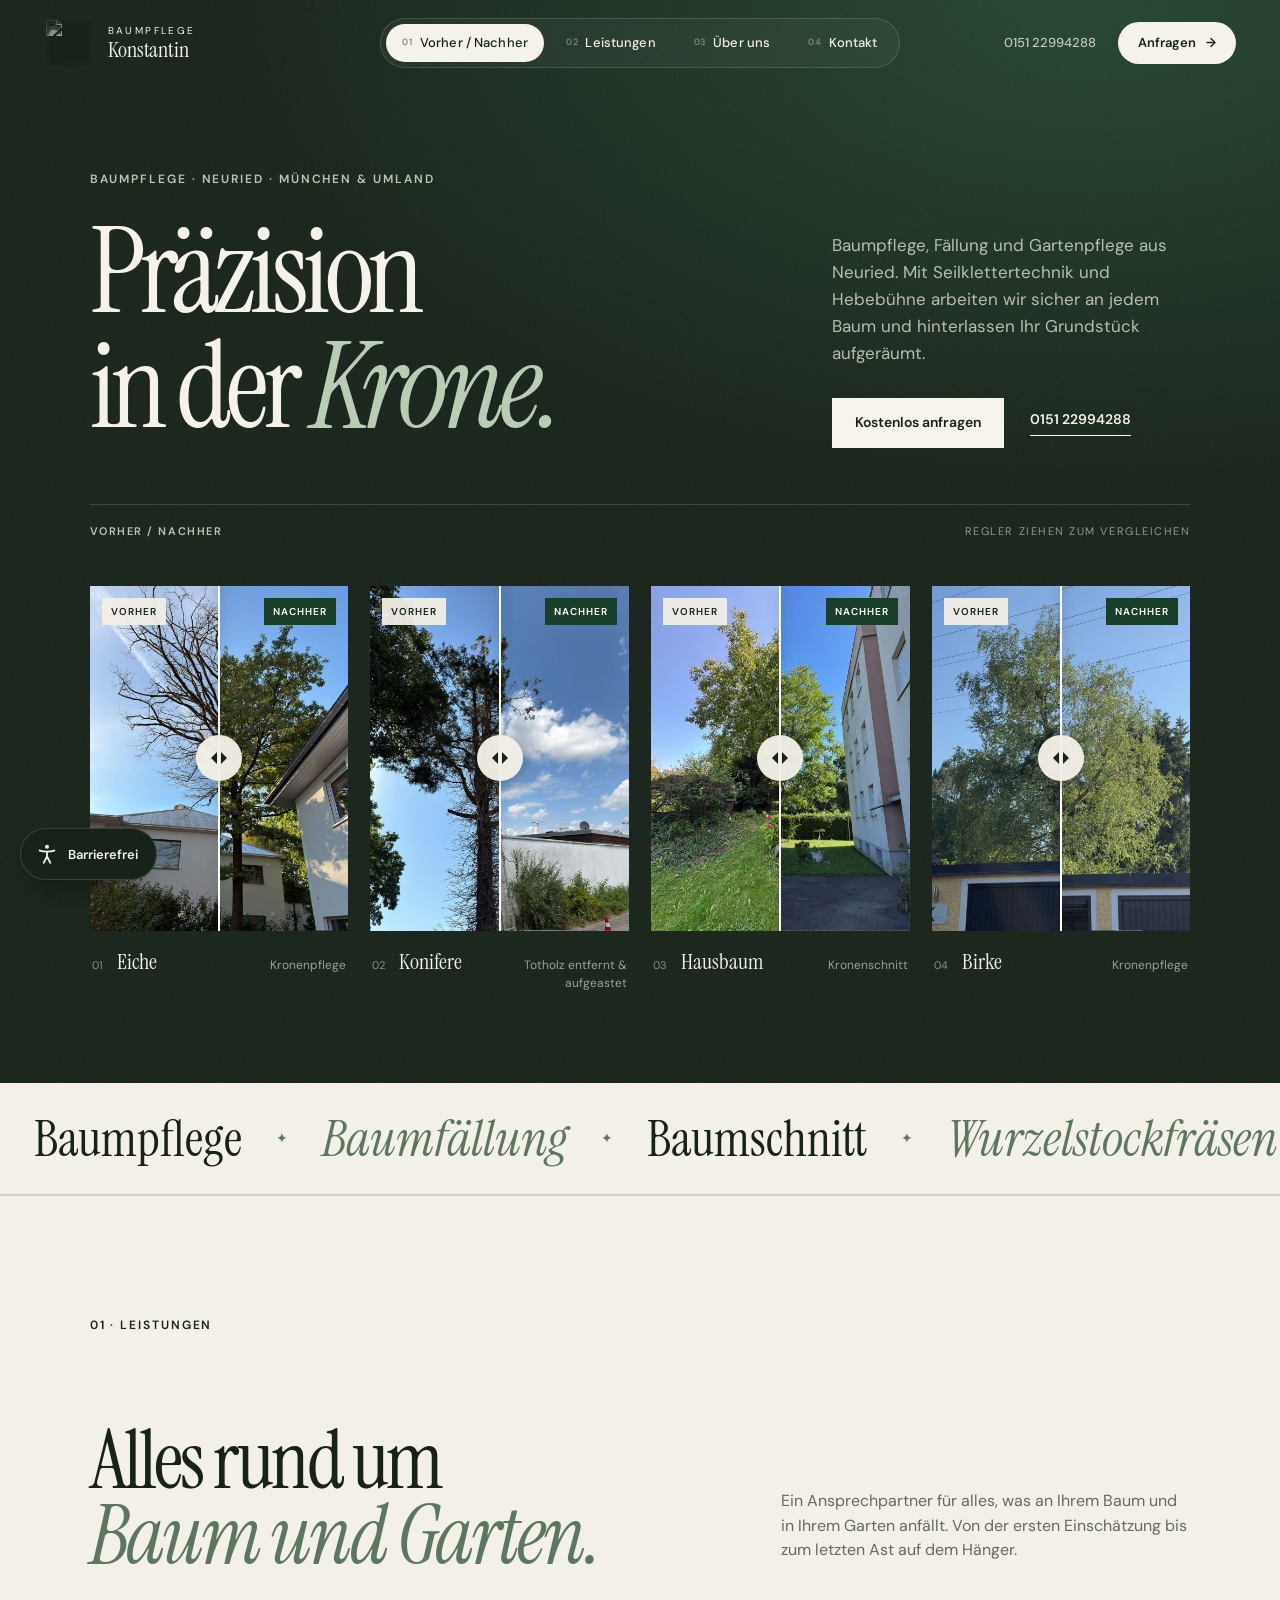
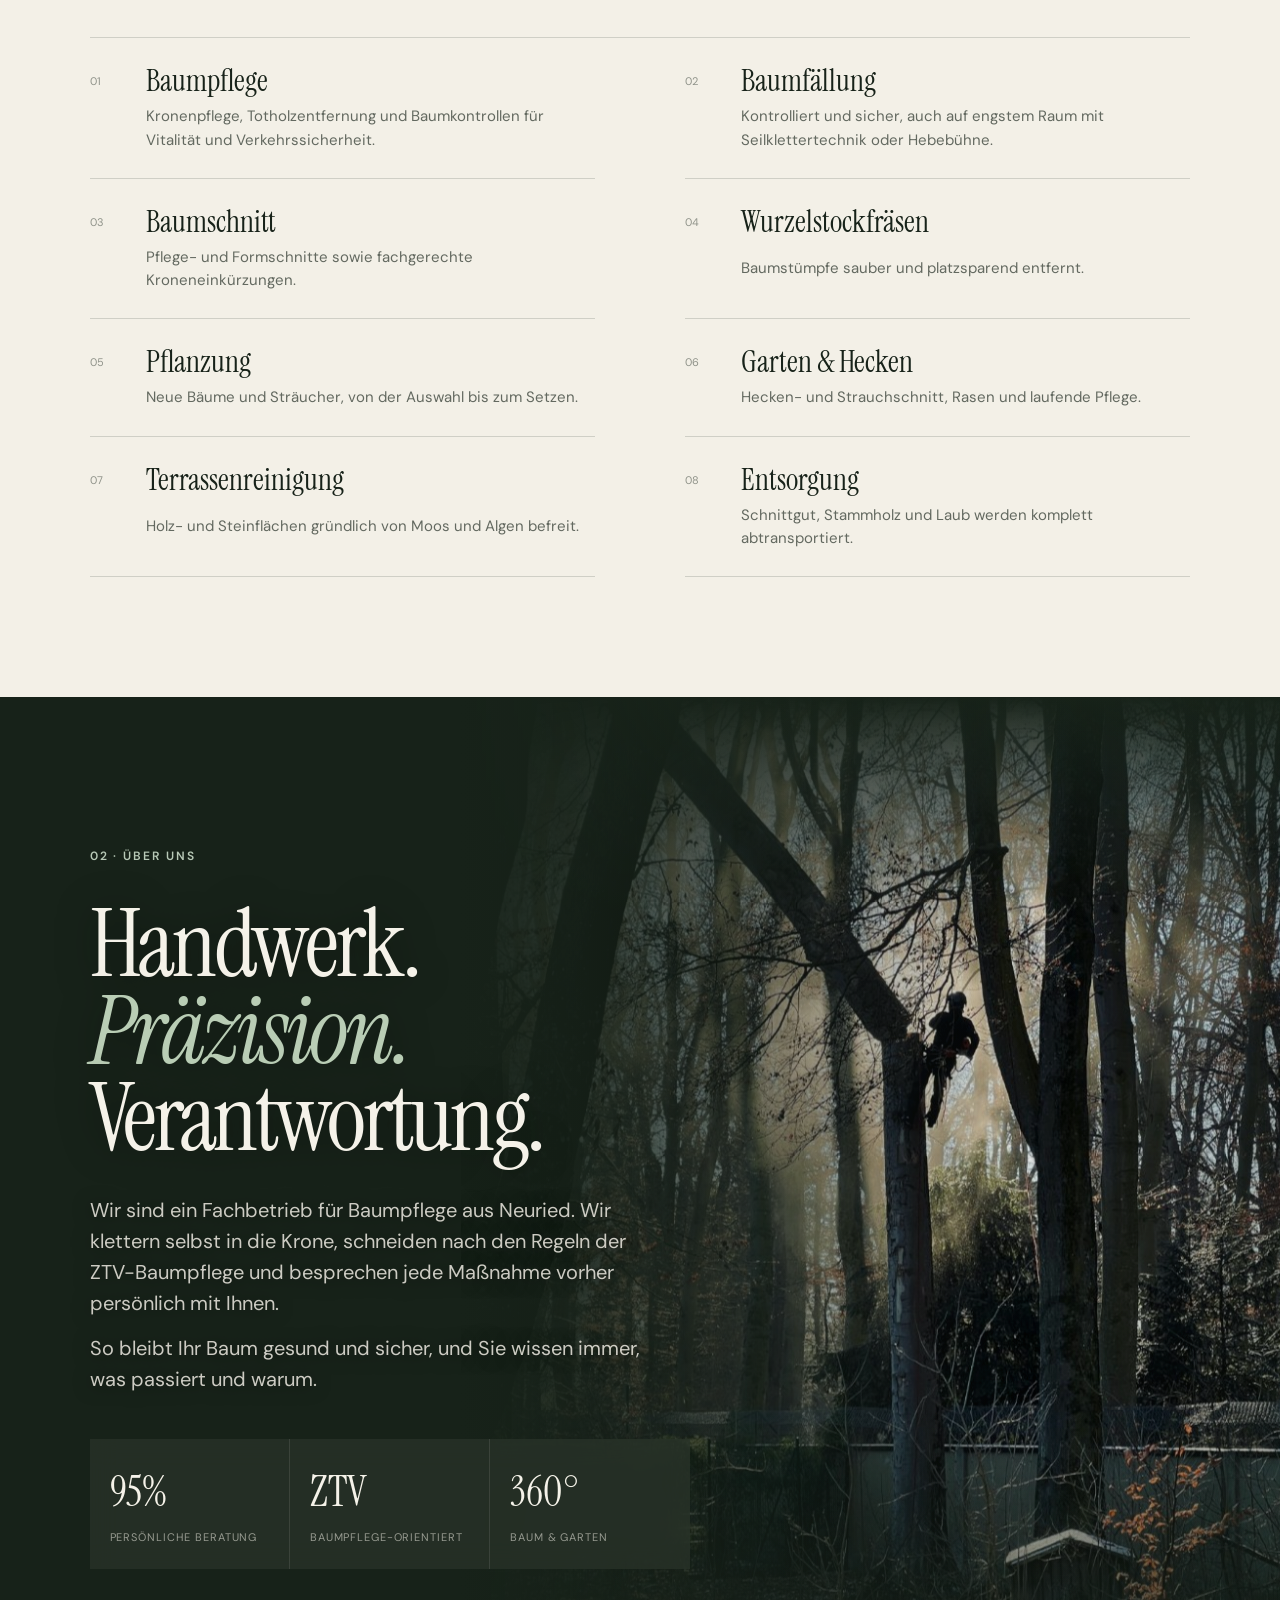
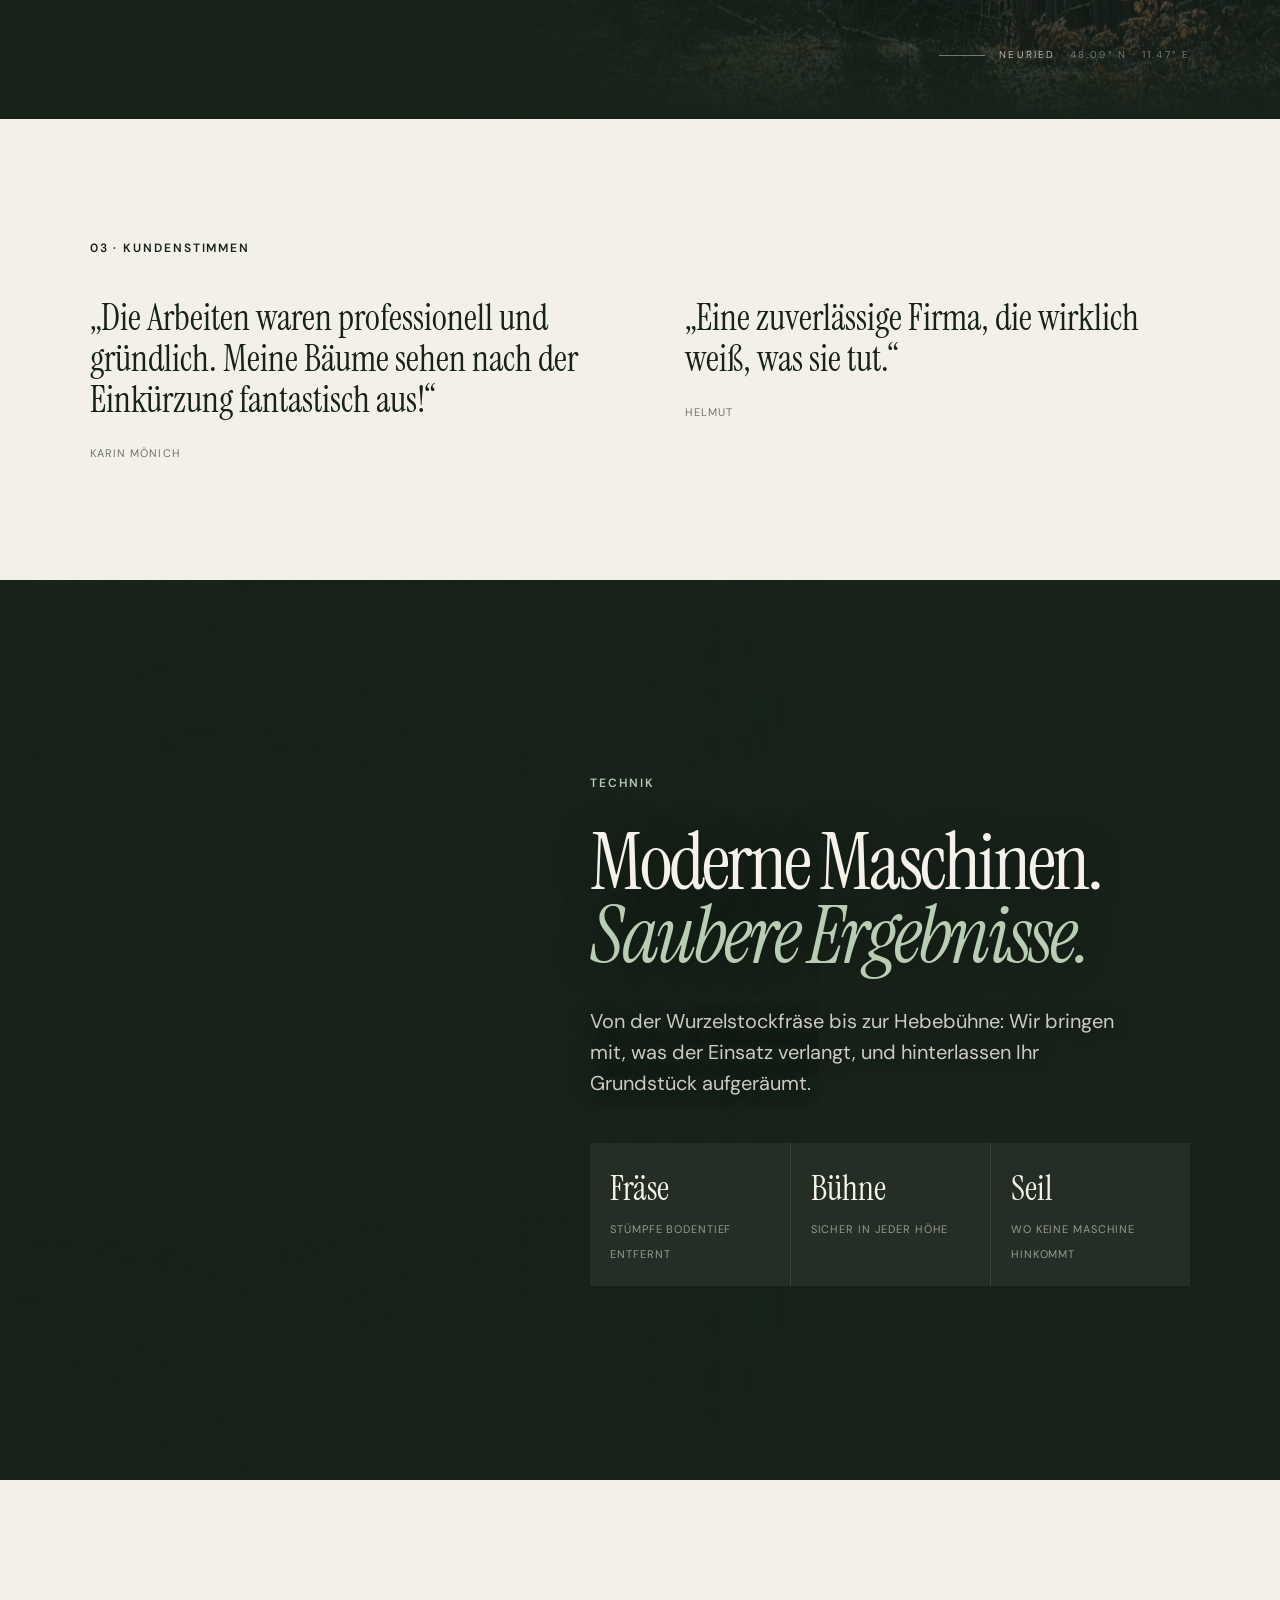
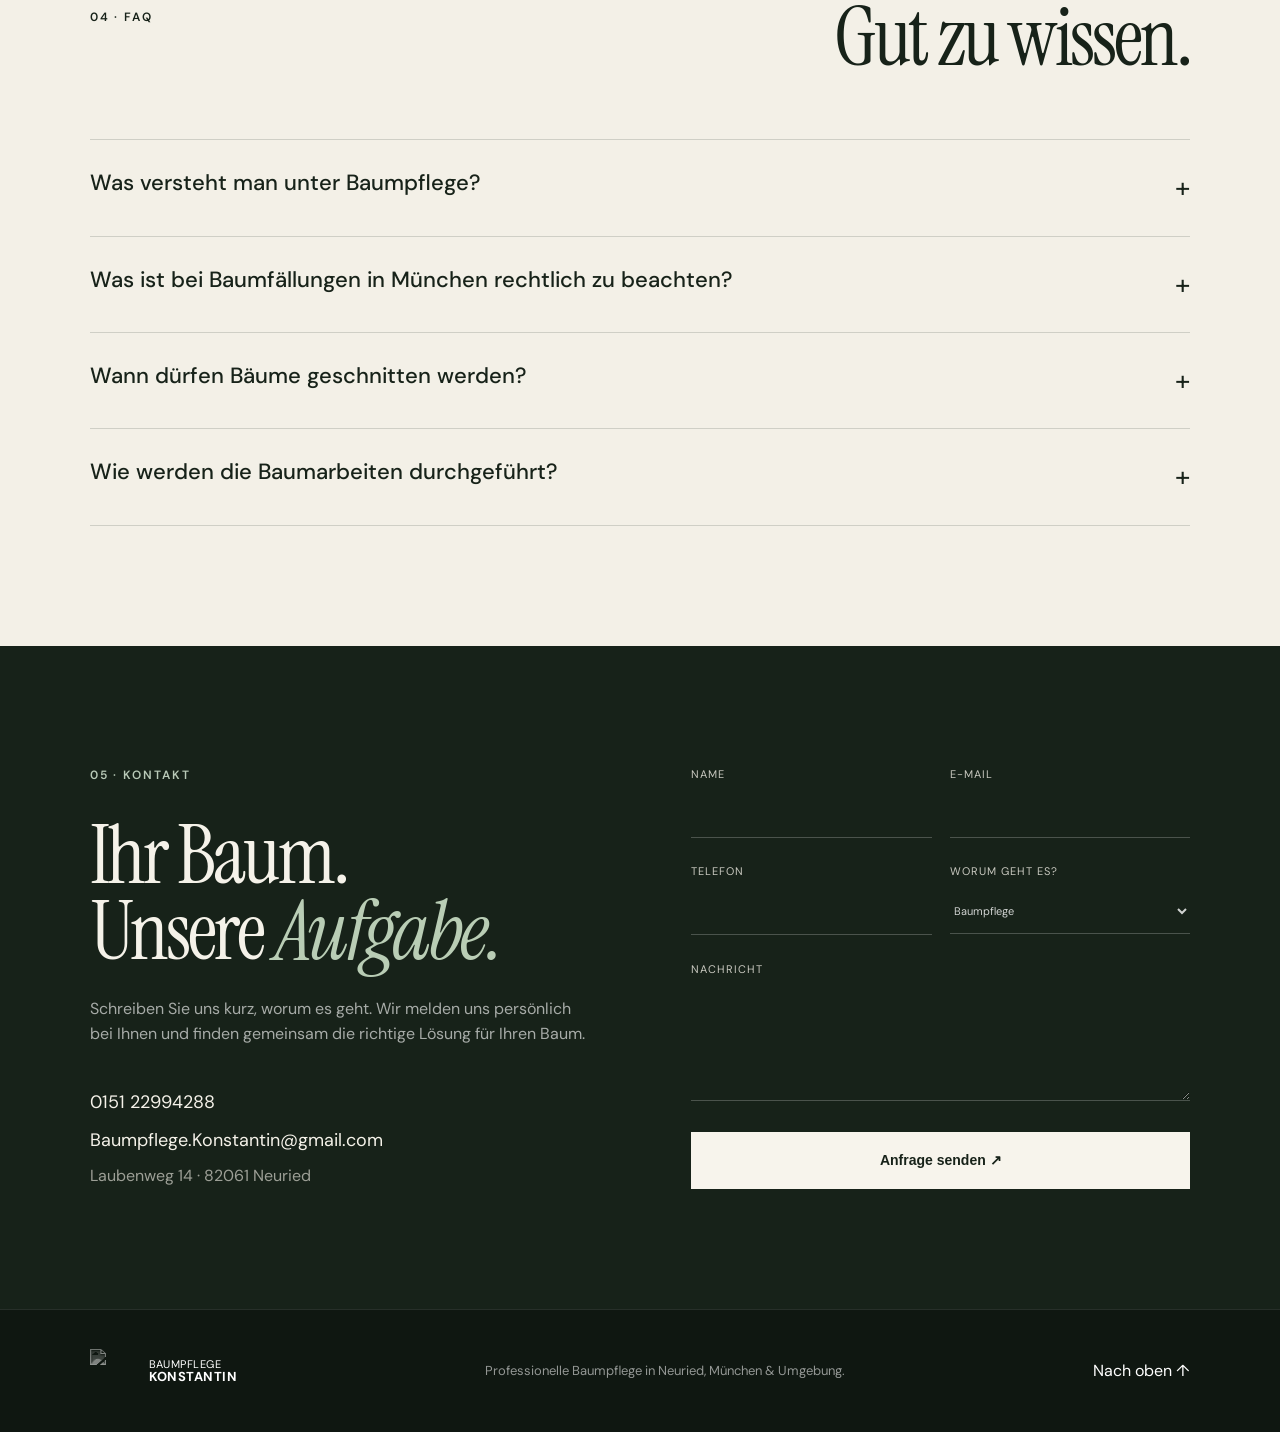
==== index.html @ c3c3f048 "Vorher/Nachher: alle vier Vergleiche nebeneinander statt Karussell Co-Authored-By: Claude Opus 5.5 (" ====
<!doctype html>
<html lang="de">
<head>
  <meta charset="utf-8" />
  <meta name="viewport" content="width=device-width, initial-scale=1" />
  <meta name="description" content="Baumpflege Konstantin – professionelle Baumpflege, Baumfällung, Baumschnitt, Wurzelstockfräsen und Gartenpflege in Neuried, München und Umgebung." />
  <title>Baumpflege Konstantin | München & Umgebung</title>
  <link rel="preconnect" href="https://fonts.googleapis.com">
  <link rel="preconnect" href="https://fonts.gstatic.com" crossorigin>
  <link href="https://fonts.googleapis.com/css2?family=DM+Sans:wght@400;500;600;700&family=Instrument+Serif:ital@0;1&display=swap" rel="stylesheet">
  <link rel="stylesheet" href="styles.css?v=20261007d" />
</head>
<body class="is-loading">
  <a class="skip-link" href="#vorher-nachher">Zum Inhalt springen</a>
  <script>try{var a=JSON.parse(localStorage.getItem('bk-a11y')||'{}');for(var k in a)if(a[k])document.documentElement.classList.add('a11y-'+k)}catch(e){}</script>
  <div class="preloader" aria-hidden="true">
    <div class="pl-inner">
      <span class="pl-mark"><img src="https://primary.jwwb.nl/public/u/a/l/temp-heqrodicphztsxyxnoli/logo-high.jpg?enable=upscale&enable-io=true&height=140" alt=""></span>
      <span class="pl-word"><span class="pl-line"><span>Baumpflege</span></span><span class="pl-line"><span><em>Konstantin</em></span></span></span>
    </div>
    <span class="pl-bar"></span>
  </div>

  <header class="nav-wrap">
    <a class="brand" href="#top" aria-label="Baumpflege Konstantin, zum Seitenanfang">
      <span class="brand-mark"><img data-noalt src="https://primary.jwwb.nl/public/u/a/l/temp-heqrodicphztsxyxnoli/logo-high.jpg?enable=upscale&enable-io=true&height=140" alt=""></span>
      <span class="brand-name">Baumpflege<strong>Konstantin</strong></span>
    </a>
    <nav class="main-nav" aria-label="Hauptmenü">
      <a href="#vorher-nachher"><i>01</i>Vorher / Nachher</a>
      <a href="#leistungen"><i>02</i>Leistungen</a>
      <a href="#ueber-uns"><i>03</i>Über uns</a>
      <a href="#kontakt"><i>04</i>Kontakt</a>
    </nav>
    <div class="nav-end">
      <a class="nav-call" href="tel:+4915122994288">0151 22994288</a>
      <a class="nav-cta" href="#kontakt">Anfragen<span aria-hidden="true">→</span></a>
    </div>
  </header>

  <main id="top" tabindex="-1">
    <section id="vorher-nachher" class="opening before-after section">
      <div class="opening-head">
        <div class="kicker light intro-fade">Baumpflege · Neuried · München &amp; Umland</div>
        <h1 class="split"><span class="line"><span>Präzision</span></span><span class="line"><span>in der <em>Krone.</em></span></span></h1>
        <div class="opening-side intro-fade">
          <p>Baumpflege, Fällung und Gartenpflege aus Neuried. Mit Seilklettertechnik und Hebebühne arbeiten wir sicher an jedem Baum und hinterlassen Ihr Grundstück aufgeräumt.</p>
          <div class="opening-actions"><a class="btn btn-light" href="#kontakt">Kostenlos anfragen</a><a class="text-link" href="tel:+4915122994288">0151 22994288</a></div>
        </div>
      </div>
      <div class="ba-label intro-fade"><span>Vorher / Nachher</span><span class="ba-hint">Regler ziehen zum Vergleichen</span></div>
      <div class="ba-carousel">
        <div class="ba-track">
        <article class="ba-slide">
          <div class="ba" style="--pos:50%">
            <img src="images/vn-eiche-vorher.jpg" alt="Vorher: kahle Eiche im Winter vor einem hellen Wohnhaus, die Krone dicht und ungeordnet verzweigt" draggable="false">
            <img class="ba-after" src="images/vn-eiche-nachher.jpg" alt="Nachher: dieselbe Eiche voll belaubt, mit gleichmäßiger und gesunder Krone im Abendlicht" draggable="false">
            <span class="ba-tag ba-tag-before">Vorher</span><span class="ba-tag ba-tag-after">Nachher</span>
            <div class="ba-handle" role="slider" tabindex="0" aria-label="Vorher/Nachher vergleichen" aria-valuemin="0" aria-valuemax="100" aria-valuenow="50"><span></span></div>
          </div>
          <div class="ba-caption"><span>01</span><h3>Eiche</h3><p>Kronenpflege</p></div>
        </article>
        <article class="ba-slide">
          <div class="ba" style="--pos:50%">
            <img src="images/vn-konifere-vorher.jpg" alt="Vorher: hohe Konifere, deren unterer Stamm von vielen abgestorbenen, kahlen Ästen umgeben ist" loading="lazy" draggable="false">
            <img class="ba-after" src="images/vn-konifere-nachher.jpg" alt="Nachher: dieselbe Konifere mit sauber freigelegtem Stamm, daneben Kletterseil und Leiter an der Gartenmauer" loading="lazy" draggable="false">
            <span class="ba-tag ba-tag-before">Vorher</span><span class="ba-tag ba-tag-after">Nachher</span>
            <div class="ba-handle" role="slider" tabindex="0" aria-label="Vorher/Nachher vergleichen" aria-valuemin="0" aria-valuemax="100" aria-valuenow="50"><span></span></div>
          </div>
          <div class="ba-caption"><span>02</span><h3>Konifere</h3><p>Totholz entfernt &amp; aufgeastet</p></div>
        </article>
        <article class="ba-slide">
          <div class="ba" style="--pos:50%">
            <img src="images/vn-hausbaum-vorher.jpg" alt="Vorher: großer Laubbaum im Garten eines Mehrfamilienhauses mit dichter, weit ausladender Krone" loading="lazy" draggable="false">
            <img class="ba-after" src="images/vn-hausbaum-nachher.jpg" alt="Nachher: derselbe Laubbaum mit kompakter, ausgelichteter Krone neben dem Haus" loading="lazy" draggable="false">
            <span class="ba-tag ba-tag-before">Vorher</span><span class="ba-tag ba-tag-after">Nachher</span>
            <div class="ba-handle" role="slider" tabindex="0" aria-label="Vorher/Nachher vergleichen" aria-valuemin="0" aria-valuemax="100" aria-valuenow="50"><span></span></div>
          </div>
          <div class="ba-caption"><span>03</span><h3>Hausbaum</h3><p>Kronenschnitt</p></div>
        </article>
        <article class="ba-slide">
          <div class="ba" style="--pos:50%">
            <img src="images/vn-birke-vorher.jpg" alt="Vorher: Birke hinter einer Doppelgarage, die Krone lückenhaft mit vielen sichtbaren Ästen" loading="lazy" draggable="false">
            <img class="ba-after" src="images/vn-birke-nachher.jpg" alt="Nachher: dieselbe Birke mit dichter, gleichmäßig grüner Krone hinter der Garage" loading="lazy" draggable="false">
            <span class="ba-tag ba-tag-before">Vorher</span><span class="ba-tag ba-tag-after">Nachher</span>
            <div class="ba-handle" role="slider" tabindex="0" aria-label="Vorher/Nachher vergleichen" aria-valuemin="0" aria-valuemax="100" aria-valuenow="50"><span></span></div>
          </div>
          <div class="ba-caption"><span>04</span><h3>Birke</h3><p>Kronenpflege</p></div>
        </article>
        </div>
      </div>
    </section>

    <div class="marquee" aria-hidden="true"><div class="marquee-track"><div><span>Baumpflege</span><i>✦</i><span>Baumfällung</span><i>✦</i><span>Baumschnitt</span><i>✦</i><span>Wurzelstockfräsen</span><i>✦</i><span>Pflanzung</span><i>✦</i><span>Gartenpflege</span><i>✦</i><span>Terrassenreinigung</span><i>✦</i><span>Entsorgung</span><i>✦</i></div><div><span>Baumpflege</span><i>✦</i><span>Baumfällung</span><i>✦</i><span>Baumschnitt</span><i>✦</i><span>Wurzelstockfräsen</span><i>✦</i><span>Pflanzung</span><i>✦</i><span>Gartenpflege</span><i>✦</i><span>Terrassenreinigung</span><i>✦</i><span>Entsorgung</span><i>✦</i></div></div></div>

    <section id="leistungen" class="services section">
      <div class="section-head reveal"><div class="kicker">01 · Leistungen</div><h2>Alles rund um<br><em>Baum und Garten.</em></h2><p class="section-lead">Ein Ansprechpartner für alles, was an Ihrem Baum und in Ihrem Garten anfällt. Von der ersten Einschätzung bis zum letzten Ast auf dem Hänger.</p></div>
      <ol class="service-list">
        <li class="reveal"><span>01</span><h3>Baumpflege</h3><p>Kronenpflege, Totholzentfernung und Baumkontrollen für Vitalität und Verkehrssicherheit.</p></li>
        <li class="reveal"><span>02</span><h3>Baumfällung</h3><p>Kontrolliert und sicher, auch auf engstem Raum mit Seilklettertechnik oder Hebebühne.</p></li>
        <li class="reveal"><span>03</span><h3>Baumschnitt</h3><p>Pflege- und Formschnitte sowie fachgerechte Kroneneinkürzungen.</p></li>
        <li class="reveal"><span>04</span><h3>Wurzelstockfräsen</h3><p>Baumstümpfe sauber und platzsparend entfernt.</p></li>
        <li class="reveal"><span>05</span><h3>Pflanzung</h3><p>Neue Bäume und Sträucher, von der Auswahl bis zum Setzen.</p></li>
        <li class="reveal"><span>06</span><h3>Garten & Hecken</h3><p>Hecken- und Strauchschnitt, Rasen und laufende Pflege.</p></li>
        <li class="reveal"><span>07</span><h3>Terrassenreinigung</h3><p>Holz- und Steinflächen gründlich von Moos und Algen befreit.</p></li>
        <li class="reveal"><span>08</span><h3>Entsorgung</h3><p>Schnittgut, Stammholz und Laub werden komplett abtransportiert.</p></li>
      </ol>
    </section>


    <section id="ueber-uns" class="about about-hero section dark-section">
      <div class="about-bg"><div class="about-bg-inner"><img src="images/ueber-uns-klettern.jpg" alt="Baumpfleger mit Helm und Motorsäge am Seil hoch oben an einem Baumstamm im Wald, Sonnenstrahlen fallen durch die kahlen Bäume" width="910" height="1214" loading="lazy"></div></div>
      <div class="about-inner">
        <div class="about-copy reveal"><div class="kicker light">02 · Über uns</div><h2>Handwerk.<br><em>Präzision.</em><br>Verantwortung.</h2><p>Wir sind ein Fachbetrieb für Baumpflege aus Neuried. Wir klettern selbst in die Krone, schneiden nach den Regeln der ZTV-Baumpflege und besprechen jede Maßnahme vorher persönlich mit Ihnen.</p><p>So bleibt Ihr Baum gesund und sicher, und Sie wissen immer, was passiert und warum.</p><div class="stats"><div><strong data-count="100" data-suffix="%">100%</strong><span>persönliche Beratung</span></div><div><strong>ZTV</strong><span>Baumpflege-orientiert</span></div><div><strong>360°</strong><span>Baum & Garten</span></div></div></div>
      </div>
      <div class="about-coord" aria-hidden="true">Neuried <span>48.09° N · 11.47° E</span></div>
    </section>

    <section class="testimonials section">
      <div class="kicker reveal">03 · Kundenstimmen</div>
      <div class="quotes">
        <blockquote class="reveal">„Die Arbeiten waren professionell und gründlich. Meine Bäume sehen nach der Einkürzung fantastisch aus!“<cite>Karin Mönich</cite></blockquote>
        <blockquote class="reveal">„Eine zuverlässige Firma, die wirklich weiß, was sie tut.“<cite>Helmut</cite></blockquote>
      </div>
    </section>

    <section id="technik" class="about-hero tech-hero section dark-section" aria-label="Unsere Technik">
      <div class="about-bg"><div class="about-bg-inner"><img src="https://primary.jwwb.nl/public/u/a/l/temp-heqrodicphztsxyxnoli/image-high-jrldla.png?enable=upscale&enable-io=true&width=2000" alt="Wurzelstockfräse im Einsatz" loading="lazy"></div></div>
      <div class="about-inner">
        <div class="about-copy reveal"><div class="kicker light">Technik</div><h2>Moderne Maschinen.<br><em>Saubere Ergebnisse.</em></h2><p>Von der Wurzelstockfräse bis zur Hebebühne: Wir bringen mit, was der Einsatz verlangt, und hinterlassen Ihr Grundstück aufgeräumt.</p><div class="stats tech-list"><div><strong>Fräse</strong><span>Stümpfe bodentief entfernt</span></div><div><strong>Bühne</strong><span>Sicher in jeder Höhe</span></div><div><strong>Seil</strong><span>Wo keine Maschine hinkommt</span></div></div></div>
      </div>
    </section>

    <section id="faq" class="faq section">
      <div class="section-head reveal"><div class="kicker">04 · FAQ</div><h2>Gut zu wissen.</h2></div>
      <div class="faq-list">
        <details><summary>Was versteht man unter Baumpflege?</summary><p>Baumpflege umfasst Maßnahmen zur Erhaltung, Wiederherstellung oder Verbesserung der Vitalität eines Baumes sowie zur Sicherung seines Umfelds.</p></details>
        <details><summary>Was ist bei Baumfällungen in München rechtlich zu beachten?</summary><p>Zu beachten sind unter anderem die jeweils geltende Baumschutzverordnung bzw. -satzung sowie die Vorgaben des Bundesnaturschutzgesetzes. Im Einzelfall können Genehmigungen erforderlich sein.</p></details>
        <details><summary>Wann dürfen Bäume geschnitten werden?</summary><p>Schonende Form- und Pflegeschnitte sind grundsätzlich ganzjährig möglich. Für stärkere Eingriffe und Fällungen gelten insbesondere zwischen 1. März und 30. September naturschutzrechtliche Einschränkungen.</p></details>
        <details><summary>Wie werden die Baumarbeiten durchgeführt?</summary><p>Je nach Situation arbeiten wir mit Seilklettertechnik, Hebebühnen und weiteren modernen Verfahren, um sicher und effizient zu arbeiten.</p></details>
      </div>
    </section>

    <section id="kontakt" class="contact section dark-section">
      <div class="contact-grid">
        <div class="reveal"><div class="kicker light">05 · Kontakt</div><h2>Ihr Baum.<br>Unsere <em>Aufgabe.</em></h2><p>Schreiben Sie uns kurz, worum es geht. Wir melden uns persönlich bei Ihnen und finden gemeinsam die richtige Lösung für Ihren Baum.</p><div class="contact-info"><a href="tel:+4915122994288">0151 22994288</a><a href="mailto:Baumpflege.Konstantin@gmail.com">Baumpflege.Konstantin@gmail.com</a><span>Laubenweg 14 · 82061 Neuried</span></div></div>
        <form class="contact-form reveal" action="mailto:Baumpflege.Konstantin@gmail.com" method="post" enctype="text/plain">
          <label>Name<input name="Name" required></label>
          <label>E-Mail<input type="email" name="E-Mail" required></label>
          <label>Telefon<input type="tel" name="Telefon"></label>
          <label>Worum geht es?<select name="Leistung"><option>Baumpflege</option><option>Baumfällung</option><option>Baumschnitt</option><option>Wurzelstockfräsen</option><option>Pflanzung</option><option>Landschaftspflege</option><option>Terrassenreinigung</option><option>Sonstiges</option></select></label>
          <label class="full">Nachricht<textarea name="Nachricht" rows="5" required></textarea></label>
          <button class="btn btn-light full" type="submit">Anfrage senden ↗</button>
        </form>
      </div>
    </section>
  </main>

  <footer>
    <div class="brand footer-brand"><img src="https://primary.jwwb.nl/public/u/a/l/temp-heqrodicphztsxyxnoli/logo-high.jpg?enable=upscale&enable-io=true&height=70" alt="Baumpflege Konstantin Logo"><span>Baumpflege<br><strong>Konstantin</strong></span></div>
    <p>Professionelle Baumpflege in Neuried, München & Umgebung.</p>
    <div><a href="#top">Nach oben ↑</a></div>
  </footer>

  <div class="a11y" data-open="false">
    <button class="a11y-toggle" aria-expanded="false" aria-controls="a11y-panel">
      <svg viewBox="0 0 24 24" aria-hidden="true" width="22" height="22"><circle cx="12" cy="4.2" r="2.2" fill="currentColor"/><path d="M4 8.2c2.6.8 5.3 1.2 8 1.2s5.4-.4 8-1.2M12 9.4v5.2m0 0-3.6 7m3.6-7 3.6 7" fill="none" stroke="currentColor" stroke-width="2" stroke-linecap="round" stroke-linejoin="round"/></svg>
      <span>Barrierefrei</span>
    </button>
    <div class="a11y-panel" id="a11y-panel" role="dialog" aria-label="Einstellungen für Barrierefreiheit" hidden>
      <div class="a11y-head"><strong>Barrierefreiheit</strong><button class="a11y-close" aria-label="Einstellungen schließen">✕</button></div>
      <p class="a11y-intro">Passen Sie die Seite an Ihre Bedürfnisse an. Ihre Auswahl bleibt gespeichert.</p>
      <ul>
        <li><button role="switch" aria-checked="false" data-a11y="large"><span class="a11y-label">Größere Schrift<small>Texte deutlich vergrößern</small></span><span class="a11y-switch"></span></button></li>
        <li><button role="switch" aria-checked="false" data-a11y="contrast"><span class="a11y-label">Hoher Kontrast<small>Schwarz-Weiß mit klaren Farben</small></span><span class="a11y-switch"></span></button></li>
        <li><button role="switch" aria-checked="false" data-a11y="font"><span class="a11y-label">Gut lesbare Schrift<small>Einfache Schrift, mehr Zeilenabstand</small></span><span class="a11y-switch"></span></button></li>
        <li><button role="switch" aria-checked="false" data-a11y="still"><span class="a11y-label">Animationen stoppen<small>Keine Bewegung auf der Seite</small></span><span class="a11y-switch"></span></button></li>
        <li><button role="switch" aria-checked="false" data-a11y="links"><span class="a11y-label">Links hervorheben<small>Unterstrichen und deutlich markiert</small></span><span class="a11y-switch"></span></button></li>
        <li><button role="switch" aria-checked="false" data-a11y="alt"><span class="a11y-label">Bildbeschreibungen zeigen<small>Was auf jedem Bild zu sehen ist</small></span><span class="a11y-switch"></span></button></li>
      </ul>
      <button class="a11y-reset">Alles zurücksetzen</button>
    </div>
  </div>
<script src="script.js?v=20261007d"></script>
</body>
</html>
---- styles.css ----
:root{--ink:#172219;--forest:#193e2a;--moss:#5c765f;--paper:#f3f0e7;--cream:#e9e3d6;--white:#fff;--line:rgba(23,34,25,.16);--serif:'Instrument Serif',serif;--sans:'DM Sans',sans-serif}*{box-sizing:border-box}html{scroll-behavior:smooth}body{margin:0;background:var(--paper);color:var(--ink);font-family:var(--sans);font-size:16px;line-height:1.55}a{color:inherit;text-decoration:none}img{display:block;width:100%}.btn{display:inline-flex;align-items:center;justify-content:center;min-height:50px;padding:0 22px;border:1px solid transparent;font-weight:600;font-size:14px;transition:.25s ease}.btn-dark{background:var(--ink);color:white}.btn-light{background:#f7f4ec;color:var(--ink)}.btn:hover{transform:translateY(-2px)}.hero{min-height:100svh;position:relative;color:white;display:flex;align-items:flex-end;overflow:hidden}.hero-image{position:absolute;inset:0;background-image:url('https://primary.jwwb.nl/public/u/a/l/temp-heqrodicphztsxyxnoli/tempimageudezud-high.jpg?crop=0.8334%3A1&enable=upscale&enable-io=true&width=1600');background-size:cover;background-position:center 45%;transform:scale(1.04)}.hero-shade{position:absolute;inset:0;background:linear-gradient(180deg,rgba(8,17,11,.05) 5%,rgba(8,17,11,.12) 30%,rgba(8,17,11,.72) 100%),linear-gradient(90deg,rgba(8,17,11,.45),transparent 70%)}.hero-content{position:relative;z-index:2;padding:0 7vw 11vh;max-width:1050px}.eyebrow,.kicker{font-size:12px;letter-spacing:.16em;text-transform:uppercase;font-weight:600;margin-bottom:34px}.hero h1,.section h2{font-family:var(--serif);font-weight:400;line-height:.92;margin:0}.hero h1{font-size:clamp(62px,9vw,140px);letter-spacing:-.045em}.hero h1 em,.section h2 em{font-weight:400;color:#b9cdb5}.hero p{max-width:620px;font-size:18px;margin:32px 0;color:rgba(255,255,255,.86)}.hero-actions{display:flex;align-items:center;gap:28px}.text-link{font-weight:600;font-size:14px;border-bottom:1px solid currentColor;padding-bottom:4px}.hero-meta{position:absolute;z-index:2;right:6vw;bottom:4vh;display:flex;gap:20px;font-size:11px;text-transform:uppercase;letter-spacing:.1em;opacity:.75}.section{padding:120px 7vw}.intro{padding-top:150px}.intro-grid{display:grid;grid-template-columns:1.25fr .75fr;gap:10vw;align-items:end}.section h2{font-size:clamp(52px,6.4vw,94px);letter-spacing:-.035em}.intro-grid p,.about-copy p{font-size:18px;max-width:560px;color:rgba(23,34,25,.76)}.dark{color:var(--ink)}.services{border-top:1px solid var(--line)}.section-head{display:flex;justify-content:space-between;align-items:flex-start;gap:60px;margin-bottom:64px}.section-head .kicker{margin:8px 0 0}.section-head h2{max-width:900px}.service-grid{display:grid;grid-template-columns:repeat(4,1fr);border-top:1px solid var(--line);border-left:1px solid var(--line)}.service-card{min-height:270px;padding:28px;border-right:1px solid var(--line);border-bottom:1px solid var(--line);display:flex;flex-direction:column}.service-card>span{font-size:11px;opacity:.45}.service-card h3{margin:auto 0 12px;font-size:22px}.service-card p{font-size:14px;opacity:.68;margin:0}.projects{background:#ded8ca}.masonry{display:grid;grid-template-columns:repeat(12,1fr);grid-auto-rows:180px;gap:14px}.tile{position:relative;margin:0;overflow:hidden;grid-column:span 4;grid-row:span 2}.tile.tall{grid-row:span 4;grid-column:span 5}.tile.wide{grid-column:span 7}.tile img{height:100%;object-fit:cover;transition:transform .7s ease}.tile:hover img{transform:scale(1.035)}.tile figcaption{position:absolute;left:18px;bottom:16px;background:rgba(243,240,231,.94);padding:8px 11px;font-size:11px;text-transform:uppercase;letter-spacing:.08em}.dark-section{background:var(--ink);color:#f5f2e9}.about-grid,.contact-grid{display:grid;grid-template-columns:1fr 1fr;gap:8vw}.kicker.light{color:#b8c9b7}.about-copy{align-self:end}.about-copy p{color:rgba(255,255,255,.68);font-size:20px}.stats{display:grid;grid-template-columns:repeat(3,1fr);gap:1px;margin-top:60px;background:rgba(255,255,255,.12)}.stats div{padding:20px;background:var(--ink)}.stats strong{display:block;font-family:var(--serif);font-size:42px;font-weight:400}.stats span{font-size:11px;text-transform:uppercase;letter-spacing:.08em;opacity:.55}.process-grid{display:grid;grid-template-columns:repeat(4,1fr);gap:18px}.step{padding:30px 0;border-top:1px solid var(--line)}.step>span{font-size:12px;opacity:.5}.step h3{font-size:22px;margin:58px 0 12px}.step p{opacity:.65;margin:0}.soft-section{background:#ebe6da}.quotes{display:grid;grid-template-columns:1fr 1fr;gap:1px;background:var(--line)}blockquote{margin:0;padding:46px;background:#ebe6da;font-family:var(--serif);font-size:30px;line-height:1.15}blockquote cite{display:block;margin-top:26px;font-family:var(--sans);font-size:11px;font-style:normal;text-transform:uppercase;letter-spacing:.1em;opacity:.6}.faq-list{border-top:1px solid var(--line)}details{border-bottom:1px solid var(--line);padding:26px 0}summary{cursor:pointer;list-style:none;font-size:22px;font-weight:500;display:flex;justify-content:space-between;gap:20px}summary:after{content:'+';font-size:28px;font-weight:400}details[open] summary:after{content:'–'}details p{max-width:760px;opacity:.68}.contact h2{margin-bottom:28px}.contact p{color:rgba(255,255,255,.62)}.contact-info{display:flex;flex-direction:column;gap:10px;margin-top:42px}.contact-info a{font-size:18px}.contact-info span{opacity:.6}.contact-form{display:grid;grid-template-columns:1fr 1fr;gap:18px}.contact-form label{font-size:11px;text-transform:uppercase;letter-spacing:.09em;opacity:.8}.contact-form input,.contact-form textarea,.contact-form select{width:100%;margin-top:9px;border:0;border-bottom:1px solid rgba(255,255,255,.28);background:transparent;color:#fff;padding:14px 0;font:inherit;outline:none}.contact-form select option{color:#111}.contact-form textarea{resize:vertical}.full{grid-column:1/-1}footer{padding:38px 7vw;background:#0f1711;color:#fff;display:flex;align-items:center;justify-content:space-between;gap:30px;border-top:1px solid rgba(255,255,255,.1)}footer p{font-size:13px;opacity:.55}.footer-brand{display:flex;align-items:center;gap:12px;font-size:11px;line-height:1.05;letter-spacing:.04em;text-transform:uppercase}.footer-brand img{width:45px;height:45px;object-fit:contain;filter:grayscale(1) invert(1) brightness(1.1);mix-blend-mode:screen}.footer-brand strong{font-size:13px}.reveal{opacity:0;transform:translateY(26px);transition:opacity .8s ease,transform .8s ease}.reveal.in{opacity:1;transform:none}@media(max-width:980px){.hero-meta{display:none}.intro-grid,.about-grid,.contact-grid{grid-template-columns:1fr}.service-grid{grid-template-columns:1fr 1fr}.process-grid{grid-template-columns:1fr 1fr}.masonry{grid-template-columns:1fr 1fr;grid-auto-rows:300px}.tile,.tile.tall,.tile.wide{grid-column:span 1;grid-row:span 1}.section-head{display:block}.section-head .kicker{margin-bottom:28px}.quotes{grid-template-columns:1fr}}@media(max-width:640px){.hero-content{padding:0 24px 72px}.hero h1{font-size:64px}.section{padding:84px 24px}.service-grid,.process-grid,.contact-form{grid-template-columns:1fr}.masonry{grid-template-columns:1fr;grid-auto-rows:360px}.service-card{min-height:230px}.section h2{font-size:54px}.hero-actions{align-items:flex-start;flex-direction:column}.stats{grid-template-columns:1fr}.quotes blockquote{font-size:25px}footer{align-items:flex-start;flex-direction:column}}
/* Vorher / Nachher: wischbare Slides mit Vergleichsregler */
.before-after{overflow:hidden}
.ba-hint{margin:-36px 0 40px;max-width:560px;font-size:15px;opacity:.65}
.ba-track{display:flex;gap:24px;overflow-x:auto;scroll-snap-type:x mandatory;scroll-behavior:smooth;scrollbar-width:none;margin:0 -7vw;padding:0 7vw 6px;scroll-padding:0 7vw;outline:none}
.ba-track::-webkit-scrollbar{display:none}
.ba-slide{flex:0 0 min(340px,64vw);scroll-snap-align:start;opacity:.45;transform:scale(.96);transform-origin:left center;transition:opacity .5s ease,transform .5s ease}
.ba-slide.is-active{opacity:1;transform:none}
.ba{position:relative;aspect-ratio:3/4;overflow:hidden;background:linear-gradient(160deg,var(--moss),var(--forest));cursor:grab;user-select:none;-webkit-user-select:none}
.ba img{position:absolute;inset:0;height:100%;object-fit:cover;pointer-events:none}
.ba-after{clip-path:inset(0 0 0 var(--pos))}
.ba-tag{position:absolute;top:12px;z-index:2;background:rgba(243,240,231,.94);padding:6px 9px;font-size:10px;font-weight:600;text-transform:uppercase;letter-spacing:.1em;transition:opacity .3s}
.ba-tag-before{left:12px;color:var(--ink)}.ba-tag-after{right:12px;background:var(--forest);color:#fff}
.ba-handle{position:absolute;z-index:3;top:0;bottom:0;left:var(--pos);width:2px;margin-left:-1px;background:#fff;box-shadow:0 0 12px rgba(0,0,0,.35);outline:none;cursor:ew-resize;touch-action:none}.ba-handle:before{content:'';position:absolute;top:0;bottom:0;left:-22px;right:-22px}
.ba-handle span{position:absolute;top:50%;left:50%;width:46px;height:46px;margin:-23px 0 0 -23px;border-radius:50%;background:rgba(243,240,231,.96);box-shadow:0 6px 20px rgba(0,0,0,.25);transition:transform .25s}
.ba-handle span:before,.ba-handle span:after{content:'';position:absolute;top:50%;width:0;height:0;margin-top:-6px;border:6px solid transparent}
.ba-handle span:before{left:9px;border-right-color:var(--ink)}.ba-handle span:after{right:9px;border-left-color:var(--ink)}
.ba.is-dragging .ba-handle span,.ba-handle:focus-visible span{transform:scale(1.12)}
.ba-handle:focus-visible span{box-shadow:0 0 0 3px var(--forest)}
.ba-caption{display:flex;align-items:baseline;gap:14px;padding:18px 2px 0;cursor:grab}
.ba-caption span{font-size:11px;opacity:.45}.ba-caption h3{margin:0;font-family:var(--serif);font-weight:400;font-size:26px}.ba-caption p{margin:0 0 0 auto;font-size:13px;opacity:.6;text-align:right}
.ba-controls{display:flex;align-items:center;gap:18px;margin-top:36px}
.ba-controls button{width:50px;height:50px;border:1px solid var(--line);background:transparent;color:var(--ink);font-size:18px;cursor:pointer;transition:.25s}
.ba-controls button:hover:not(:disabled){background:var(--ink);color:#fff}.ba-controls button:disabled{opacity:.3;cursor:default}
.ba-dots{display:flex;gap:8px;flex:1}
.ba-dots button{width:28px;height:3px;padding:0;border:0;background:var(--line);transition:.3s}.ba-dots button[aria-selected=true]{width:56px;background:var(--forest)}
.ba-count{white-space:nowrap;font-size:12px;letter-spacing:.1em;opacity:.6}
@media(max-width:640px){.ba-track{margin:0 -24px;padding:0 24px 6px;scroll-padding:0 24px;gap:14px}.ba-slide{flex-basis:66vw}.ba-caption h3{font-size:22px}.ba-hint{margin-top:-20px}.ba-caption{flex-wrap:wrap}.ba-caption p{margin:0;flex-basis:100%;text-align:left}.ba-controls{gap:12px}}
@media(prefers-reduced-motion:reduce){.ba-track{scroll-behavior:auto}.ba-slide{transition:none}}

/* Leistungen als ruhige, zweispaltige Liste */
.service-list{list-style:none;margin:0;padding:0;display:grid;grid-template-columns:1fr 1fr;column-gap:7vw;border-top:1px solid var(--line)}
.service-list li{display:grid;grid-template-columns:44px 1fr;column-gap:12px;padding:26px 0;border-bottom:1px solid var(--line)}
.service-list span{font-size:11px;opacity:.45;padding-top:9px}
.service-list h3{margin:0;font-family:var(--serif);font-weight:400;font-size:30px;line-height:1.1}
.service-list p{grid-column:2;margin:8px 0 0;font-size:15px;opacity:.65;max-width:440px}

/* Vollbreites Bild mit Aussage */
.image-band{position:relative;height:78vh;min-height:460px;overflow:hidden;background:var(--forest);color:#fff;display:flex;align-items:flex-end}
.image-band img{position:absolute;inset:0;height:100%;object-fit:cover}
.image-band:after{content:'';position:absolute;inset:0;background:linear-gradient(180deg,rgba(8,17,11,0) 35%,rgba(8,17,11,.7))}
.image-band-text{position:relative;z-index:1;padding:0 7vw 9vh}
.image-band-text .kicker{margin-bottom:18px}
.image-band-text p{margin:0;font-family:var(--serif);font-size:clamp(44px,5.6vw,84px);line-height:.95;letter-spacing:-.03em}
.image-band-text em{color:#b9cdb5}

/* Über uns mit Foto */
.about-grid{align-items:center}
.about-copy h2{margin-bottom:34px}.about-copy .stats{margin-top:44px}

/* Kundenstimmen kompakt */
.testimonials .kicker{margin-bottom:40px}
.testimonials .quotes{background:none;gap:7vw}
.testimonials blockquote{background:none;padding:0;font-size:clamp(28px,2.8vw,40px)}

@media(max-width:980px){.service-list{grid-template-columns:1fr}.image-band{height:62vh}}
@media(max-width:640px){.service-list h3{font-size:25px}.service-list li{padding:20px 0;grid-template-columns:34px 1fr}.testimonials .quotes{gap:40px}.image-band-text{padding:0 24px 56px}}

/* ---------- Startbereich: dunkel, Headline + Slides ---------- */
.opening{position:relative;background:radial-gradient(120% 80% at 85% 0%,#24452f 0%,var(--ink) 55%),var(--ink);color:#f5f2e9;padding-top:140px;padding-bottom:90px}
.opening:before{content:'';position:absolute;inset:0;pointer-events:none;opacity:.07;background-image:url("data:image/svg+xml,%3Csvg xmlns='http://www.w3.org/2000/svg' width='160' height='160'%3E%3Cfilter id='n'%3E%3CfeTurbulence type='fractalNoise' baseFrequency='.9' numOctaves='2'/%3E%3C/filter%3E%3Crect width='100%25' height='100%25' filter='url(%23n)'/%3E%3C/svg%3E")}
.opening-head{position:relative;display:grid;grid-template-columns:1.3fr .7fr;column-gap:6vw;align-items:end;margin-bottom:56px}
.opening-head .kicker{grid-column:1/-1;margin-bottom:28px;color:#b8c9b7}
.opening h1{font-family:var(--serif);font-weight:400;margin:0;font-size:clamp(64px,9.4vw,150px);line-height:.9;letter-spacing:-.045em}
.opening h1 em{color:#b9cdb5}
.split .line{display:block;overflow:hidden;padding-bottom:.06em}
.split .line>span{display:inline-block;transform:translateY(0);transition:transform 1.25s cubic-bezier(.19,1,.22,1)}
.split .line:nth-child(2)>span{transition-delay:.12s}
.opening-side p{margin:0 0 30px;font-size:17px;line-height:1.6;color:rgba(245,242,233,.72);max-width:420px}
.opening-actions{display:flex;align-items:center;gap:26px}
.ba-label{position:relative;display:flex;justify-content:space-between;align-items:center;gap:20px;padding:18px 0;margin-bottom:28px;border-top:1px solid rgba(255,255,255,.14);font-size:11px;letter-spacing:.14em;text-transform:uppercase}
.ba-label span:first-child{font-weight:600;color:#b8c9b7}
.opening .ba-hint{margin:0;opacity:.55;font-size:11px;max-width:none}
.opening .ba-caption span{opacity:.5}.opening .ba-caption p{color:rgba(245,242,233,.6);opacity:1}
.opening .ba-controls button{border-color:rgba(255,255,255,.2);color:#f5f2e9}
.opening .ba-controls button:hover:not(:disabled){background:#f5f2e9;color:var(--ink)}
.opening .ba-dots button{background:rgba(255,255,255,.18)}.opening .ba-dots button[aria-selected=true]{background:#b9cdb5}
.opening .ba-slide{opacity:.35}.opening .ba-slide.is-active{opacity:1}
.intro-fade{transition:opacity 1s ease,transform 1.2s cubic-bezier(.19,1,.22,1)}
.opening .ba-slide .ba{transition:clip-path 1.4s cubic-bezier(.77,0,.18,1),transform 1.4s cubic-bezier(.19,1,.22,1);clip-path:inset(0 0 0 0)}
/* Ladezustand: alles bereit zum Auftritt */
.is-loading .split .line>span{transform:translateY(110%)}
.is-loading .intro-fade{opacity:0;transform:translateY(24px)}
.is-loading .opening .ba-slide .ba{clip-path:inset(100% 0 0 0);transform:translateY(40px)}
.opening .ba-slide:nth-child(1) .ba{transition-delay:.35s}.opening .ba-slide:nth-child(2) .ba{transition-delay:.47s}.opening .ba-slide:nth-child(3) .ba{transition-delay:.59s}.opening .ba-slide:nth-child(4) .ba{transition-delay:.71s}
.opening .opening-side{transition-delay:.3s}.opening .ba-label{transition-delay:.45s}

/* Header: transparent auf dem dunklen Start, beim Runterscrollen ausblenden */


/* Laufband */
.marquee{overflow:hidden;background:var(--paper);border-bottom:1px solid var(--line);padding:30px 0}
.marquee-track{display:flex;width:max-content;animation:marquee 48s linear infinite}
.marquee-track>div{display:flex;align-items:center;flex-shrink:0}
.marquee span{font-family:var(--serif);font-size:clamp(34px,4vw,56px);line-height:1;padding:0 34px;white-space:nowrap}
.marquee span:nth-child(4n+3){font-style:italic;color:var(--moss)}
.marquee i{font-style:normal;font-size:14px;color:var(--moss)}
@keyframes marquee{to{transform:translateX(-50%)}}

/* Feinere Scroll-Auftritte */
.reveal{transform:translateY(40px);transition:opacity 1.1s cubic-bezier(.19,1,.22,1),transform 1.1s cubic-bezier(.19,1,.22,1)}
.section-lead{max-width:420px;margin:24px 0 0;font-size:16px;opacity:.65}
.section-head h2+.section-lead{margin-left:auto}
.reveal-img{clip-path:inset(100% 0 0 0);transition:clip-path 1.5s cubic-bezier(.77,0,.18,1)}
.reveal-img img{transform:scale(1.18);transition:transform 2s cubic-bezier(.19,1,.22,1)}
.reveal-img.in{clip-path:inset(0)}.reveal-img.in img{transform:none}

/* Leistungen: Hover */
.service-list li{position:relative;transition:padding .5s cubic-bezier(.19,1,.22,1)}
.service-list li:before{content:'';position:absolute;left:0;right:0;bottom:-1px;height:1px;background:var(--forest);transform:scaleX(0);transform-origin:left;transition:transform .7s cubic-bezier(.19,1,.22,1)}
.service-list li:hover:before{transform:scaleX(1)}
.service-list h3{transition:transform .5s cubic-bezier(.19,1,.22,1),color .3s}
.service-list li:hover h3{transform:translateX(10px);color:var(--forest)}

/* Bildband: Parallaxe */
.image-band img{height:124%;top:-12%;will-change:transform}
.band-sub{display:block;margin-top:22px;max-width:440px;font-size:15px;line-height:1.55;color:rgba(255,255,255,.75)}

/* Buttons: ruhiger Hover */
.btn{position:relative;overflow:hidden;z-index:0}
.btn:before{content:'';position:absolute;inset:0;z-index:-1;background:var(--forest);transform:translateY(101%);transition:transform .5s cubic-bezier(.19,1,.22,1)}
.btn:hover:before{transform:none}.btn:hover{color:#fff;transform:none}
.btn-light:before{background:#b9cdb5}.btn-light:hover{color:var(--ink)}

.about-copy p+p{margin-top:-6px}

@media(max-width:980px){.opening-head{grid-template-columns:1fr}.opening-side{margin-top:34px}.section-head h2+.section-lead{margin-left:0}}
@media(max-width:640px){.opening{padding-top:118px;padding-bottom:64px}.opening h1{font-size:62px}.opening-head{margin-bottom:44px}.opening-actions{flex-direction:column;align-items:flex-start;gap:18px}.ba-label{flex-direction:column;align-items:flex-start;gap:6px}.marquee{padding:20px 0}.marquee span{padding:0 20px}}
@media(prefers-reduced-motion:reduce){.marquee-track{animation:none}.is-loading .split .line>span,.is-loading .intro-fade,.is-loading .opening .ba-slide .ba{transform:none;opacity:1;clip-path:none}.reveal-img{clip-path:none}.reveal-img img{transform:none}}
.services .section-head{display:grid;grid-template-columns:1.2fr .8fr;column-gap:6vw;align-items:end}
.services .section-head .kicker{grid-column:1/-1;margin:0 0 28px}
.services .section-head .section-lead{margin:0 0 10px}
.section:not(.dark-section):not(.opening) h2 em{color:var(--moss)}
@media(max-width:980px){.services .section-head{display:block}.services .section-head .section-lead{margin-top:24px}}

/* ---------- Menüleiste ---------- */
.nav-wrap{position:fixed;z-index:100;top:0;left:0;right:0;display:grid;grid-template-columns:1fr auto 1fr;align-items:center;gap:24px;padding:18px 3.4vw;color:var(--ink);transition:transform .6s cubic-bezier(.19,1,.22,1),padding .5s cubic-bezier(.19,1,.22,1),color .4s}
.nav-wrap:before{content:'';position:absolute;inset:0;z-index:-1;background:rgba(243,240,231,.78);-webkit-backdrop-filter:blur(18px) saturate(1.4);backdrop-filter:blur(18px) saturate(1.4);border-bottom:1px solid rgba(23,34,25,.08);opacity:0;transition:opacity .5s,background .4s,border-color .4s}
.nav-wrap.is-scrolled{padding-top:12px;padding-bottom:12px}
.nav-wrap.is-scrolled:before{opacity:1}
.nav-wrap.on-dark{color:#f5f2e9}
.nav-wrap.on-dark:before{background:rgba(18,28,21,.62);border-color:rgba(255,255,255,.07)}
.nav-wrap.is-hidden{transform:translateY(-110%)}
.brand{display:flex;align-items:center;gap:14px;justify-self:start}
.brand-mark{display:block;width:44px;height:44px;flex-shrink:0;isolation:isolate;background:var(--paper);border-radius:6px;transition:background .4s}.on-dark .brand-mark{background:#172219}
.brand-mark img{width:100%;height:100%;object-fit:contain;filter:grayscale(1) contrast(1.25);mix-blend-mode:multiply;transition:filter .4s}
.on-dark .brand-mark img{filter:grayscale(1) invert(1) brightness(1.15) contrast(1.15);mix-blend-mode:screen}
.brand-name{display:flex;flex-direction:column;font-size:10px;line-height:1.2;letter-spacing:.24em;text-transform:uppercase;opacity:.75}
.brand-name strong{font-family:var(--serif);font-weight:400;font-size:22px;letter-spacing:-.01em;text-transform:none;line-height:1;opacity:1;margin-top:2px}
.brand-name{opacity:1}.brand-name>:not(strong){opacity:.7}
.main-nav{display:flex;align-items:center;gap:6px;padding:5px;border:1px solid rgba(23,34,25,.12);border-radius:999px;background:rgba(255,255,255,.28);transition:border-color .4s,background .4s}
.on-dark .main-nav{border-color:rgba(255,255,255,.14);background:rgba(255,255,255,.04)}
.main-nav a{position:relative;display:flex;align-items:center;gap:7px;padding:9px 16px;border-radius:999px;font-size:13px;font-weight:500;letter-spacing:.01em;white-space:nowrap;transition:background .35s,color .35s}
.main-nav a i{font-style:normal;font-size:9px;letter-spacing:.08em;opacity:.45}
.main-nav a:hover{background:rgba(23,34,25,.06)}
.on-dark .main-nav a:hover{background:rgba(255,255,255,.08)}
.main-nav a.is-active{background:var(--ink);color:#f5f2e9}
.on-dark .main-nav a.is-active{background:#f5f2e9;color:var(--ink)}
.main-nav a.is-active i{opacity:.6}
.nav-end{display:flex;align-items:center;gap:22px;justify-self:end}
.nav-call{font-size:13px;font-weight:500;opacity:.75;transition:opacity .3s}.nav-call:hover{opacity:1}
.nav-cta{display:inline-flex;align-items:center;gap:10px;height:42px;padding:0 20px;border-radius:999px;background:var(--ink);color:#f5f2e9;font-size:13px;font-weight:600;transition:background .35s,color .35s}
.nav-cta span{transition:transform .4s cubic-bezier(.19,1,.22,1)}.nav-cta:hover span{transform:translateX(4px)}
.on-dark .nav-cta{background:#f5f2e9;color:var(--ink)}
.nav-cta:hover{background:var(--forest);color:#fff}
.on-dark .nav-cta:hover{background:#b9cdb5;color:var(--ink)}
@media(max-width:1180px){.nav-call{display:none}}
@media(max-width:980px){
 .nav-wrap{grid-template-columns:1fr auto;row-gap:12px;padding:14px 16px 12px}
 .nav-wrap.is-scrolled{padding-top:10px;padding-bottom:10px}
 .main-nav{grid-column:1/-1;grid-row:2;justify-content:space-between;gap:2px;padding:4px}
 .main-nav a{flex:1;justify-content:center;padding:8px 6px;font-size:12px}
 .main-nav a i{display:none}
 .nav-cta{height:38px;padding:0 16px}
 .brand-mark{width:38px;height:38px}.brand-name strong{font-size:19px}
}
@media(max-width:400px){.main-nav a{font-size:11px;padding:8px 4px}}
.opening{padding-top:170px}
@media(max-width:980px){.opening{padding-top:150px}}

/* ---------- Begrüßung beim ersten Besuch ---------- */
.preloader{position:fixed;inset:0;z-index:200;display:grid;place-items:center;background:var(--ink);color:#f5f2e9;clip-path:inset(0 0 0 0);transition:clip-path 1.1s cubic-bezier(.77,0,.18,1)}
.preloader.is-done{clip-path:inset(0 0 100% 0)}
.preloader.is-gone{display:none}
.pl-inner{display:flex;flex-direction:column;align-items:center;gap:22px;transition:transform 1.1s cubic-bezier(.77,0,.18,1),opacity .6s}
.preloader.is-done .pl-inner{transform:translateY(-60px);opacity:0}
.pl-mark{width:76px;height:76px;isolation:isolate;background:var(--ink);opacity:0;transform:scale(.85);animation:plMark 1s cubic-bezier(.19,1,.22,1) .15s forwards}
.pl-mark img{width:100%;height:100%;object-fit:contain;filter:grayscale(1) invert(1) brightness(1.15) contrast(1.15);mix-blend-mode:screen}
.pl-word{display:flex;flex-direction:column;align-items:center;font-family:var(--serif);font-size:clamp(40px,6vw,72px);line-height:.95;letter-spacing:-.03em}
.pl-word em{color:#b9cdb5}
.pl-line{display:block;overflow:hidden;padding-bottom:.06em}
.pl-line>span{display:inline-block;transform:translateY(110%);animation:plUp 1.1s cubic-bezier(.19,1,.22,1) forwards}
.pl-line:nth-child(1)>span{animation-delay:.35s}.pl-line:nth-child(2)>span{animation-delay:.5s}
.pl-bar{position:absolute;left:50%;bottom:12vh;width:160px;height:1px;margin-left:-80px;background:rgba(255,255,255,.15);overflow:hidden}
.pl-bar:after{content:'';position:absolute;inset:0;background:#b9cdb5;transform:scaleX(0);transform-origin:left;animation:plBar 1.4s cubic-bezier(.65,0,.35,1) .3s forwards}
@keyframes plUp{to{transform:none}}
@keyframes plMark{to{opacity:1;transform:none}}
@keyframes plBar{to{transform:none}}
.no-preloader .preloader{display:none}
@media(prefers-reduced-motion:reduce){.preloader{display:none}}
/* Weiche Ränder, damit das Logo in den Hintergrund übergeht */
.brand-mark,.pl-mark{-webkit-mask-image:linear-gradient(90deg,transparent,#000 14%,#000 86%,transparent),linear-gradient(180deg,transparent,#000 14%,#000 86%,transparent);-webkit-mask-composite:source-in;mask-image:linear-gradient(90deg,transparent,#000 14%,#000 86%,transparent),linear-gradient(180deg,transparent,#000 14%,#000 86%,transparent);mask-composite:intersect}
.brand-mark{width:50px;height:50px;border-radius:0}
@media(max-width:980px){.brand-mark{width:42px;height:42px}}



/* ---------- Barrierefreiheit ---------- */
.skip-link{position:fixed;left:16px;top:-80px;z-index:400;background:var(--ink);color:#fff;padding:12px 18px;font-weight:600;transition:top .2s}
.skip-link:focus{top:16px}
:focus-visible{outline:3px solid #6aa36f;outline-offset:3px}
.a11y{position:fixed;left:20px;bottom:20px;z-index:300;font-family:var(--sans)}
.a11y-toggle{display:flex;align-items:center;gap:10px;height:52px;padding:0 18px 0 15px;border:1px solid rgba(255,255,255,.14);border-radius:999px;background:var(--ink);color:#f5f2e9;font:600 13px var(--sans);cursor:pointer;box-shadow:0 14px 34px -12px rgba(0,0,0,.5);transition:transform .35s cubic-bezier(.19,1,.22,1),background .3s}
.a11y-toggle:hover{transform:translateY(-2px);background:var(--forest)}
.a11y-panel{position:absolute;left:0;bottom:64px;width:min(360px,calc(100vw - 40px));max-height:calc(100vh - 110px);overflow:auto;padding:22px;background:#f7f4ec;color:var(--ink);border:1px solid var(--line);border-radius:18px;box-shadow:0 30px 70px -20px rgba(0,0,0,.45)}
.a11y-head{display:flex;justify-content:space-between;align-items:center}
.a11y-head strong{font-family:var(--serif);font-weight:400;font-size:28px}
.a11y-close{width:40px;height:40px;border:1px solid var(--line);border-radius:50%;background:none;color:inherit;font-size:15px;cursor:pointer}
.a11y-intro{margin:8px 0 14px;font-size:14px;line-height:1.5;color:#3d4a40}
.a11y-panel ul{list-style:none;margin:0;padding:0}
.a11y-panel li+li{border-top:1px solid var(--line)}
.a11y-panel [role=switch]{width:100%;display:flex;align-items:center;justify-content:space-between;gap:16px;padding:13px 0;border:0;background:none;color:inherit;text-align:left;cursor:pointer;font:500 15px var(--sans)}
.a11y-label small{display:block;margin-top:2px;font-size:12.5px;font-weight:400;color:#4d5a50}
.a11y-switch{position:relative;flex-shrink:0;width:46px;height:26px;border-radius:999px;background:#cfc9bb;transition:background .3s}
.a11y-switch:after{content:'';position:absolute;top:3px;left:3px;width:20px;height:20px;border-radius:50%;background:#fff;box-shadow:0 1px 3px rgba(0,0,0,.25);transition:transform .3s cubic-bezier(.19,1,.22,1)}
[aria-checked=true] .a11y-switch{background:var(--forest)}
[aria-checked=true] .a11y-switch:after{transform:translateX(20px)}
.a11y-reset{width:100%;margin-top:14px;height:46px;border:1px solid var(--ink);border-radius:999px;background:none;color:var(--ink);font:600 14px var(--sans);cursor:pointer}
.a11y-reset:hover{background:var(--ink);color:#fff}
@media(max-width:640px){.a11y{left:12px;bottom:12px}.a11y-toggle{height:48px;padding:0 14px 0 12px}}

/* Größere Schrift */
.a11y-large body{font-size:19px}
.a11y-large :is(p,li p,summary,label,input,textarea,select,cite,.contact-info a,.contact-info span,.ba-caption p,.band-sub,.stats span,.main-nav a,.kicker,.ba-label,.ba-tag,.service-list p){font-size:clamp(18px,1.2em,24px)!important;line-height:1.55!important}
.a11y-large :is(.kicker,.ba-label,.ba-tag,.stats span){font-size:15px!important}
.a11y-large .main-nav a{font-size:15px!important}
.a11y-large .a11y-panel [role=switch]{font-size:17px}

/* Hoher Kontrast */
.a11y-contrast body,.a11y-contrast .section:not(.dark-section):not(.opening),.a11y-contrast .marquee{background:#fff!important;color:#000!important}
.a11y-contrast :is(.opening,.dark-section,footer,.image-band){background:#000!important;color:#fff!important}
.a11y-contrast .opening:before{display:none}
.a11y-contrast :is(p,span,small,cite,i,li,label,summary,figcaption,.kicker){opacity:1!important}
.a11y-contrast .section:not(.dark-section):not(.opening) :is(p,span,cite,summary,label){color:#000!important}
.a11y-contrast :is(.opening,.dark-section,footer,.image-band) :is(p,span,cite,label,a,small){color:#fff!important}
.a11y-contrast .section:not(.dark-section):not(.opening) :is(h1,h2) em,.a11y-contrast .marquee :is(span,i){color:#14532d!important}
.a11y-contrast :is(.opening,.dark-section,.image-band) :is(h1,h2,p) em{color:#c6f6b4!important}
.a11y-contrast .ba-slide{opacity:1!important}
.a11y-contrast .ba-tag-before{background:#fff!important;color:#000!important}
.a11y-contrast .ba-tag-after{background:#000!important;color:#fff!important;outline:1px solid #fff}
.a11y-contrast .image-band:after,.a11y-contrast .about-bg:after{background:linear-gradient(180deg,transparent 30%,rgba(0,0,0,.9))!important}
.a11y-contrast .nav-wrap:before{opacity:1;background:#fff!important;border-color:#000}
.a11y-contrast .nav-wrap.on-dark:before{background:#000!important;border-color:#fff}
.a11y-contrast .nav-wrap{color:#000}.a11y-contrast .nav-wrap.on-dark{color:#fff}
.a11y-contrast .contact-form :is(input,textarea,select){border-bottom-color:#fff!important}
.a11y-contrast .service-list li,.a11y-contrast details{border-color:#000!important}

/* Gut lesbare Schrift */
.a11y-font :is(h1,h2,h3,blockquote,.marquee span,.stats strong,.brand-name strong,.pl-word,.ba-caption h3,.image-band-text p,.a11y-head strong){font-family:var(--sans)!important;font-style:normal!important;letter-spacing:-.01em!important;font-weight:600!important}
.a11y-font :is(h1,h2){line-height:1.05!important}
.a11y-font body{letter-spacing:.012em;word-spacing:.06em}
.a11y-font :is(p,li,summary){line-height:1.75!important}

/* Animationen stoppen */
.a11y-still *,.a11y-still *:before,.a11y-still *:after{animation:none!important;transition:none!important;scroll-behavior:auto!important}
.a11y-still :is(.reveal,.intro-fade){opacity:1!important;transform:none!important}
.a11y-still .split .line>span{transform:none!important}
.a11y-still :is(.reveal-img,.opening .ba-slide .ba){clip-path:none!important;transform:none!important}
.a11y-still :is(.reveal-img img,.image-band img){transform:none!important}
.a11y-still .preloader{display:none!important}
.a11y-still .marquee-track{transform:none!important}
.a11y-still .nav-wrap.is-hidden{transform:none!important}

/* Links hervorheben */
.a11y-links main a,.a11y-links footer a,.a11y-links .main-nav a,.a11y-links .nav-call{text-decoration:underline!important;text-decoration-thickness:2px!important;text-underline-offset:4px}
.a11y-links :focus-visible{outline:4px solid #f5c400!important;outline-offset:3px}
.a11y-links .btn,.a11y-links .nav-cta{box-shadow:0 0 0 3px #f5c400}

/* Bildbeschreibungen */
.alt-desc{display:none}
.a11y-alt .alt-desc{display:block;position:absolute;left:0;right:0;bottom:0;z-index:5;padding:12px 14px;background:rgba(0,0,0,.86);color:#fff;font:500 14px/1.45 var(--sans);letter-spacing:0;text-transform:none;text-align:left}
.a11y-alt .alt-desc:before{content:'Bildbeschreibung';display:block;margin-bottom:4px;font-size:10px;font-weight:700;letter-spacing:.14em;text-transform:uppercase;color:#c6f6b4}
.a11y-alt .ba .alt-desc{bottom:auto;top:auto;position:static;pointer-events:none}
.a11y-alt .ba-slide .alt-pair{display:block;margin-top:12px;background:#000;color:#fff;font:500 14px/1.45 var(--sans);padding:12px 14px}
.alt-pair{display:none}
.a11y-alt .alt-pair span{display:block}.a11y-alt .alt-pair span+span{margin-top:8px}
.a11y-contrast .opening .ba-tag-before,.a11y-contrast .ba .ba-tag.ba-tag-before{background:#fff!important;color:#000!important}
.a11y-contrast :is(.opening,.dark-section) .btn-light,.a11y-contrast .nav-wrap .nav-cta{background:#fff!important;color:#000!important}
.a11y-contrast .stats{background:#fff!important}.a11y-contrast .stats div{background:#000!important}
.a11y-contrast .main-nav a.is-active{background:#fff!important;color:#000!important}
.a11y-contrast .nav-wrap:not(.on-dark) .main-nav a.is-active{background:#000!important;color:#fff!important}
.a11y-font :is(h1,h2){overflow-wrap:break-word;hyphens:auto}
@media(max-width:640px){.a11y-font :is(.section h2,.opening h1){font-size:42px!important}.a11y-font .contact h2{font-size:42px!important}}
.contact-info a{overflow-wrap:anywhere}

/* Über uns: Foto als Bühne, Text darüber */
.about-hero{position:relative;overflow:hidden;isolation:isolate;min-height:min(100vh,1040px);display:flex;align-items:center;padding-top:150px;padding-bottom:150px}
.about-bg{position:absolute;top:0;bottom:0;right:0;width:64%;z-index:-1;overflow:hidden;background:var(--ink)}
.about-bg-inner{position:absolute;inset:-8% 0;will-change:transform}
.about-bg img{width:100%;height:100%;object-fit:cover;object-position:60% 30%;opacity:0;transform:scale(1.14);transform-origin:60% 30%;filter:contrast(1.06) saturate(.9);transition:opacity 1.8s ease,transform 3.2s cubic-bezier(.16,1,.3,1)}
.about-hero.in .about-bg img{opacity:1;transform:scale(1)}
.about-bg:after{content:'';position:absolute;inset:0;pointer-events:none;background:linear-gradient(90deg,var(--ink) 0%,rgba(23,34,25,.9) 14%,rgba(23,34,25,.45) 40%,rgba(23,34,25,.08) 70%,rgba(23,34,25,.25) 100%),linear-gradient(180deg,var(--ink) 0%,rgba(23,34,25,0) 22%,rgba(23,34,25,0) 70%,var(--ink) 100%)}
.about-inner{position:relative;width:100%}
.about-hero .about-copy{max-width:660px}
.about-hero .about-copy h2{font-size:clamp(60px,7.4vw,118px);text-shadow:0 2px 40px rgba(10,18,12,.45)}
.about-hero .about-copy p{color:rgba(245,242,233,.82);text-shadow:0 1px 18px rgba(10,18,12,.6)}
.about-hero .stats{background:rgba(245,242,233,.16);-webkit-backdrop-filter:blur(14px);backdrop-filter:blur(14px);max-width:600px}
.about-hero .stats div{background:rgba(23,34,25,.62)}
.about-coord{position:absolute;right:7vw;bottom:56px;font-size:10px;letter-spacing:.22em;text-transform:uppercase;color:rgba(245,242,233,.7);display:flex;align-items:center;gap:14px}
.about-coord:before{content:'';width:46px;height:1px;background:currentColor;opacity:.6}
.about-coord span{opacity:.6}
@media(max-width:980px){
.about-hero{display:block;min-height:0;padding-top:0;padding-bottom:84px}
.about-bg{position:relative;width:auto;height:88svh;max-height:760px;margin:0 -7vw;z-index:0}
.about-bg-inner{inset:-6% 0}
.about-bg:after{background:linear-gradient(180deg,var(--ink) 0%,rgba(23,34,25,0) 18%,rgba(23,34,25,0) 45%,rgba(23,34,25,.75) 78%,var(--ink) 100%)}
.about-inner{margin-top:-34svh;z-index:1}
.about-coord{display:none}}
@media(max-width:640px){.about-bg{margin:0 -24px}.about-hero .about-copy h2{font-size:58px}}
.a11y-still .about-bg img{opacity:1!important;transform:none!important}

/* Technik: gespiegelt zu Über uns, Bild links */
.tech-hero .about-bg{right:auto;left:0}
.tech-hero .about-bg img{object-position:50% 50%;transform-origin:50% 50%}
.tech-hero .about-bg:after{background:linear-gradient(270deg,var(--ink) 0%,rgba(23,34,25,.9) 14%,rgba(23,34,25,.45) 40%,rgba(23,34,25,.08) 70%,rgba(23,34,25,.25) 100%),linear-gradient(180deg,var(--ink) 0%,rgba(23,34,25,0) 22%,rgba(23,34,25,0) 70%,var(--ink) 100%)}
.tech-hero .about-inner{display:flex;justify-content:flex-end}
.tech-hero .about-copy{max-width:600px}
.tech-hero .about-copy h2{font-size:clamp(54px,6.2vw,100px)}
.tech-list strong{font-size:34px}
@media(max-width:980px){.tech-hero .about-bg{left:auto;height:70svh}.tech-hero .about-bg:after{background:linear-gradient(180deg,var(--ink) 0%,rgba(23,34,25,0) 18%,rgba(23,34,25,0) 45%,rgba(23,34,25,.75) 78%,var(--ink) 100%)}.tech-hero .about-inner{display:block;margin-top:-24svh}}
@media(max-width:640px){.tech-hero .about-copy h2{font-size:50px}}

/* Vorher/Nachher: alle vier nebeneinander, sofort sichtbar */
.ba-track{display:grid;grid-template-columns:repeat(4,minmax(0,1fr));gap:22px;overflow:visible;margin:0;padding:0;scroll-snap-type:none}
.ba-slide,.opening .ba-slide,.opening .ba-slide.is-active{opacity:1;transform:none}
.opening .ba-slide .ba,.is-loading .opening .ba-slide .ba{clip-path:none;transform:none;transition:none}
.ba{cursor:ew-resize}
.ba-caption{cursor:default;padding-top:14px}.ba-caption h3{font-size:22px}.ba-caption p{font-size:12px}
@media(max-width:1100px){.ba-caption{flex-wrap:wrap;gap:4px 10px}.ba-caption p{margin:0;flex-basis:100%;text-align:left}}
@media(max-width:760px){.ba-track{grid-template-columns:repeat(2,minmax(0,1fr));gap:14px 12px}}
@media(max-width:640px){.ba-track{margin:0;padding:0}}
@media(max-width:1100px){.ba-handle span{width:34px;height:34px;margin:-17px 0 0 -17px}.ba-handle span:before{left:4px}.ba-handle span:after{right:4px}.ba-tag{top:8px;padding:4px 6px;font-size:9px}.ba-tag-before{left:8px}.ba-tag-after{right:8px}.ba-caption h3{font-size:19px}.ba-caption{padding-top:10px}}
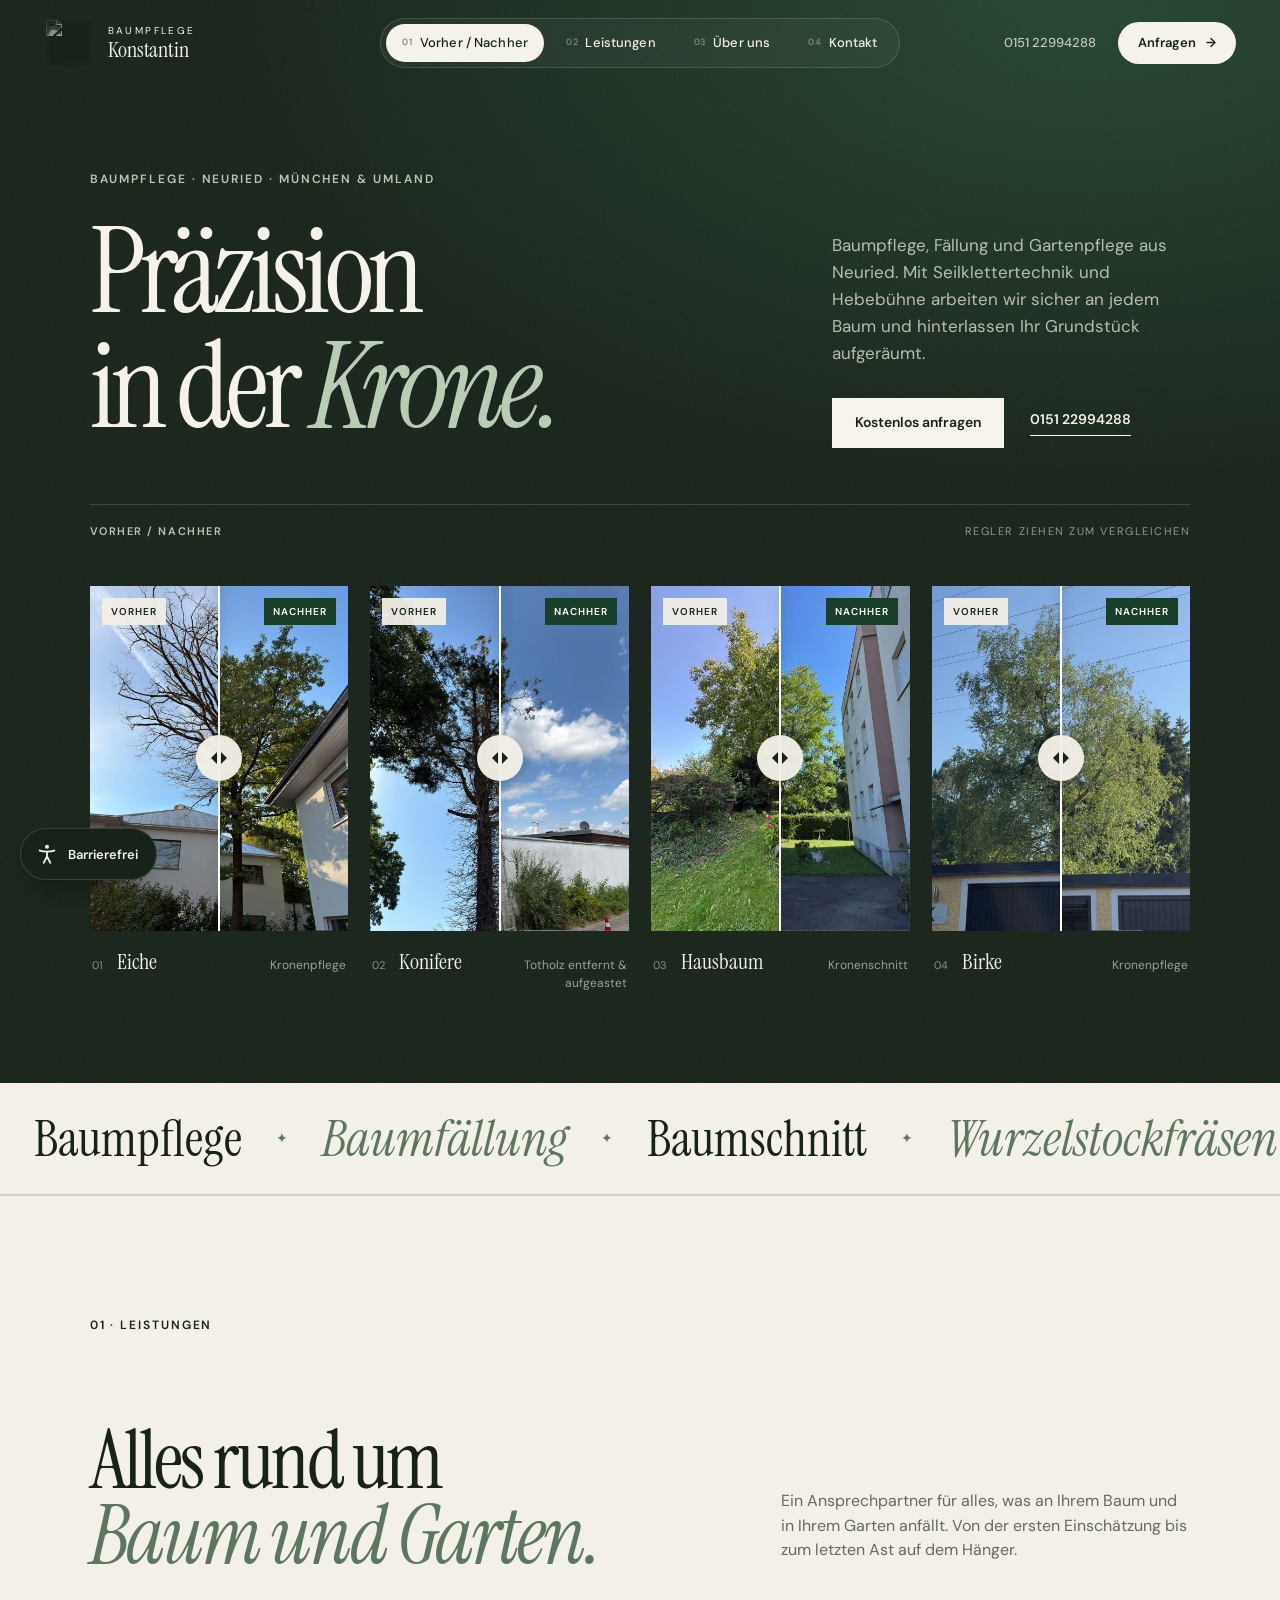
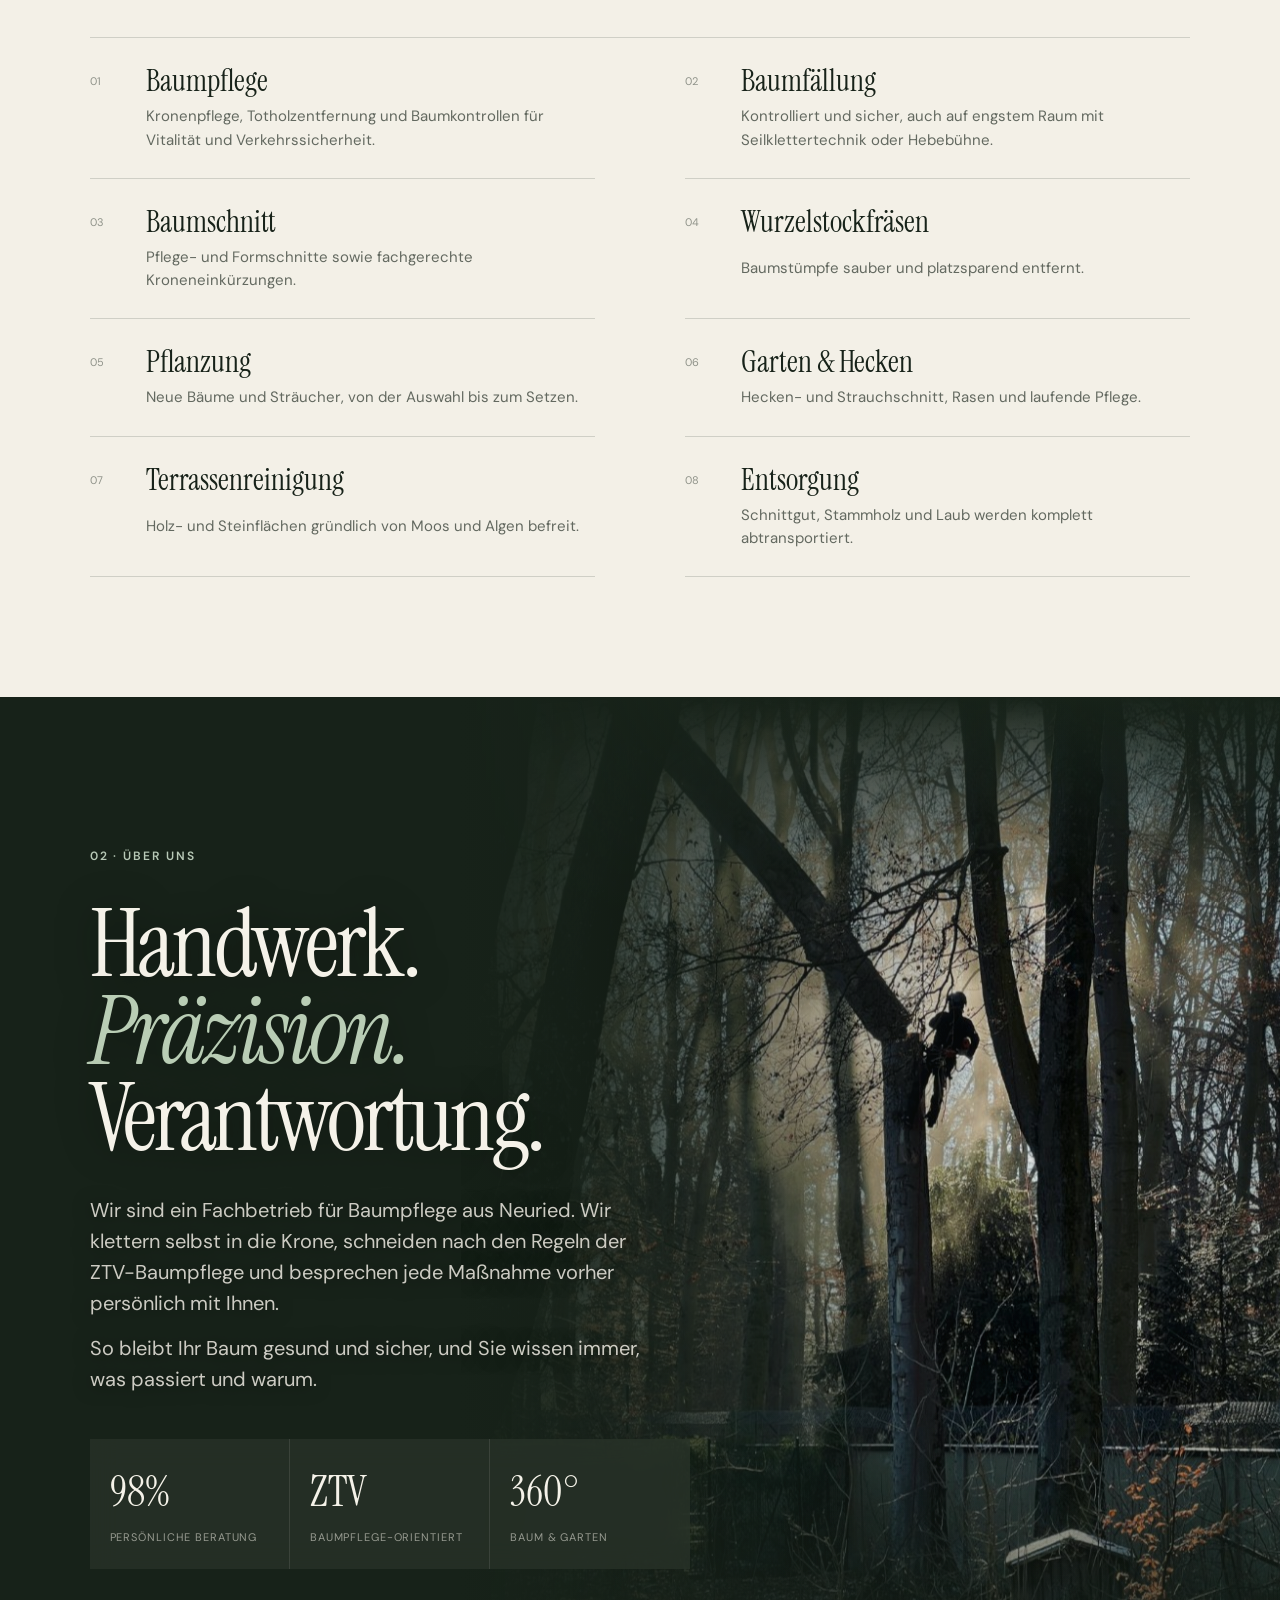
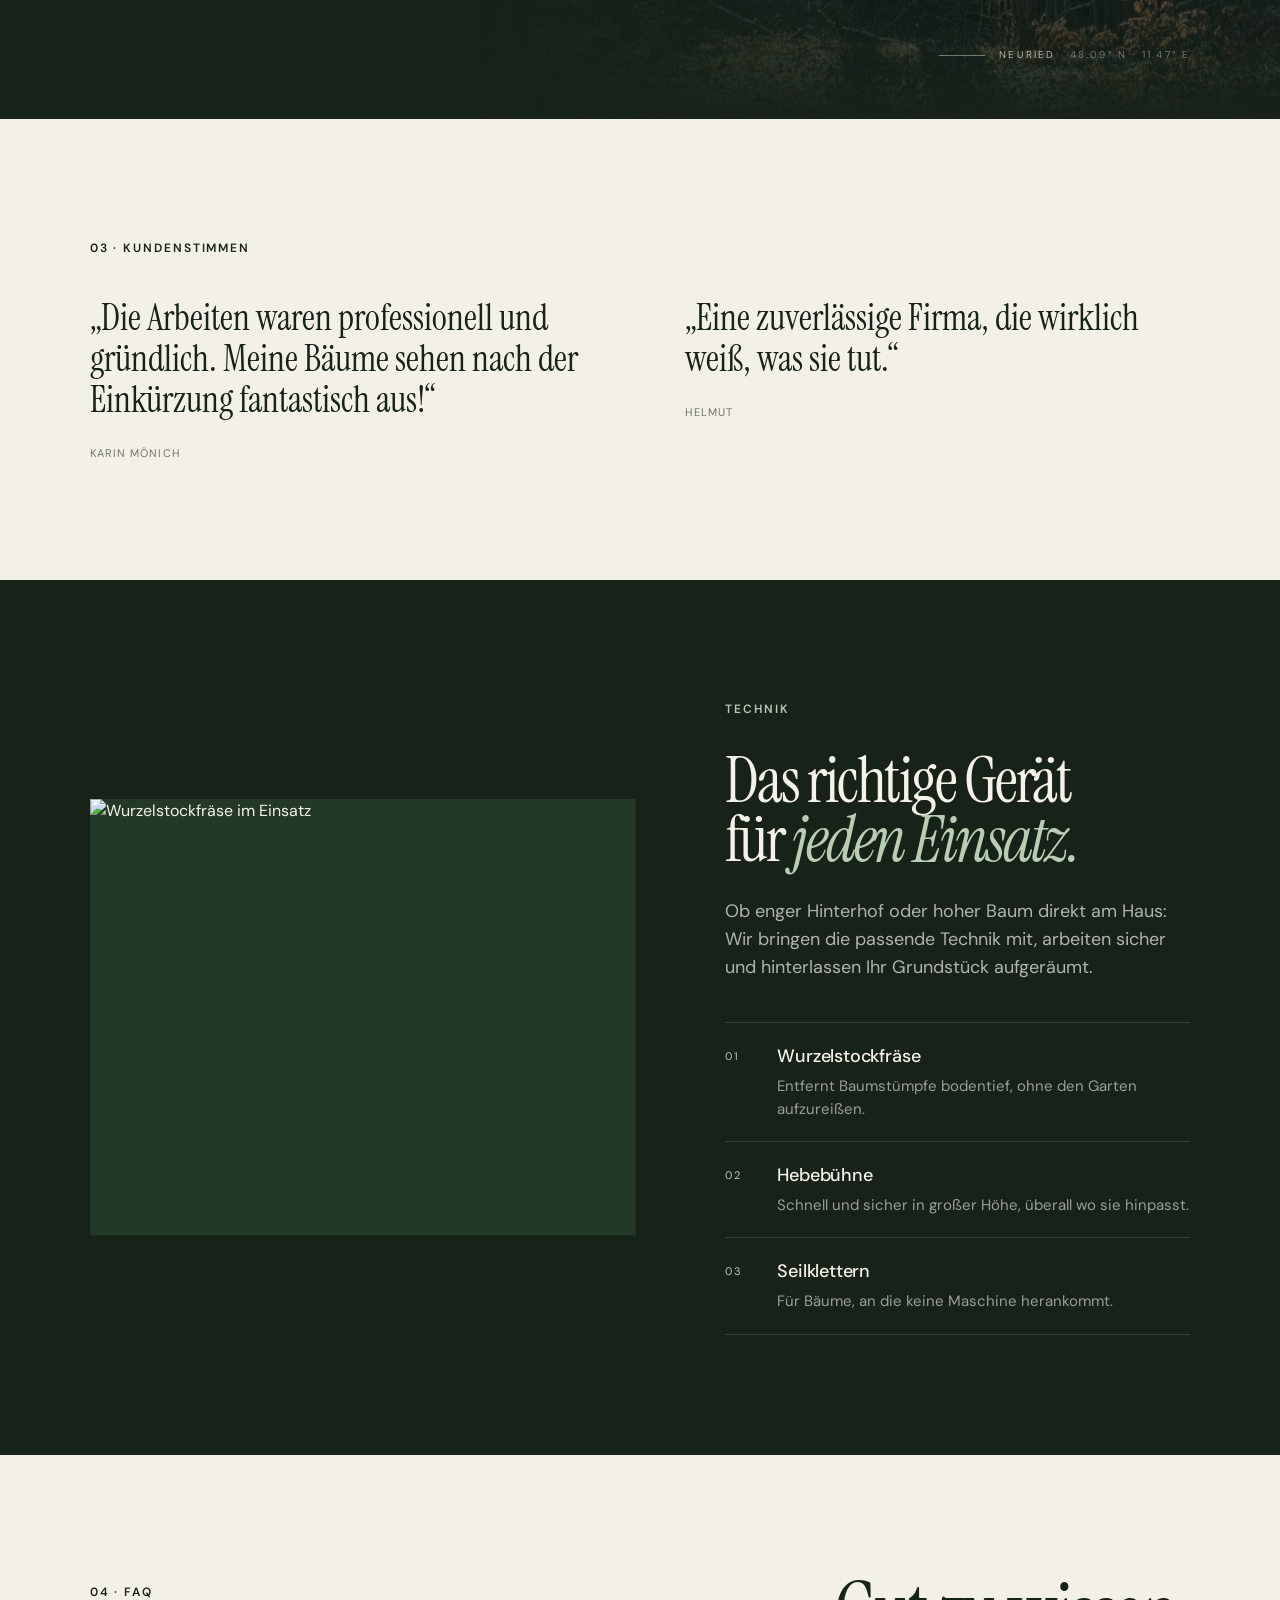
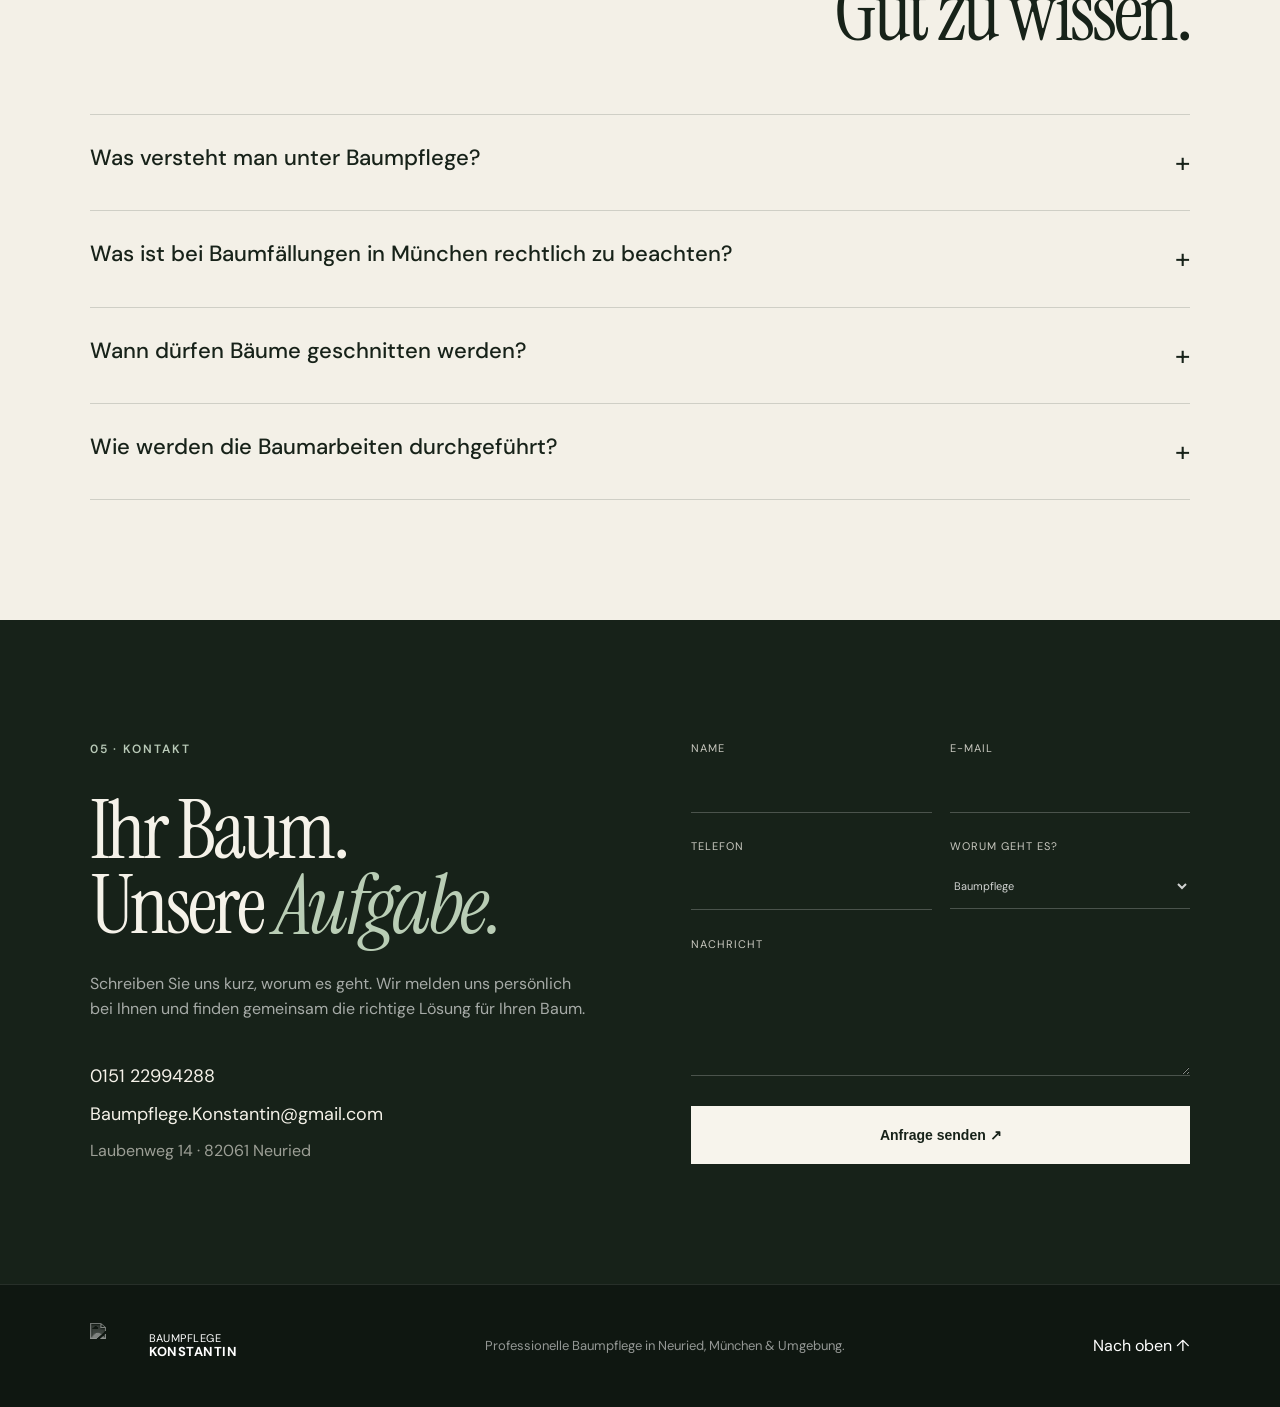
==== commit 144b2975: "Technik-Bereich: Foto ohne Text, klare Geräteliste Co-Authored-By: Claude Opus 5.5 (1M context) <nor" ====
--- a/index.html
+++ b/index.html
@@ -8,7 +8,7 @@
   <link rel="preconnect" href="https://fonts.googleapis.com">
   <link rel="preconnect" href="https://fonts.gstatic.com" crossorigin>
   <link href="https://fonts.googleapis.com/css2?family=DM+Sans:wght@400;500;600;700&family=Instrument+Serif:ital@0;1&display=swap" rel="stylesheet">
-  <link rel="stylesheet" href="styles.css?v=20261007d" />
+  <link rel="stylesheet" href="styles.css?v=20261008" />
 </head>
 <body class="is-loading">
   <a class="skip-link" href="#vorher-nachher">Zum Inhalt springen</a>
@@ -124,10 +124,19 @@
       </div>
     </section>
 
-    <section id="technik" class="about-hero tech-hero section dark-section" aria-label="Unsere Technik">
-      <div class="about-bg"><div class="about-bg-inner"><img src="https://primary.jwwb.nl/public/u/a/l/temp-heqrodicphztsxyxnoli/image-high-jrldla.png?enable=upscale&enable-io=true&width=2000" alt="Wurzelstockfräse im Einsatz" loading="lazy"></div></div>
-      <div class="about-inner">
-        <div class="about-copy reveal"><div class="kicker light">Technik</div><h2>Moderne Maschinen.<br><em>Saubere Ergebnisse.</em></h2><p>Von der Wurzelstockfräse bis zur Hebebühne: Wir bringen mit, was der Einsatz verlangt, und hinterlassen Ihr Grundstück aufgeräumt.</p><div class="stats tech-list"><div><strong>Fräse</strong><span>Stümpfe bodentief entfernt</span></div><div><strong>Bühne</strong><span>Sicher in jeder Höhe</span></div><div><strong>Seil</strong><span>Wo keine Maschine hinkommt</span></div></div></div>
+    <section id="technik" class="tech section dark-section" aria-label="Unsere Technik">
+      <div class="tech-grid">
+        <figure class="tech-media"><img src="https://primary.jwwb.nl/public/u/a/l/temp-heqrodicphztsxyxnoli/image-high-jrldla.png?enable=upscale&enable-io=true&width=2000" alt="Wurzelstockfräse im Einsatz" loading="lazy"></figure>
+        <div class="tech-copy reveal">
+          <div class="kicker light">Technik</div>
+          <h2>Das richtige Gerät<br>für <em>jeden Einsatz.</em></h2>
+          <p>Ob enger Hinterhof oder hoher Baum direkt am Haus: Wir bringen die passende Technik mit, arbeiten sicher und hinterlassen Ihr Grundstück aufgeräumt.</p>
+          <ul class="tech-list">
+            <li><span>01</span><div><h3>Wurzelstockfräse</h3><p>Entfernt Baumstümpfe bodentief, ohne den Garten aufzureißen.</p></div></li>
+            <li><span>02</span><div><h3>Hebebühne</h3><p>Schnell und sicher in großer Höhe, überall wo sie hinpasst.</p></div></li>
+            <li><span>03</span><div><h3>Seilklettern</h3><p>Für Bäume, an die keine Maschine herankommt.</p></div></li>
+          </ul>
+        </div>
       </div>
     </section>
 
@@ -181,6 +190,6 @@
       <button class="a11y-reset">Alles zurücksetzen</button>
     </div>
   </div>
-<script src="script.js?v=20261007d"></script>
+<script src="script.js?v=20261008"></script>
 </body>
 </html>
--- a/styles.css
+++ b/styles.css
@@ -319,16 +319,6 @@
 @media(max-width:640px){.about-bg{margin:0 -24px}.about-hero .about-copy h2{font-size:58px}}
 .a11y-still .about-bg img{opacity:1!important;transform:none!important}
 
-/* Technik: gespiegelt zu Über uns, Bild links */
-.tech-hero .about-bg{right:auto;left:0}
-.tech-hero .about-bg img{object-position:50% 50%;transform-origin:50% 50%}
-.tech-hero .about-bg:after{background:linear-gradient(270deg,var(--ink) 0%,rgba(23,34,25,.9) 14%,rgba(23,34,25,.45) 40%,rgba(23,34,25,.08) 70%,rgba(23,34,25,.25) 100%),linear-gradient(180deg,var(--ink) 0%,rgba(23,34,25,0) 22%,rgba(23,34,25,0) 70%,var(--ink) 100%)}
-.tech-hero .about-inner{display:flex;justify-content:flex-end}
-.tech-hero .about-copy{max-width:600px}
-.tech-hero .about-copy h2{font-size:clamp(54px,6.2vw,100px)}
-.tech-list strong{font-size:34px}
-@media(max-width:980px){.tech-hero .about-bg{left:auto;height:70svh}.tech-hero .about-bg:after{background:linear-gradient(180deg,var(--ink) 0%,rgba(23,34,25,0) 18%,rgba(23,34,25,0) 45%,rgba(23,34,25,.75) 78%,var(--ink) 100%)}.tech-hero .about-inner{display:block;margin-top:-24svh}}
-@media(max-width:640px){.tech-hero .about-copy h2{font-size:50px}}
 
 /* Vorher/Nachher: alle vier nebeneinander, sofort sichtbar */
 .ba-track{display:grid;grid-template-columns:repeat(4,minmax(0,1fr));gap:22px;overflow:visible;margin:0;padding:0;scroll-snap-type:none}
@@ -340,3 +330,18 @@
 @media(max-width:760px){.ba-track{grid-template-columns:repeat(2,minmax(0,1fr));gap:14px 12px}}
 @media(max-width:640px){.ba-track{margin:0;padding:0}}
 @media(max-width:1100px){.ba-handle span{width:34px;height:34px;margin:-17px 0 0 -17px}.ba-handle span:before{left:4px}.ba-handle span:after{right:4px}.ba-tag{top:8px;padding:4px 6px;font-size:9px}.ba-tag-before{left:8px}.ba-tag-after{right:8px}.ba-caption h3{font-size:19px}.ba-caption{padding-top:10px}}
+
+/* Technik: ruhiges Foto ohne Text, daneben eine klare Geräteliste */
+.tech-grid{display:grid;grid-template-columns:1.08fr .92fr;gap:7vw;align-items:center}
+.tech-media{position:relative;margin:0;aspect-ratio:5/4;overflow:hidden;background:#24382a;clip-path:inset(0 100% 0 0);transition:clip-path 1.6s cubic-bezier(.77,0,.18,1)}
+.tech-media img{width:100%;height:100%;object-fit:cover;transform:scale(1.12);transition:transform 2.6s cubic-bezier(.16,1,.3,1)}
+.tech.in .tech-media{clip-path:inset(0 0 0 0)}.tech.in .tech-media img{transform:none}
+.tech-copy h2{font-size:clamp(48px,5vw,80px);margin-bottom:28px}
+.tech-copy>p{color:rgba(245,242,233,.7);font-size:18px;max-width:480px;margin:0 0 40px}
+.tech-list{list-style:none;margin:0;padding:0;border-top:1px solid rgba(245,242,233,.14)}
+.tech-list li{display:grid;grid-template-columns:44px 1fr;gap:0 8px;padding:20px 0;border-bottom:1px solid rgba(245,242,233,.14)}
+.tech-list span{font-size:11px;letter-spacing:.12em;color:#b8c9b7;padding-top:5px}
+.tech-list h3{margin:0 0 4px;font-size:18px;font-weight:500;letter-spacing:-.01em}
+.tech-list p{margin:0;font-size:15px;color:rgba(245,242,233,.6)}
+@media(max-width:980px){.tech-grid{grid-template-columns:1fr;gap:48px}.tech-media{aspect-ratio:4/3}}
+.a11y-still .tech-media{clip-path:none!important}.a11y-still .tech-media img{transform:none!important}
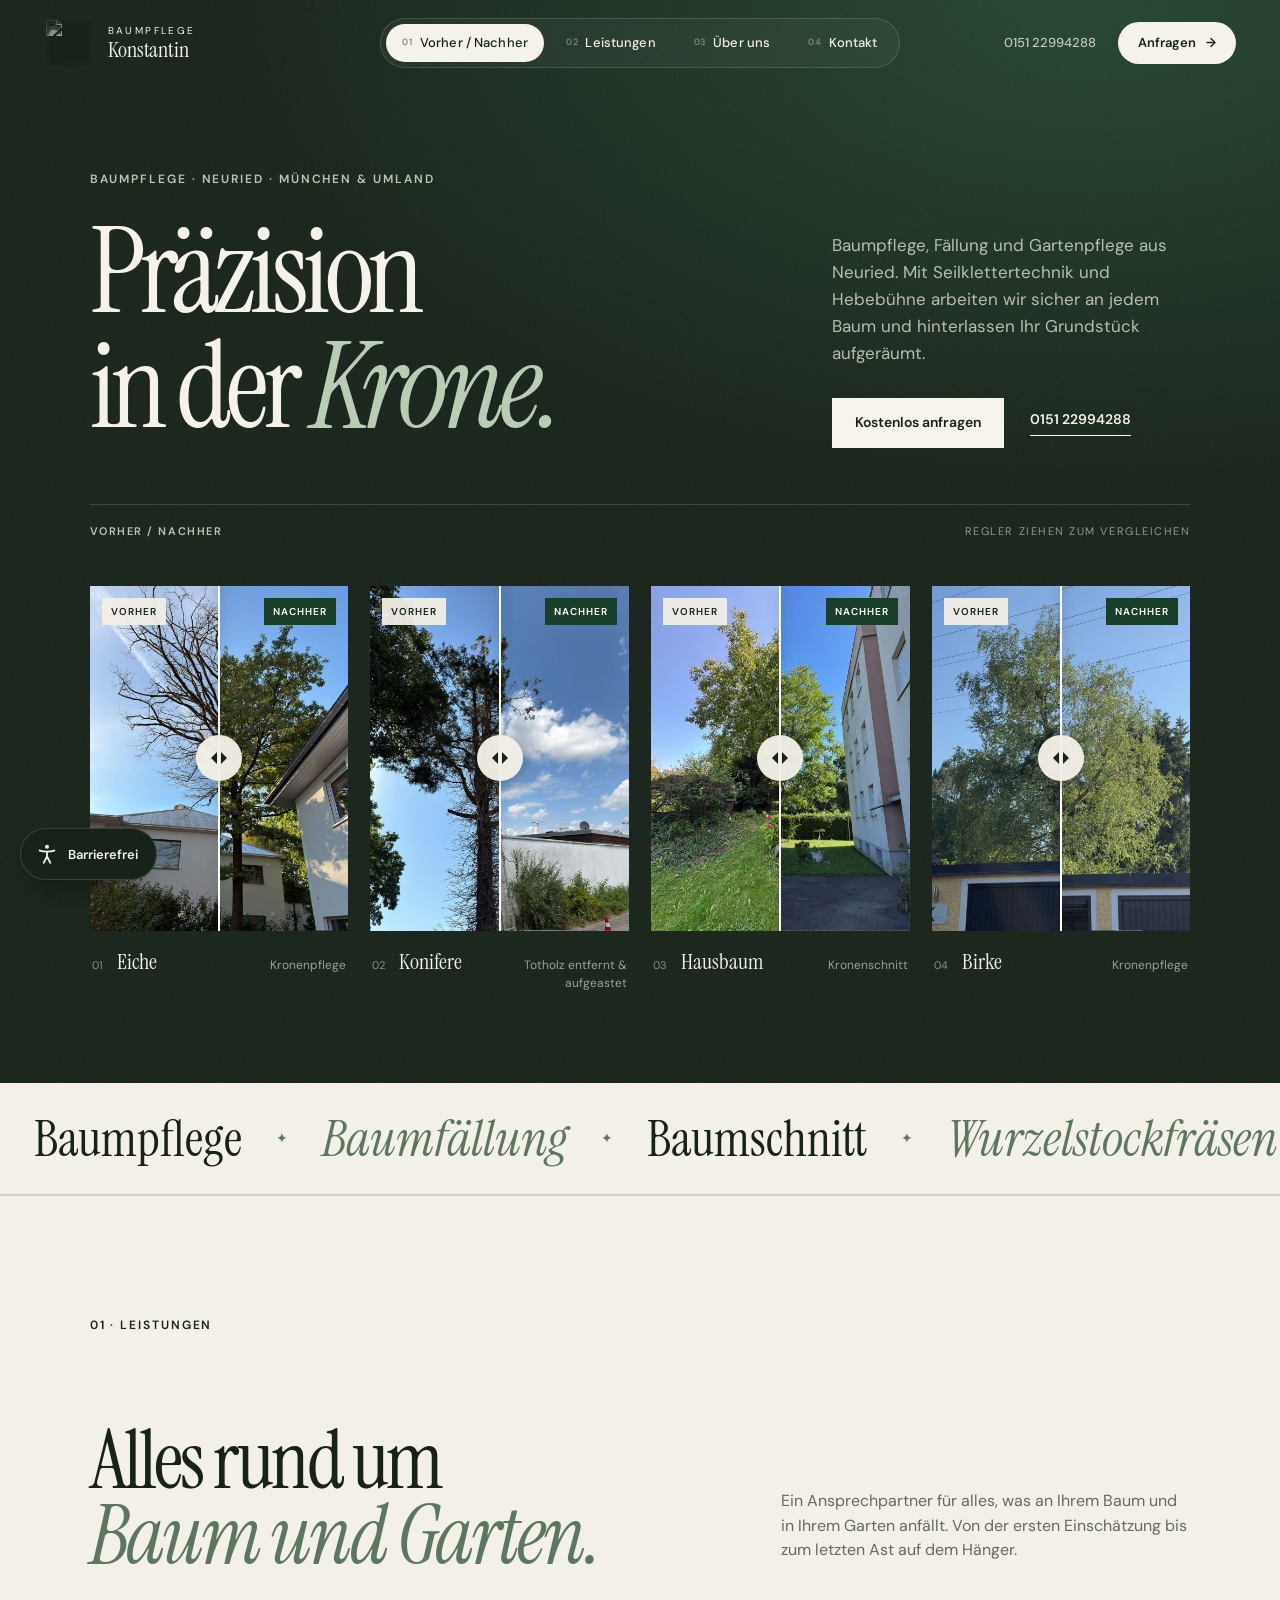
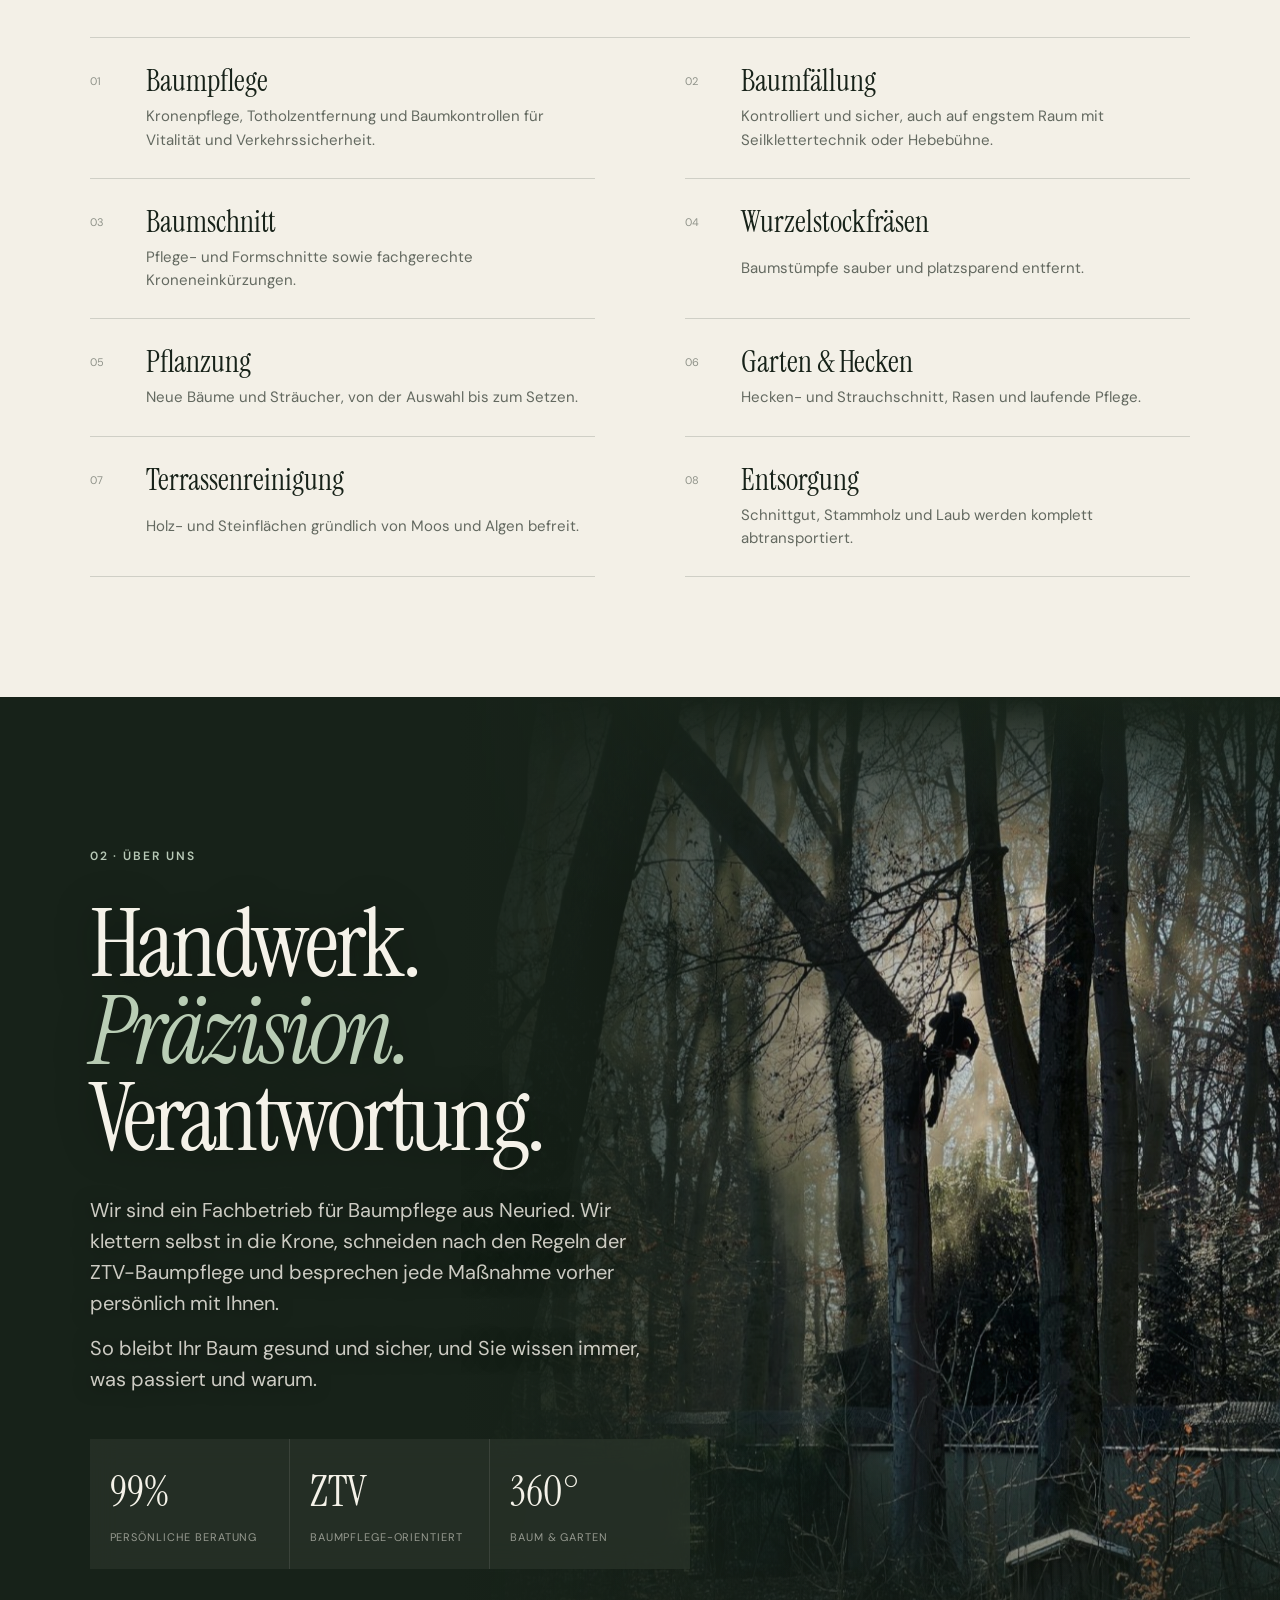
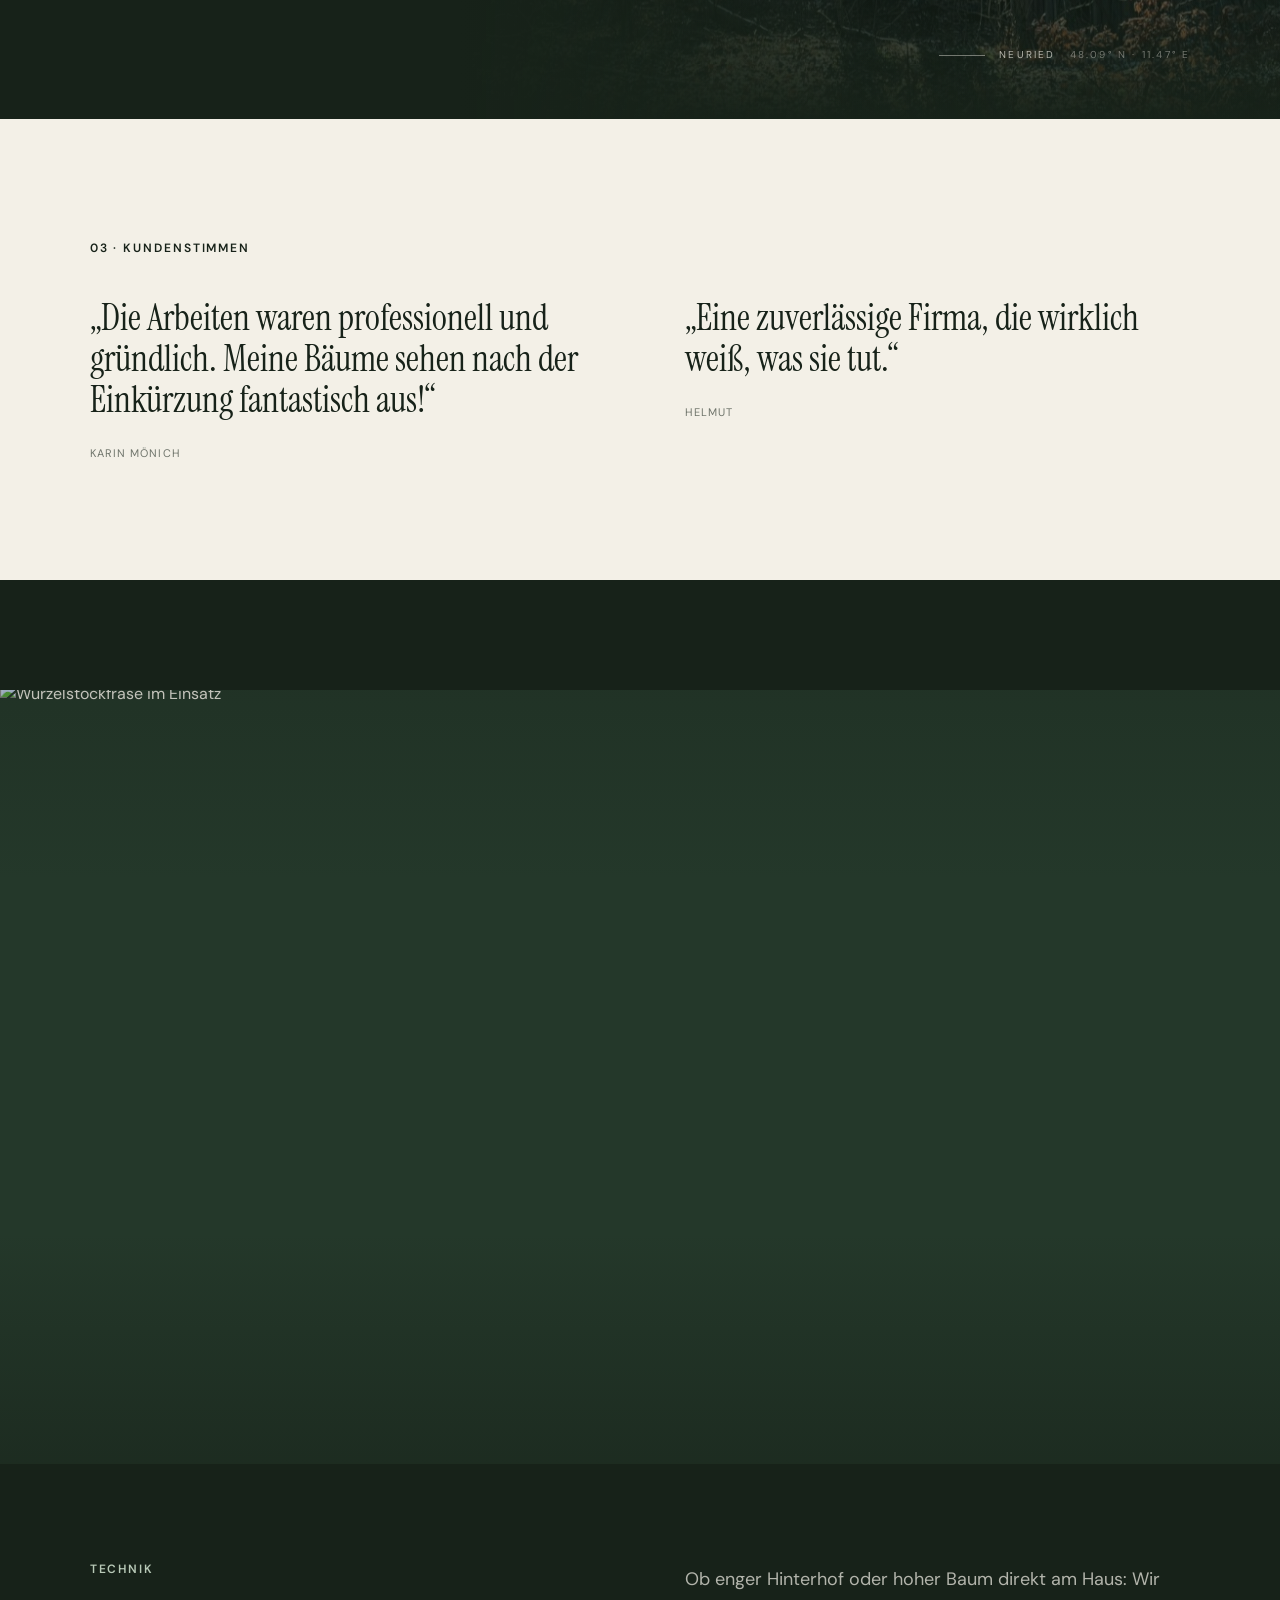
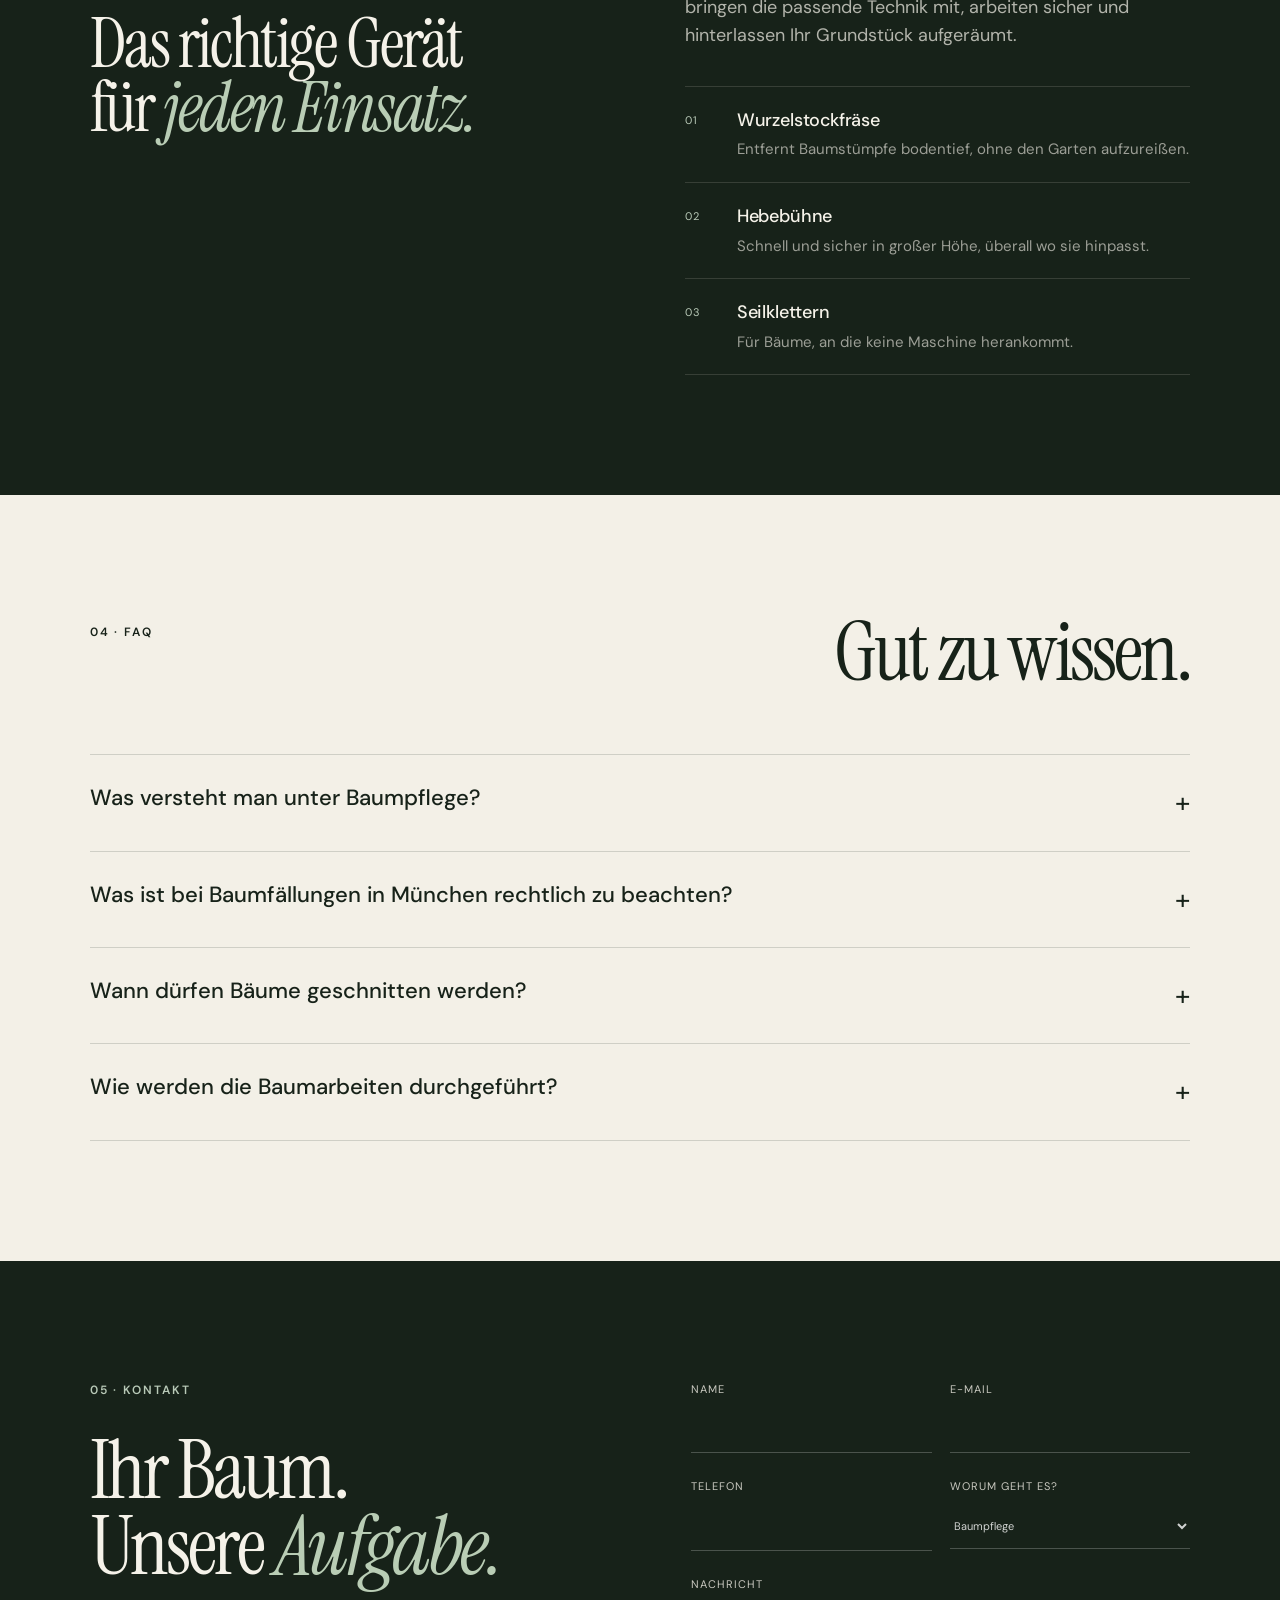
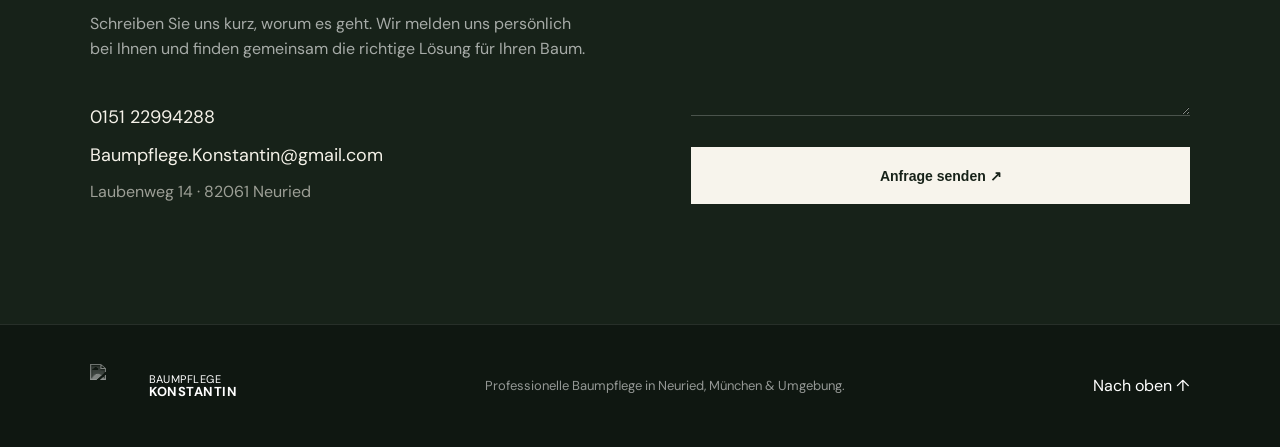
==== commit 9ce140e4: "Technik: Maschinenfoto als randloses Bühnenbild, öffnet sich beim Scrollen Co-Authored-By: Claude Op" ====
--- a/index.html
+++ b/index.html
@@ -8,7 +8,7 @@
   <link rel="preconnect" href="https://fonts.googleapis.com">
   <link rel="preconnect" href="https://fonts.gstatic.com" crossorigin>
   <link href="https://fonts.googleapis.com/css2?family=DM+Sans:wght@400;500;600;700&family=Instrument+Serif:ital@0;1&display=swap" rel="stylesheet">
-  <link rel="stylesheet" href="styles.css?v=20261008" />
+  <link rel="stylesheet" href="styles.css?v=20261008b" />
 </head>
 <body class="is-loading">
   <a class="skip-link" href="#vorher-nachher">Zum Inhalt springen</a>
@@ -125,11 +125,10 @@
     </section>
 
     <section id="technik" class="tech section dark-section" aria-label="Unsere Technik">
+      <div class="tech-stage"><figure class="tech-media"><img src="https://primary.jwwb.nl/public/u/a/l/temp-heqrodicphztsxyxnoli/image-high-jrldla.png?enable=upscale&enable-io=true&width=2000" alt="Wurzelstockfräse im Einsatz" loading="lazy"></figure></div>
       <div class="tech-grid">
-        <figure class="tech-media"><img src="https://primary.jwwb.nl/public/u/a/l/temp-heqrodicphztsxyxnoli/image-high-jrldla.png?enable=upscale&enable-io=true&width=2000" alt="Wurzelstockfräse im Einsatz" loading="lazy"></figure>
+        <div class="tech-head reveal"><div class="kicker light">Technik</div><h2>Das richtige Gerät<br>für <em>jeden Einsatz.</em></h2></div>
         <div class="tech-copy reveal">
-          <div class="kicker light">Technik</div>
-          <h2>Das richtige Gerät<br>für <em>jeden Einsatz.</em></h2>
           <p>Ob enger Hinterhof oder hoher Baum direkt am Haus: Wir bringen die passende Technik mit, arbeiten sicher und hinterlassen Ihr Grundstück aufgeräumt.</p>
           <ul class="tech-list">
             <li><span>01</span><div><h3>Wurzelstockfräse</h3><p>Entfernt Baumstümpfe bodentief, ohne den Garten aufzureißen.</p></div></li>
@@ -190,6 +189,6 @@
       <button class="a11y-reset">Alles zurücksetzen</button>
     </div>
   </div>
-<script src="script.js?v=20261008"></script>
+<script src="script.js?v=20261008b"></script>
 </body>
 </html>
--- a/styles.css
+++ b/styles.css
@@ -331,17 +331,21 @@
 @media(max-width:640px){.ba-track{margin:0;padding:0}}
 @media(max-width:1100px){.ba-handle span{width:34px;height:34px;margin:-17px 0 0 -17px}.ba-handle span:before{left:4px}.ba-handle span:after{right:4px}.ba-tag{top:8px;padding:4px 6px;font-size:9px}.ba-tag-before{left:8px}.ba-tag-after{right:8px}.ba-caption h3{font-size:19px}.ba-caption{padding-top:10px}}
 
-/* Technik: ruhiges Foto ohne Text, daneben eine klare Geräteliste */
-.tech-grid{display:grid;grid-template-columns:1.08fr .92fr;gap:7vw;align-items:center}
-.tech-media{position:relative;margin:0;aspect-ratio:5/4;overflow:hidden;background:#24382a;clip-path:inset(0 100% 0 0);transition:clip-path 1.6s cubic-bezier(.77,0,.18,1)}
-.tech-media img{width:100%;height:100%;object-fit:cover;transform:scale(1.12);transition:transform 2.6s cubic-bezier(.16,1,.3,1)}
-.tech.in .tech-media{clip-path:inset(0 0 0 0)}.tech.in .tech-media img{transform:none}
-.tech-copy h2{font-size:clamp(48px,5vw,80px);margin-bottom:28px}
-.tech-copy>p{color:rgba(245,242,233,.7);font-size:18px;max-width:480px;margin:0 0 40px}
+/* Technik: randloses Bühnenbild, das sich beim Scrollen öffnet */
+.tech{padding-top:110px}
+.tech-stage{position:relative;margin:0 -7vw 96px;height:min(86vh,820px);min-height:420px}
+.tech-media{position:absolute;inset:0;margin:0;overflow:hidden;background:#24382a;--i:1;clip-path:inset(calc(var(--i)*7%) calc(var(--i)*7vw) calc(var(--i)*7%) calc(var(--i)*7vw) round calc(var(--i)*18px));will-change:clip-path}
+.tech-media img{position:absolute;inset:-6% 0;width:100%;height:112%;object-fit:cover;object-position:50% 55%;transform:translateY(var(--py,0)) scale(calc(1 + var(--i)*.12));filter:contrast(1.05) saturate(.92)}
+.tech-media:after{content:'';position:absolute;inset:0;pointer-events:none;background:linear-gradient(180deg,rgba(23,34,25,.25) 0%,rgba(23,34,25,0) 25%,rgba(23,34,25,0) 70%,rgba(23,34,25,.55) 100%)}
+.tech-grid{display:grid;grid-template-columns:1fr 1fr;gap:7vw;align-items:start}
+.tech-head h2{font-size:clamp(48px,5.4vw,86px)}
+.tech-copy>p{color:rgba(245,242,233,.7);font-size:18px;max-width:520px;margin:6px 0 36px}
 .tech-list{list-style:none;margin:0;padding:0;border-top:1px solid rgba(245,242,233,.14)}
 .tech-list li{display:grid;grid-template-columns:44px 1fr;gap:0 8px;padding:20px 0;border-bottom:1px solid rgba(245,242,233,.14)}
 .tech-list span{font-size:11px;letter-spacing:.12em;color:#b8c9b7;padding-top:5px}
 .tech-list h3{margin:0 0 4px;font-size:18px;font-weight:500;letter-spacing:-.01em}
 .tech-list p{margin:0;font-size:15px;color:rgba(245,242,233,.6)}
-@media(max-width:980px){.tech-grid{grid-template-columns:1fr;gap:48px}.tech-media{aspect-ratio:4/3}}
-.a11y-still .tech-media{clip-path:none!important}.a11y-still .tech-media img{transform:none!important}
+@media(max-width:980px){.tech-grid{grid-template-columns:1fr;gap:34px}.tech-stage{height:64svh;margin-bottom:64px}}
+@media(max-width:640px){.tech{padding-top:80px}.tech-stage{margin:0 -24px 56px;height:56svh}}
+.a11y-still .tech-media{--i:0!important}.a11y-still .tech-media img{transform:none!important}
+@media(prefers-reduced-motion:reduce){.tech-media{--i:0!important}.tech-media img{transform:none!important}}
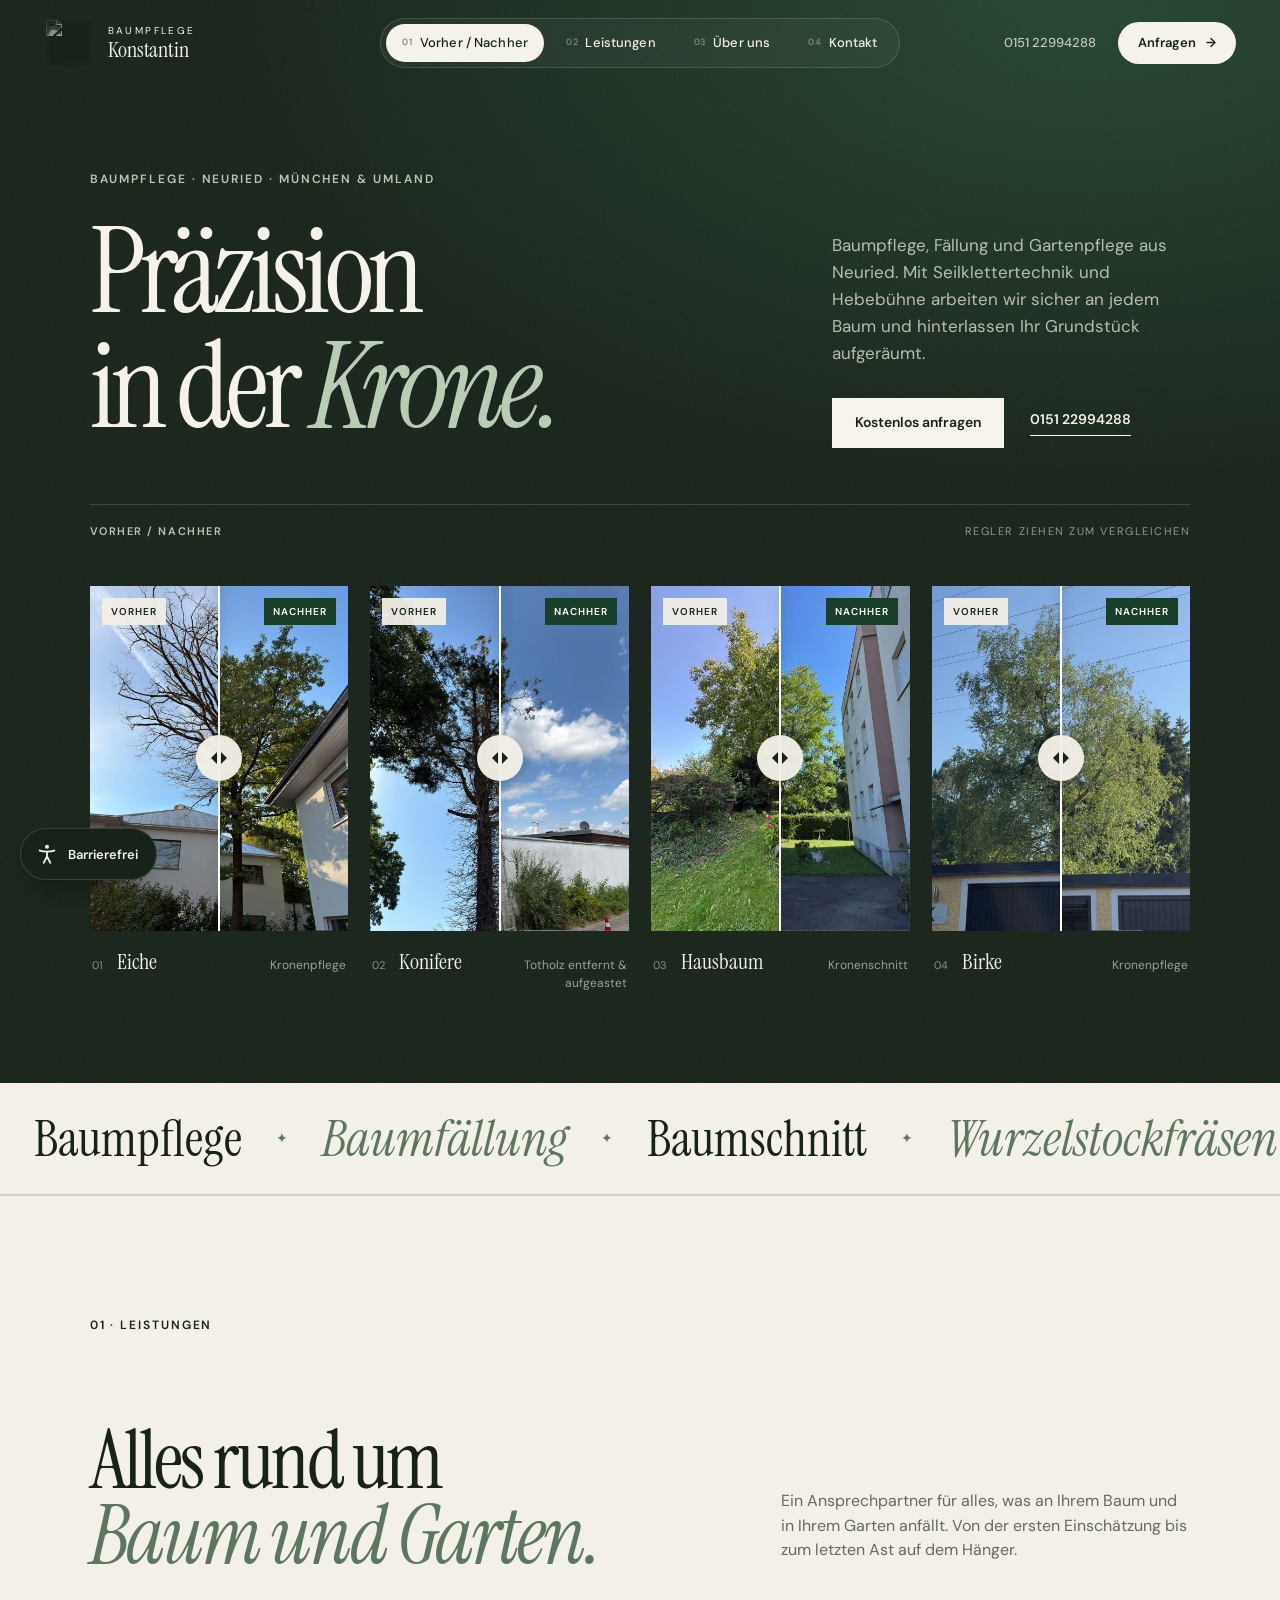
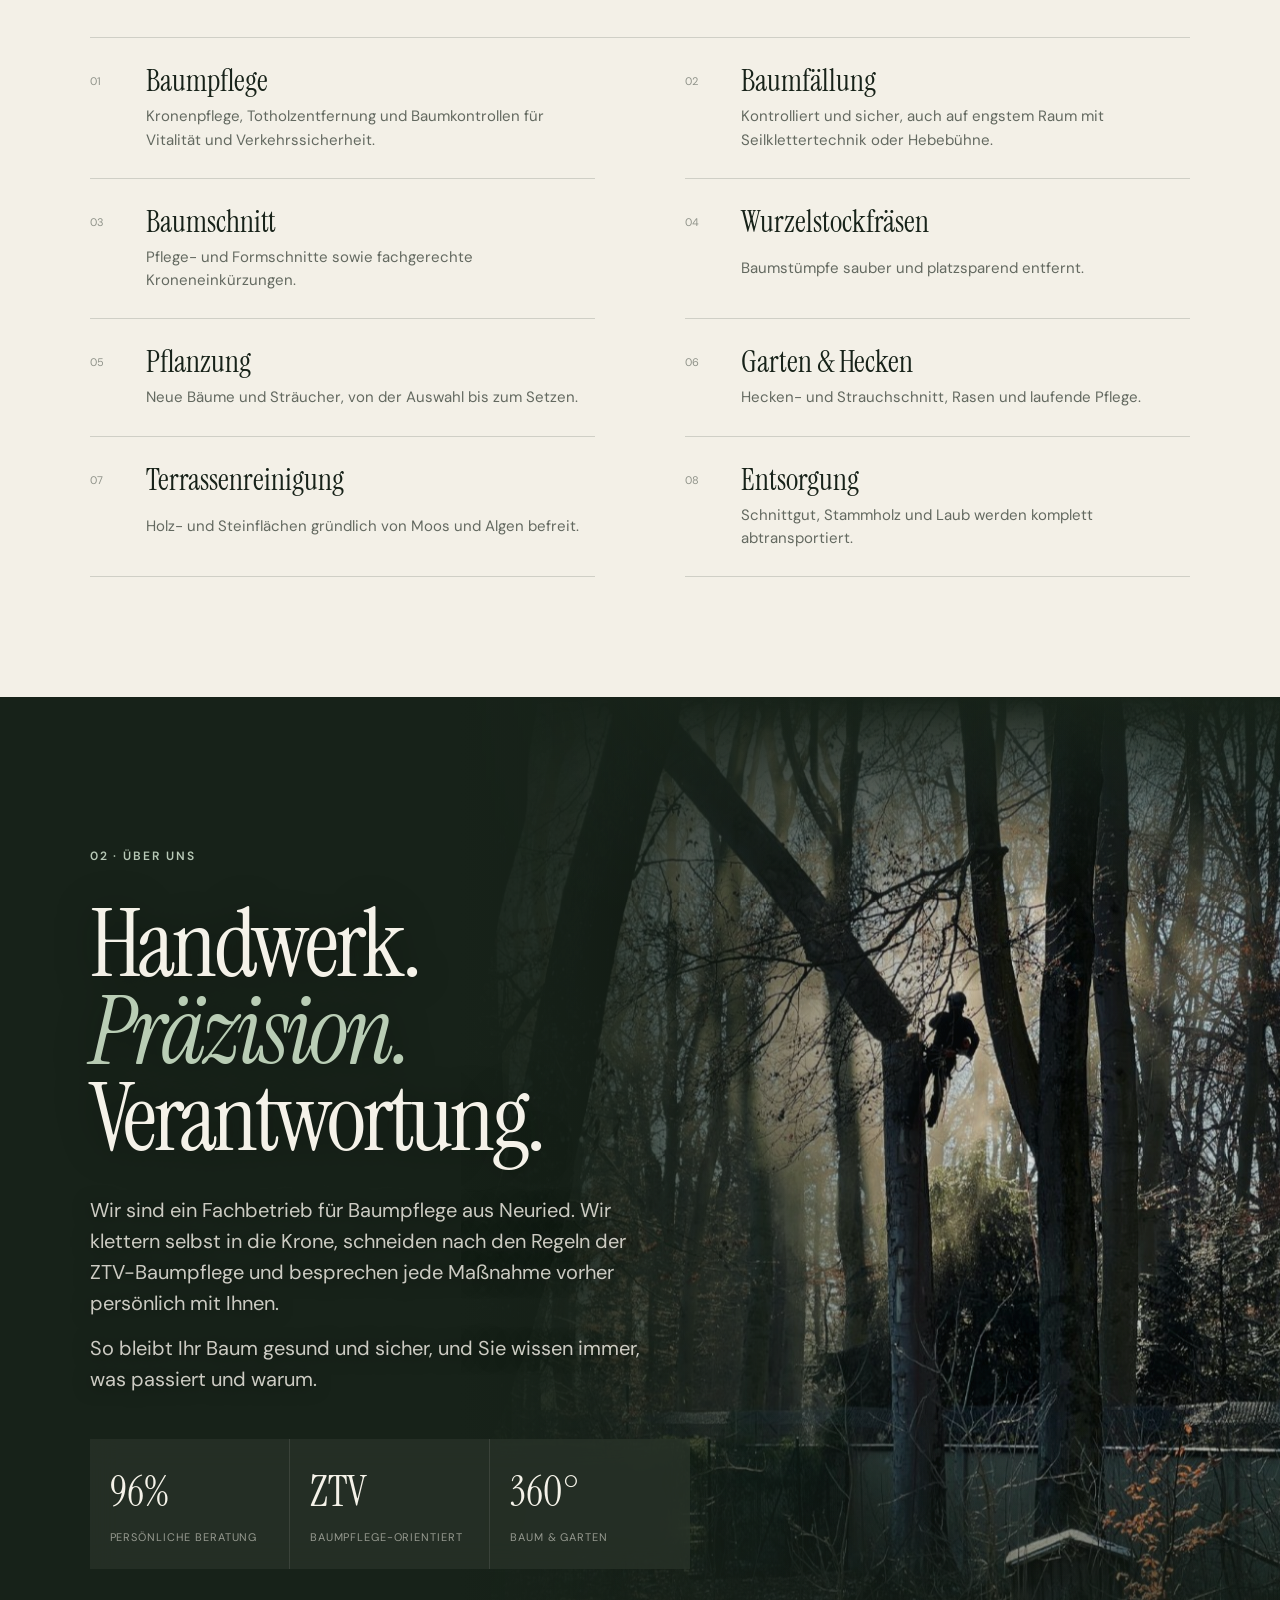
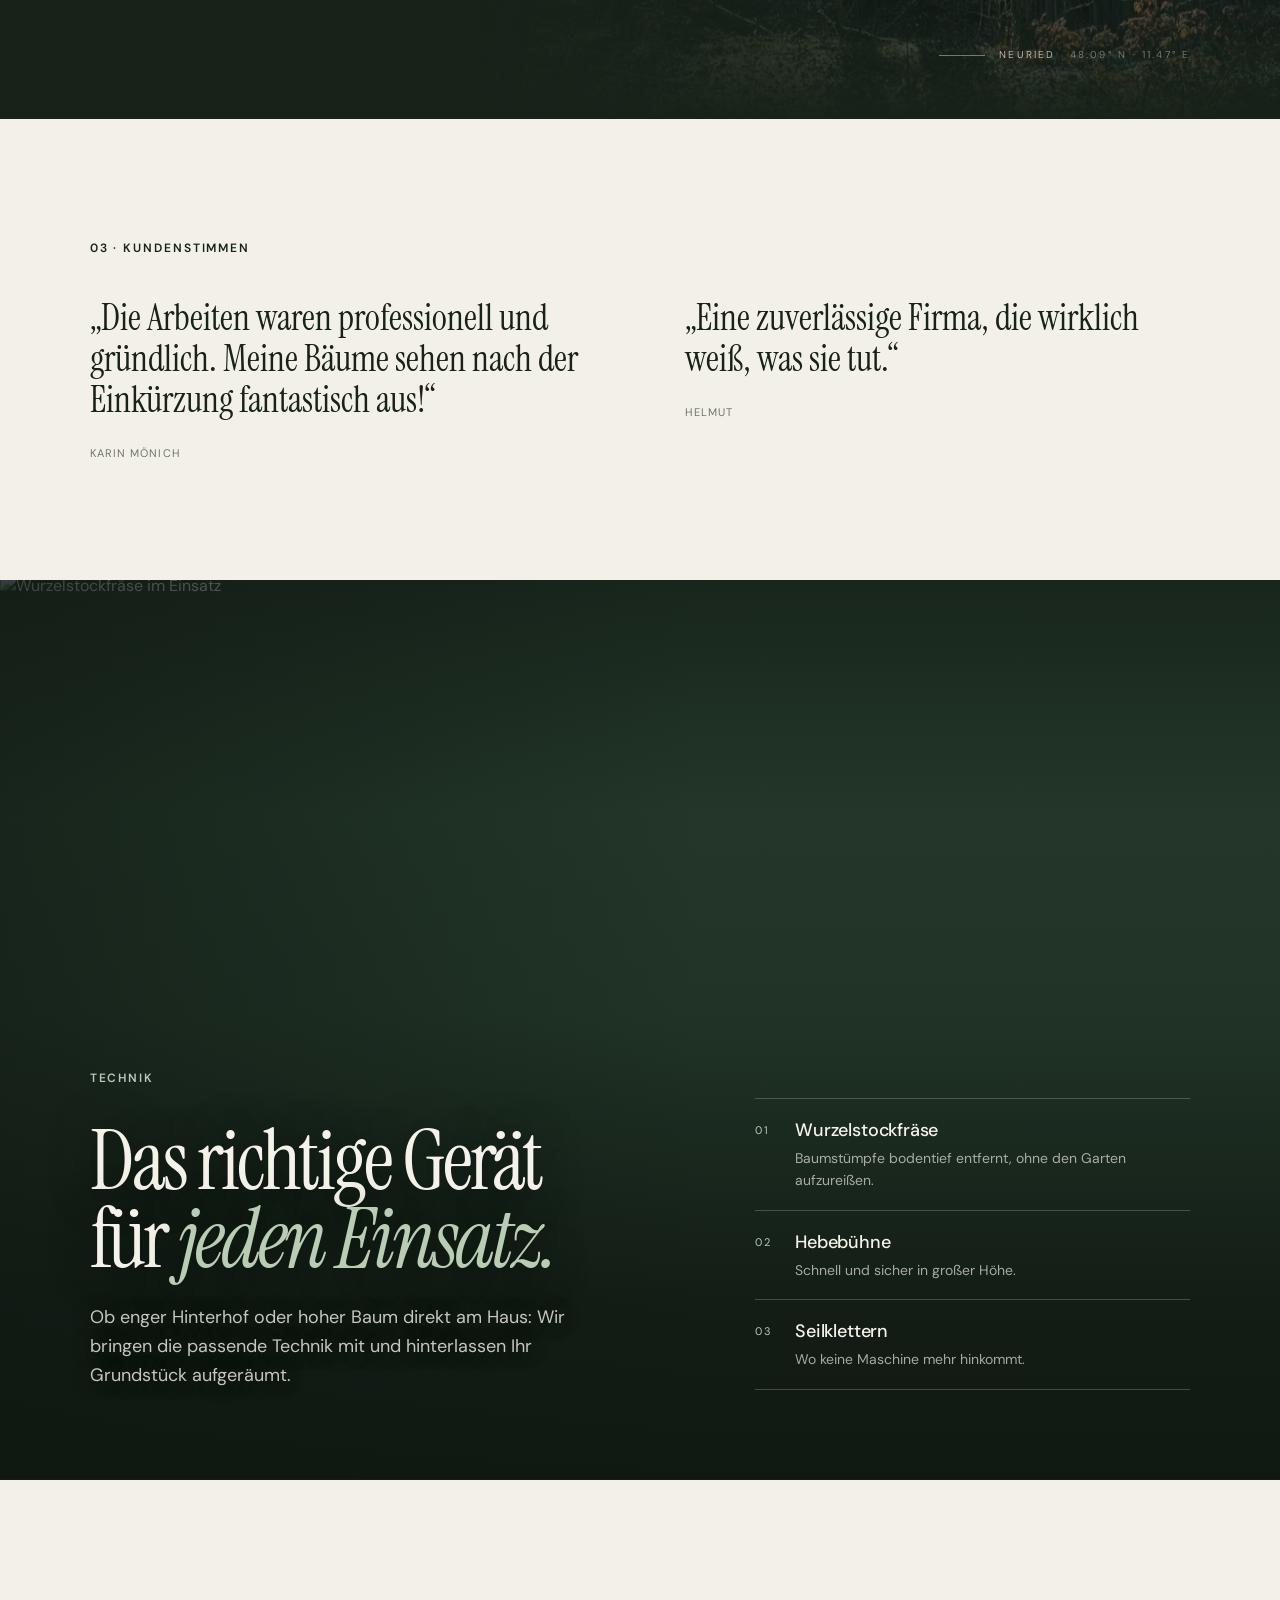
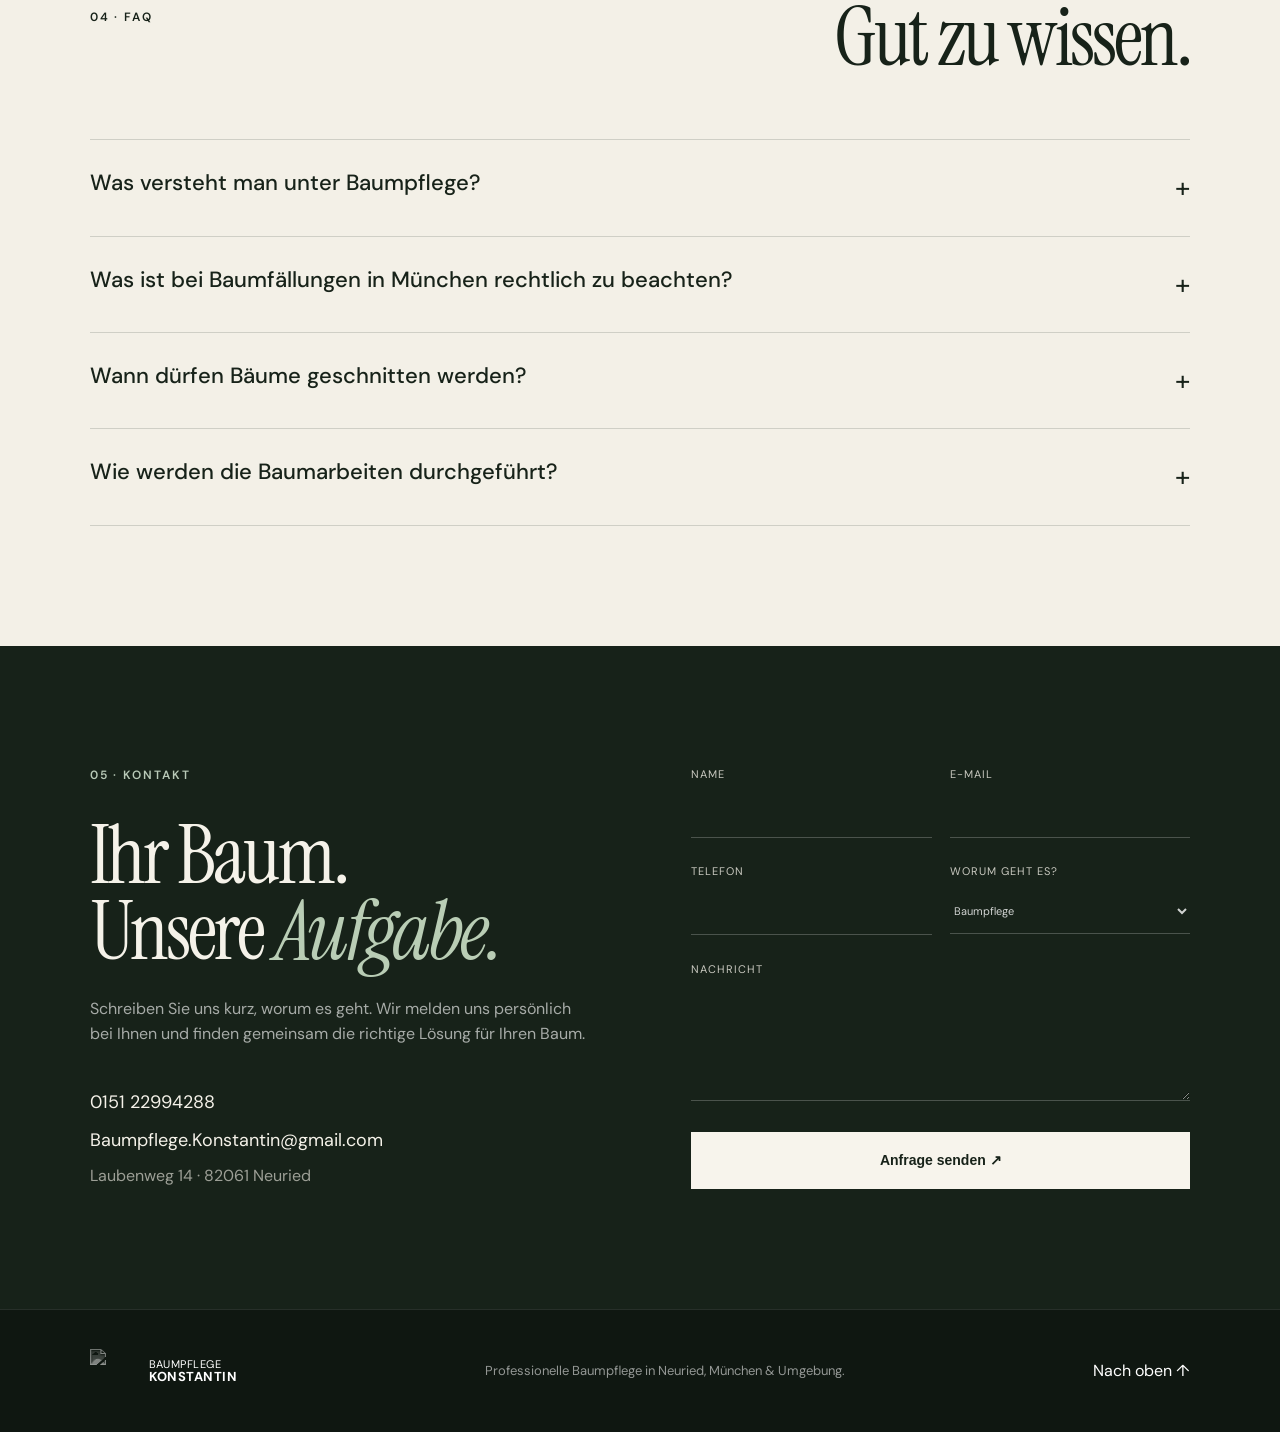
==== commit c97a0544: "Technik: Schrift über dem Vollbild-Foto; Menüleiste bleibt beim Scrollen sichtbar Co-Authored-By: Cl" ====
--- a/index.html
+++ b/index.html
@@ -8,7 +8,7 @@
   <link rel="preconnect" href="https://fonts.googleapis.com">
   <link rel="preconnect" href="https://fonts.gstatic.com" crossorigin>
   <link href="https://fonts.googleapis.com/css2?family=DM+Sans:wght@400;500;600;700&family=Instrument+Serif:ital@0;1&display=swap" rel="stylesheet">
-  <link rel="stylesheet" href="styles.css?v=20261008b" />
+  <link rel="stylesheet" href="styles.css?v=20261008c" />
 </head>
 <body class="is-loading">
   <a class="skip-link" href="#vorher-nachher">Zum Inhalt springen</a>
@@ -124,16 +124,15 @@
       </div>
     </section>
 
-    <section id="technik" class="tech section dark-section" aria-label="Unsere Technik">
-      <div class="tech-stage"><figure class="tech-media"><img src="https://primary.jwwb.nl/public/u/a/l/temp-heqrodicphztsxyxnoli/image-high-jrldla.png?enable=upscale&enable-io=true&width=2000" alt="Wurzelstockfräse im Einsatz" loading="lazy"></figure></div>
-      <div class="tech-grid">
-        <div class="tech-head reveal"><div class="kicker light">Technik</div><h2>Das richtige Gerät<br>für <em>jeden Einsatz.</em></h2></div>
-        <div class="tech-copy reveal">
-          <p>Ob enger Hinterhof oder hoher Baum direkt am Haus: Wir bringen die passende Technik mit, arbeiten sicher und hinterlassen Ihr Grundstück aufgeräumt.</p>
-          <ul class="tech-list">
-            <li><span>01</span><div><h3>Wurzelstockfräse</h3><p>Entfernt Baumstümpfe bodentief, ohne den Garten aufzureißen.</p></div></li>
-            <li><span>02</span><div><h3>Hebebühne</h3><p>Schnell und sicher in großer Höhe, überall wo sie hinpasst.</p></div></li>
-            <li><span>03</span><div><h3>Seilklettern</h3><p>Für Bäume, an die keine Maschine herankommt.</p></div></li>
+    <section id="technik" class="tech dark-section" aria-label="Unsere Technik">
+      <div class="tech-stage">
+        <figure class="tech-media"><img src="https://primary.jwwb.nl/public/u/a/l/temp-heqrodicphztsxyxnoli/image-high-jrldla.png?enable=upscale&enable-io=true&width=2000" alt="Wurzelstockfräse im Einsatz" loading="lazy"></figure>
+        <div class="tech-overlay">
+          <div class="tech-head reveal"><div class="kicker light">Technik</div><h2>Das richtige Gerät<br>für <em>jeden Einsatz.</em></h2><p>Ob enger Hinterhof oder hoher Baum direkt am Haus: Wir bringen die passende Technik mit und hinterlassen Ihr Grundstück aufgeräumt.</p></div>
+          <ul class="tech-list reveal">
+            <li><span>01</span><div><h3>Wurzelstockfräse</h3><p>Baumstümpfe bodentief entfernt, ohne den Garten aufzureißen.</p></div></li>
+            <li><span>02</span><div><h3>Hebebühne</h3><p>Schnell und sicher in großer Höhe.</p></div></li>
+            <li><span>03</span><div><h3>Seilklettern</h3><p>Wo keine Maschine mehr hinkommt.</p></div></li>
           </ul>
         </div>
       </div>
@@ -189,6 +188,6 @@
       <button class="a11y-reset">Alles zurücksetzen</button>
     </div>
   </div>
-<script src="script.js?v=20261008b"></script>
+<script src="script.js?v=20261008c"></script>
 </body>
 </html>
--- a/styles.css
+++ b/styles.css
@@ -331,21 +331,23 @@
 @media(max-width:640px){.ba-track{margin:0;padding:0}}
 @media(max-width:1100px){.ba-handle span{width:34px;height:34px;margin:-17px 0 0 -17px}.ba-handle span:before{left:4px}.ba-handle span:after{right:4px}.ba-tag{top:8px;padding:4px 6px;font-size:9px}.ba-tag-before{left:8px}.ba-tag-after{right:8px}.ba-caption h3{font-size:19px}.ba-caption{padding-top:10px}}
 
-/* Technik: randloses Bühnenbild, das sich beim Scrollen öffnet */
-.tech{padding-top:110px}
-.tech-stage{position:relative;margin:0 -7vw 96px;height:min(86vh,820px);min-height:420px}
-.tech-media{position:absolute;inset:0;margin:0;overflow:hidden;background:#24382a;--i:1;clip-path:inset(calc(var(--i)*7%) calc(var(--i)*7vw) calc(var(--i)*7%) calc(var(--i)*7vw) round calc(var(--i)*18px));will-change:clip-path}
-.tech-media img{position:absolute;inset:-6% 0;width:100%;height:112%;object-fit:cover;object-position:50% 55%;transform:translateY(var(--py,0)) scale(calc(1 + var(--i)*.12));filter:contrast(1.05) saturate(.92)}
-.tech-media:after{content:'';position:absolute;inset:0;pointer-events:none;background:linear-gradient(180deg,rgba(23,34,25,.25) 0%,rgba(23,34,25,0) 25%,rgba(23,34,25,0) 70%,rgba(23,34,25,.55) 100%)}
-.tech-grid{display:grid;grid-template-columns:1fr 1fr;gap:7vw;align-items:start}
-.tech-head h2{font-size:clamp(48px,5.4vw,86px)}
-.tech-copy>p{color:rgba(245,242,233,.7);font-size:18px;max-width:520px;margin:6px 0 36px}
-.tech-list{list-style:none;margin:0;padding:0;border-top:1px solid rgba(245,242,233,.14)}
-.tech-list li{display:grid;grid-template-columns:44px 1fr;gap:0 8px;padding:20px 0;border-bottom:1px solid rgba(245,242,233,.14)}
+/* Technik: Vollbild-Foto, Schrift darüber, öffnet sich beim Scrollen */
+.tech{position:relative;padding:0}
+.tech-stage{position:relative;min-height:max(100vh,720px);display:flex;align-items:flex-end;overflow:hidden;isolation:isolate}
+.tech-media{position:absolute;inset:0;margin:0;overflow:hidden;background:#24382a;z-index:-1;--i:1;clip-path:inset(calc(var(--i)*5%) calc(var(--i)*4vw) calc(var(--i)*5%) calc(var(--i)*4vw) round calc(var(--i)*20px));will-change:clip-path}
+.tech-media img{position:absolute;inset:-6% 0;width:100%;height:112%;object-fit:cover;object-position:50% 50%;transform:translateY(var(--py,0)) scale(calc(1 + var(--i)*.12));filter:contrast(1.06) saturate(.9) brightness(.92)}
+.tech-media:after{content:'';position:absolute;inset:0;pointer-events:none;background:linear-gradient(180deg,rgba(15,23,17,.55) 0%,rgba(15,23,17,.05) 26%,rgba(15,23,17,.15) 48%,rgba(15,23,17,.82) 80%,rgba(15,23,17,.96) 100%),linear-gradient(90deg,rgba(15,23,17,.55) 0%,rgba(15,23,17,0) 55%)}
+.tech-overlay{position:relative;width:100%;display:grid;grid-template-columns:1.15fr .85fr;gap:6vw;align-items:end;padding:0 7vw 10vh}
+.tech-head h2{font-family:var(--serif);font-weight:400;line-height:.92;letter-spacing:-.035em;margin-top:0;font-size:clamp(54px,6.6vw,108px);text-shadow:0 2px 40px rgba(8,14,10,.5);margin-bottom:26px}
+.tech-head p{margin:0;max-width:500px;font-size:18px;line-height:1.6;color:rgba(245,242,233,.8);text-shadow:0 1px 18px rgba(8,14,10,.6)}
+.tech-list{list-style:none;margin:0;padding:0;border-top:1px solid rgba(245,242,233,.22)}
+.tech-list li{display:grid;grid-template-columns:40px 1fr;padding:18px 0;border-bottom:1px solid rgba(245,242,233,.22)}
 .tech-list span{font-size:11px;letter-spacing:.12em;color:#b8c9b7;padding-top:5px}
-.tech-list h3{margin:0 0 4px;font-size:18px;font-weight:500;letter-spacing:-.01em}
-.tech-list p{margin:0;font-size:15px;color:rgba(245,242,233,.6)}
-@media(max-width:980px){.tech-grid{grid-template-columns:1fr;gap:34px}.tech-stage{height:64svh;margin-bottom:64px}}
-@media(max-width:640px){.tech{padding-top:80px}.tech-stage{margin:0 -24px 56px;height:56svh}}
+.tech-list h3{margin:0 0 3px;font-size:18px;font-weight:500;letter-spacing:-.01em}
+.tech-list p{margin:0;font-size:14px;color:rgba(245,242,233,.66)}
+.tech-list.reveal{transition-delay:.18s}
+@media(max-width:980px){.tech-overlay{grid-template-columns:1fr;gap:36px;padding-bottom:72px}.tech-stage{min-height:0;padding-top:46svh}.tech-media:after{background:linear-gradient(180deg,rgba(15,23,17,.4) 0%,rgba(15,23,17,0) 20%,rgba(15,23,17,.55) 42%,rgba(15,23,17,.94) 62%,var(--ink) 100%)}}
+@media(max-width:640px){.tech-overlay{padding:0 24px 64px}.tech-head h2{font-size:50px}}
 .a11y-still .tech-media{--i:0!important}.a11y-still .tech-media img{transform:none!important}
 @media(prefers-reduced-motion:reduce){.tech-media{--i:0!important}.tech-media img{transform:none!important}}
+.tech-head h2 em{font-weight:400;color:#b9cdb5}
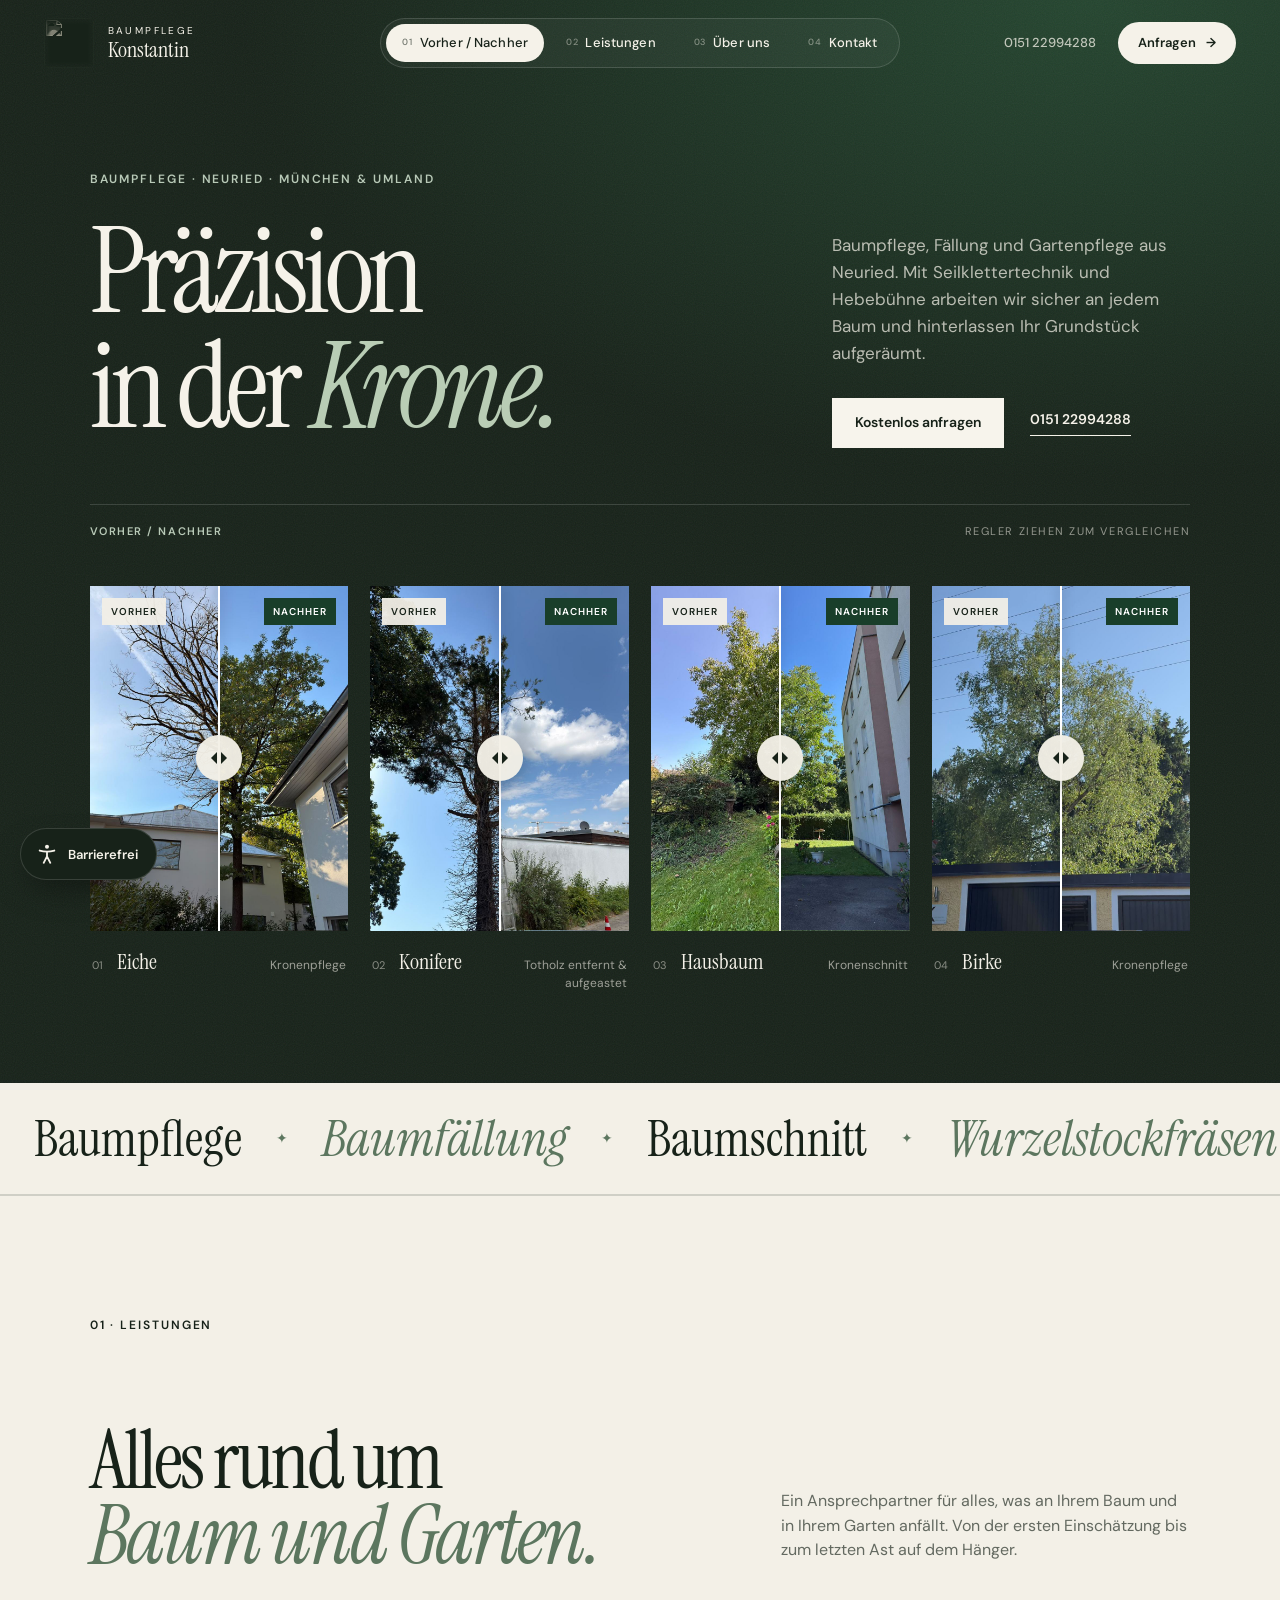
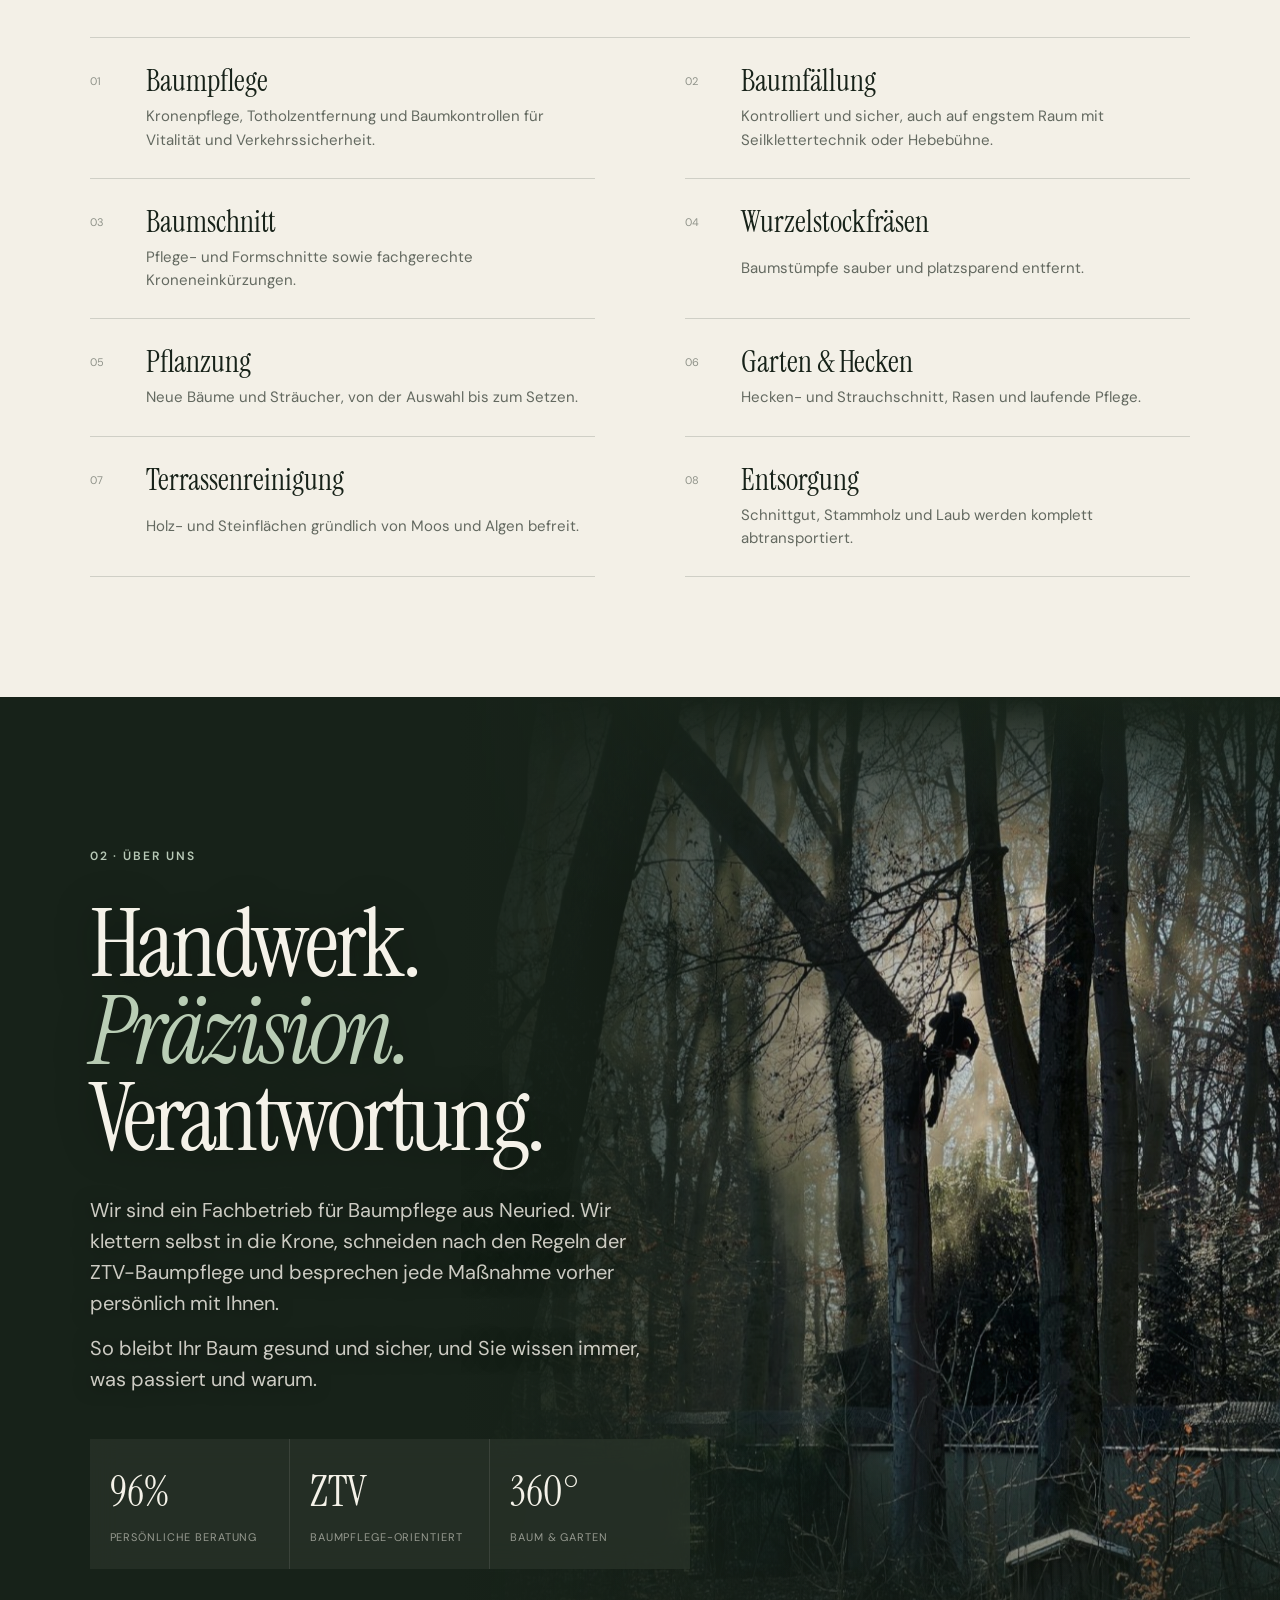
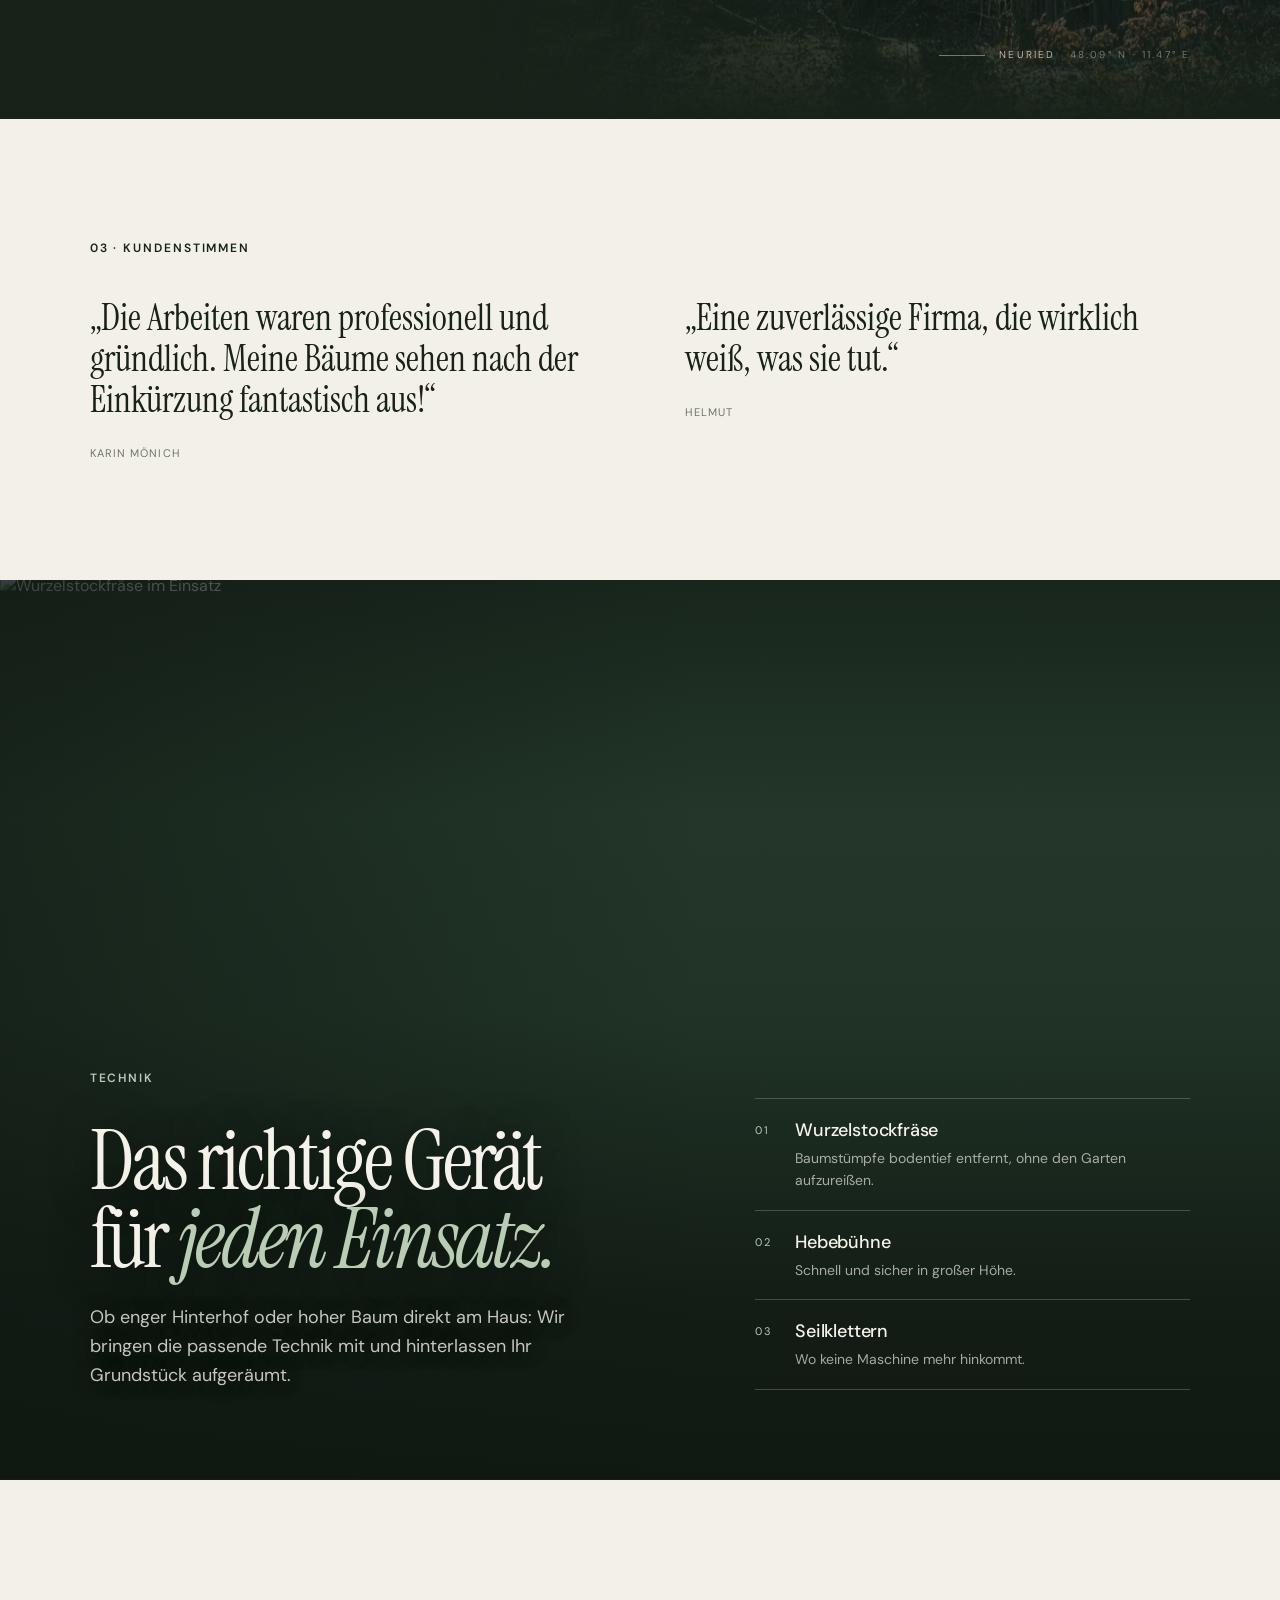
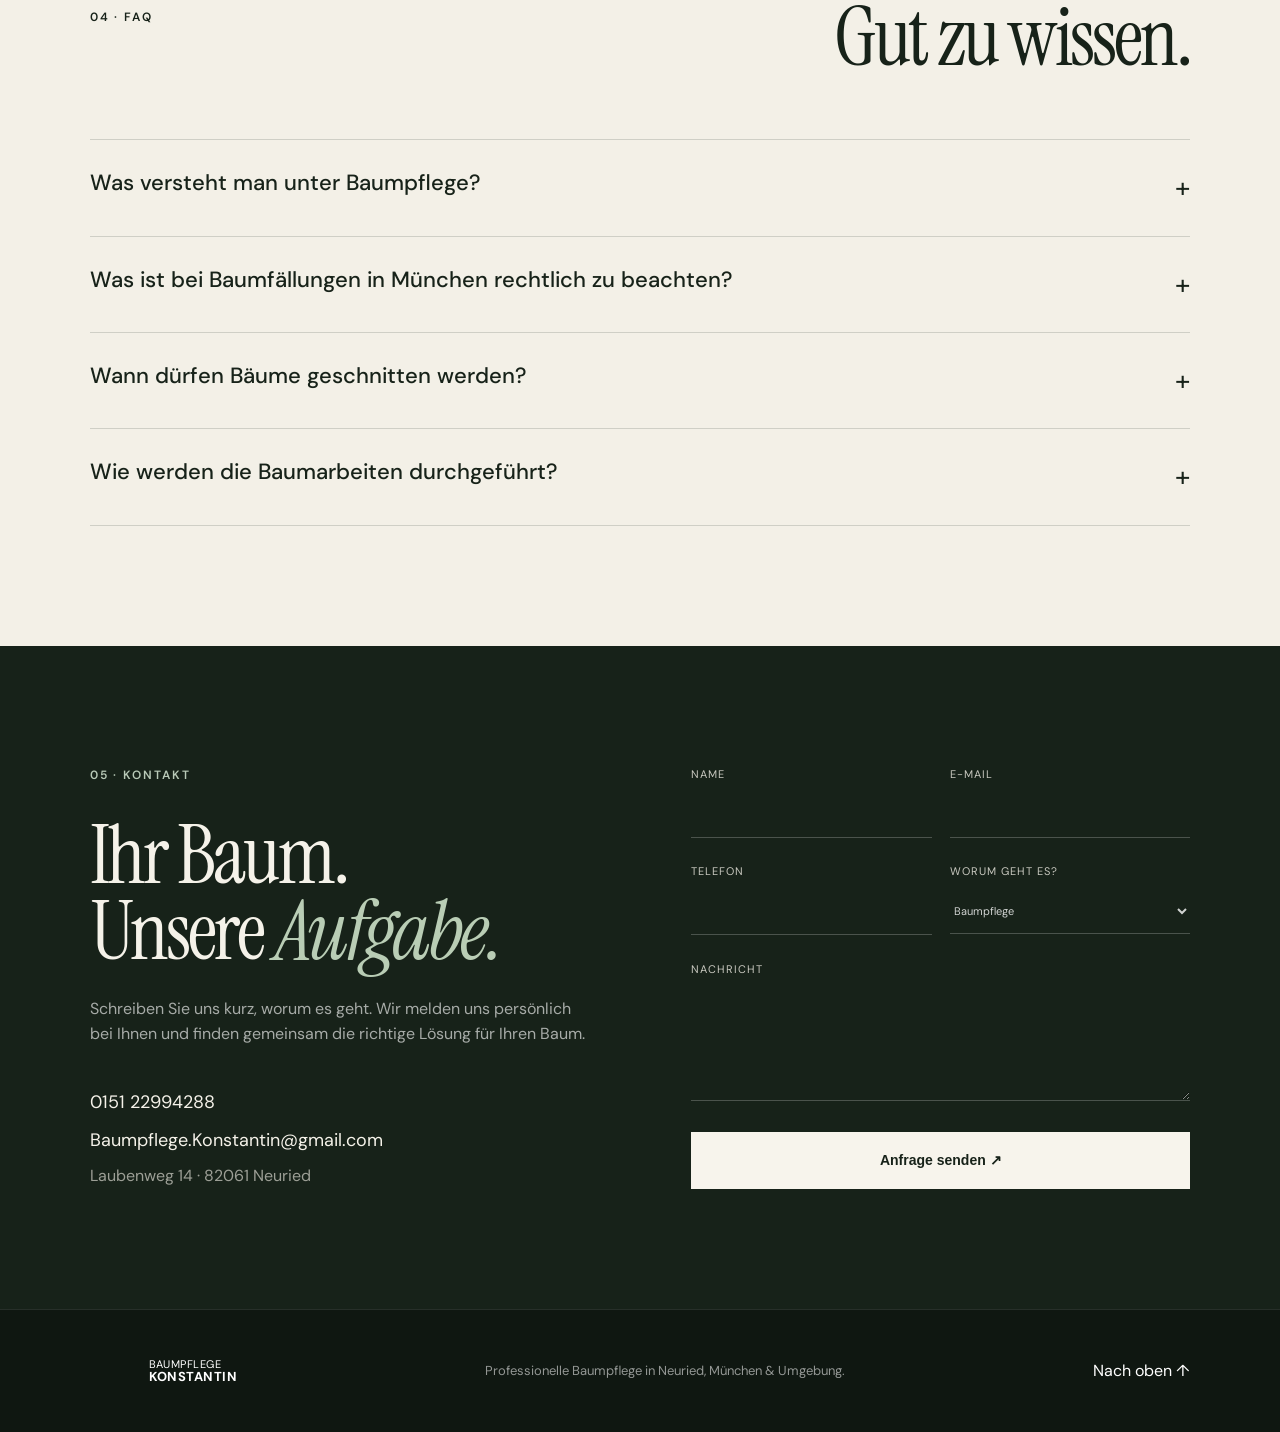
==== commit 5f547c50: "Logo wieder hell-beige statt schwarz-weiß Co-Authored-By: Claude Opus 5.5 (1M context) <noreply@anth" ====
--- a/index.html
+++ b/index.html
@@ -8,9 +8,10 @@
   <link rel="preconnect" href="https://fonts.googleapis.com">
   <link rel="preconnect" href="https://fonts.gstatic.com" crossorigin>
   <link href="https://fonts.googleapis.com/css2?family=DM+Sans:wght@400;500;600;700&family=Instrument+Serif:ital@0;1&display=swap" rel="stylesheet">
-  <link rel="stylesheet" href="styles.css?v=20261008c" />
+  <link rel="stylesheet" href="styles.css?v=20261011" />
 </head>
 <body class="is-loading">
+<svg width="0" height="0" style="position:absolute" aria-hidden="true" focusable="false"><filter id="bk-beige" color-interpolation-filters="sRGB"><feColorMatrix type="matrix" values="0.28 0.55 0.10 0 0  0.27 0.52 0.10 0 0  0.24 0.47 0.10 0 0  0 0 0 1 0"/></filter></svg>
   <a class="skip-link" href="#vorher-nachher">Zum Inhalt springen</a>
   <script>try{var a=JSON.parse(localStorage.getItem('bk-a11y')||'{}');for(var k in a)if(a[k])document.documentElement.classList.add('a11y-'+k)}catch(e){}</script>
   <div class="preloader" aria-hidden="true">
@@ -188,6 +189,6 @@
       <button class="a11y-reset">Alles zurücksetzen</button>
     </div>
   </div>
-<script src="script.js?v=20261008c"></script>
+<script src="script.js?v=20261011"></script>
 </body>
 </html>
--- a/styles.css
+++ b/styles.css
@@ -351,3 +351,9 @@
 .a11y-still .tech-media{--i:0!important}.a11y-still .tech-media img{transform:none!important}
 @media(prefers-reduced-motion:reduce){.tech-media{--i:0!important}.tech-media img{transform:none!important}}
 .tech-head h2 em{font-weight:400;color:#b9cdb5}
+
+/* Logo in Hell-Beige (Ton wie Papier/Creme), auf dunklem Grund */
+.brand-mark,.pl-mark{position:relative}
+.brand-mark img,.on-dark .brand-mark img,.pl-mark img{filter:grayscale(1) invert(1) brightness(1.15) contrast(1.2) url(#bk-beige);mix-blend-mode:screen}
+.nav-wrap:not(.on-dark) .brand-mark{background:var(--ink);border-radius:10px;-webkit-mask-image:none;mask-image:none}
+.footer-brand img{filter:grayscale(1) invert(1) brightness(1.15) contrast(1.2) url(#bk-beige)}
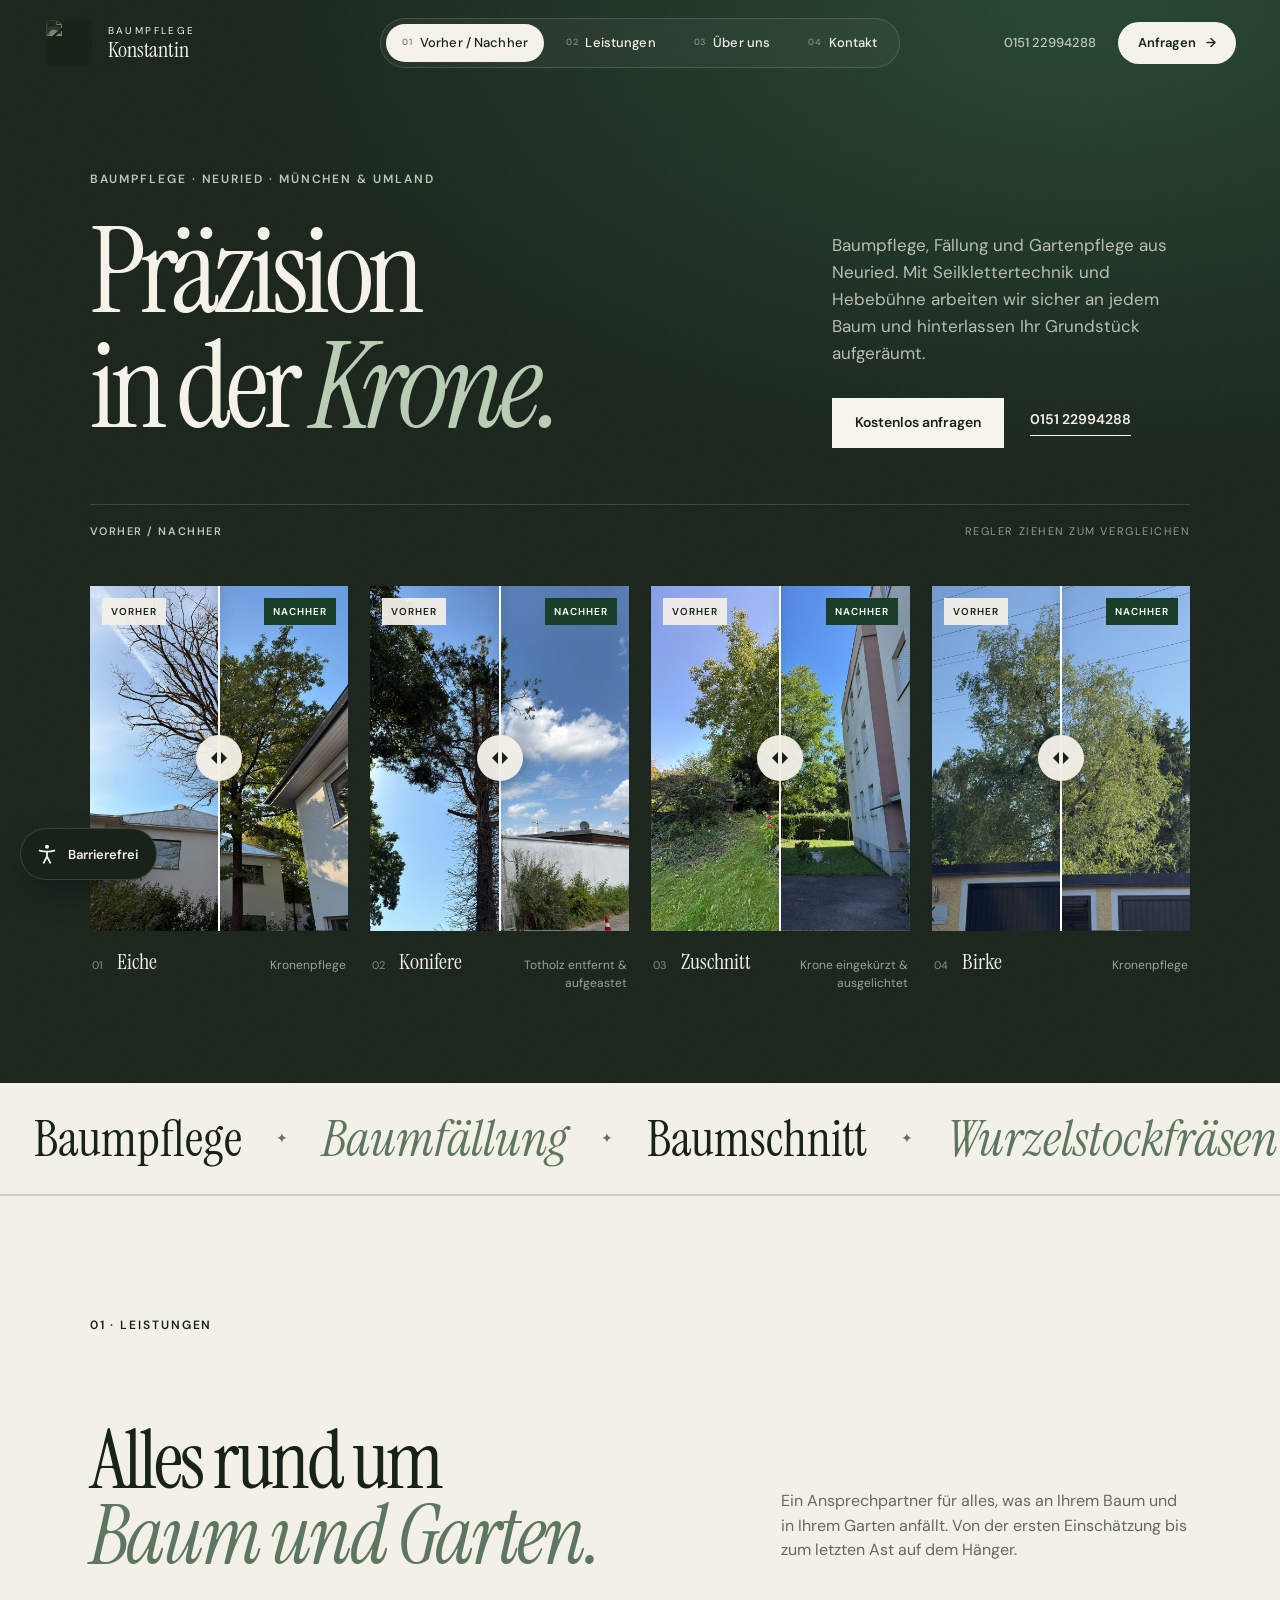
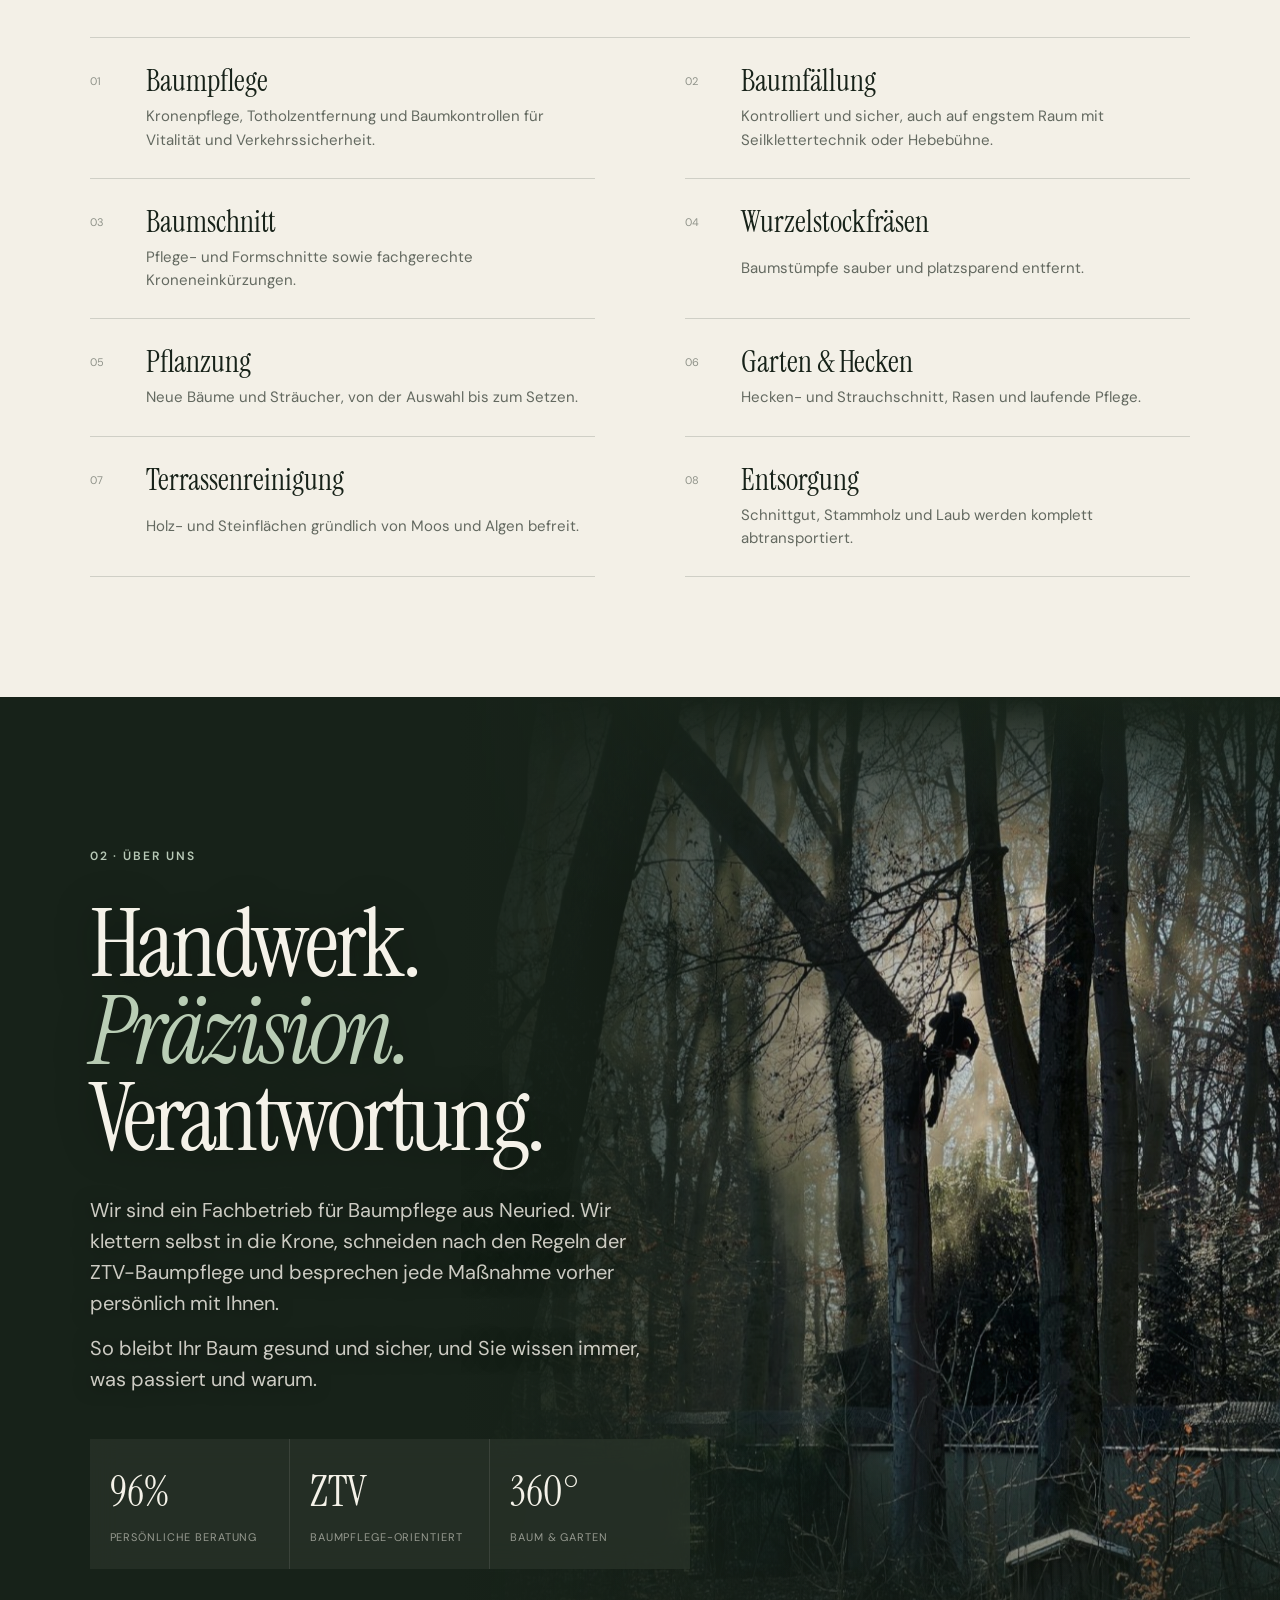
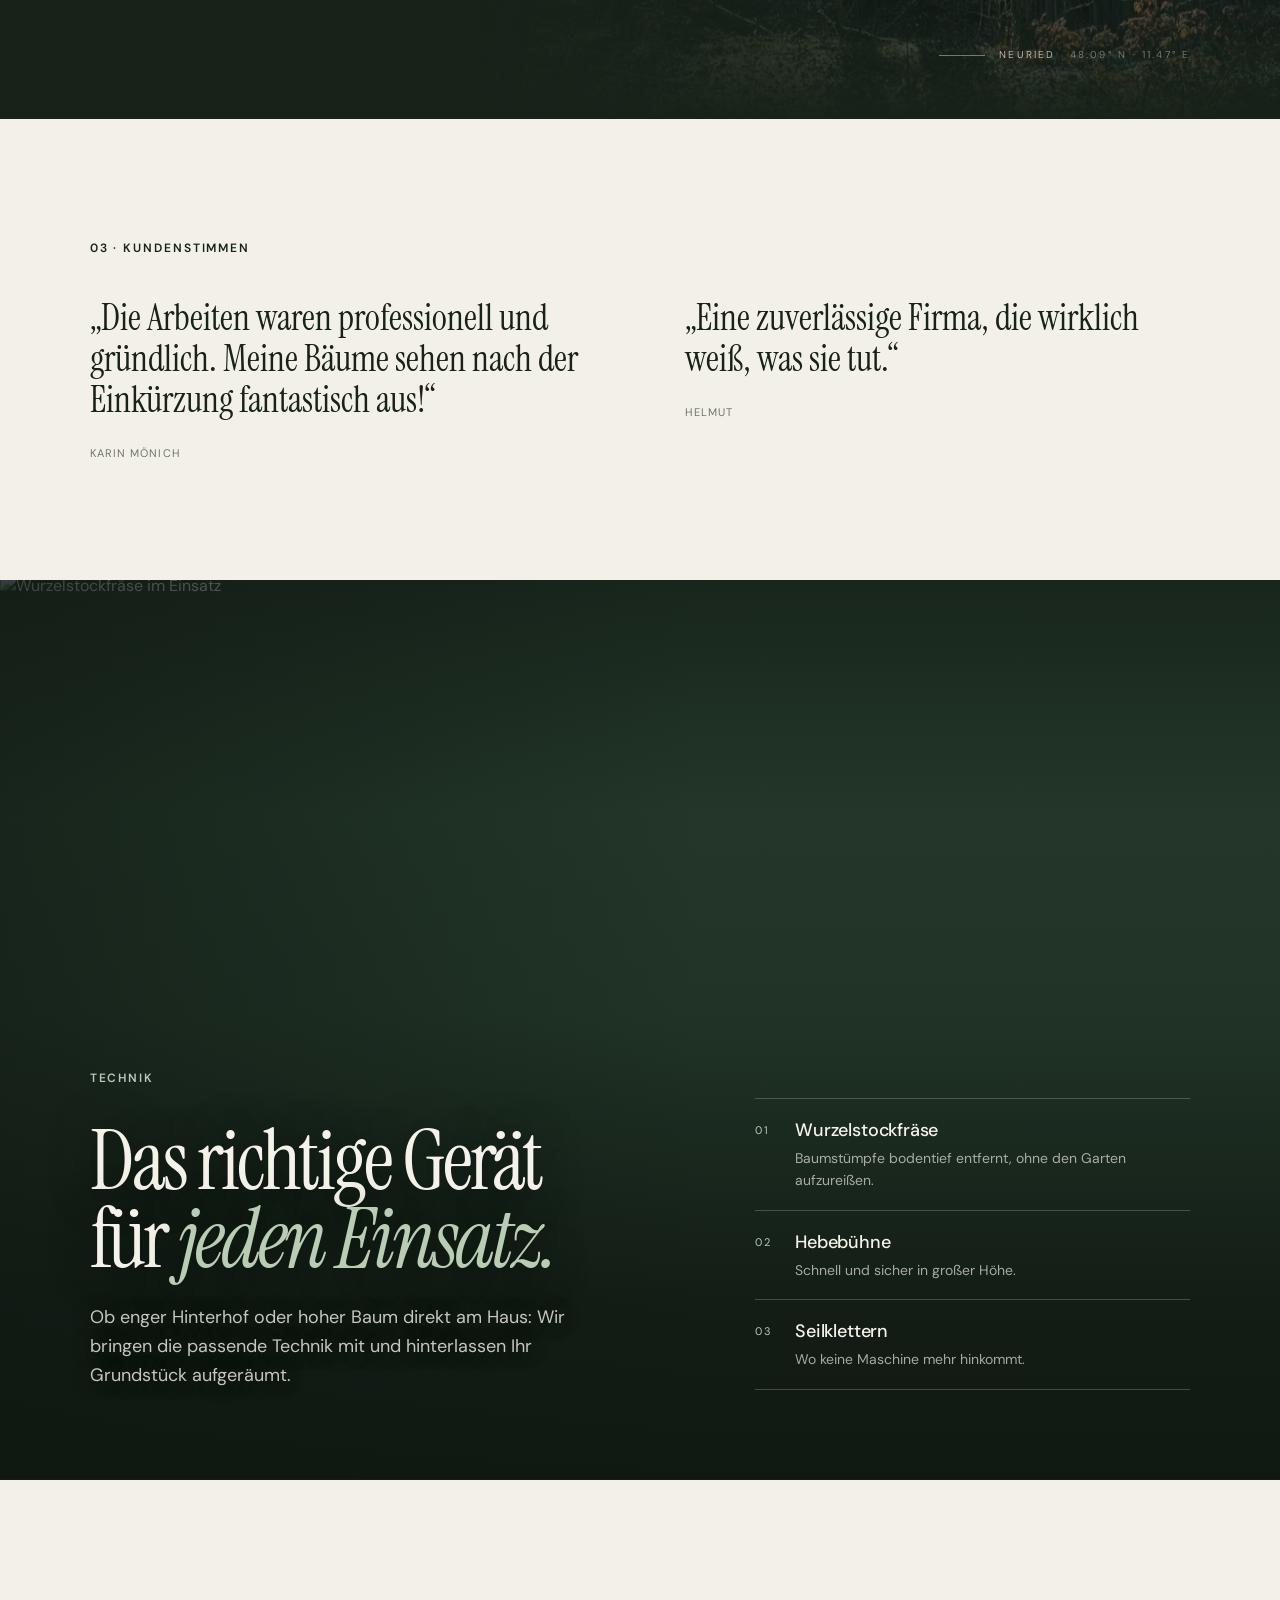
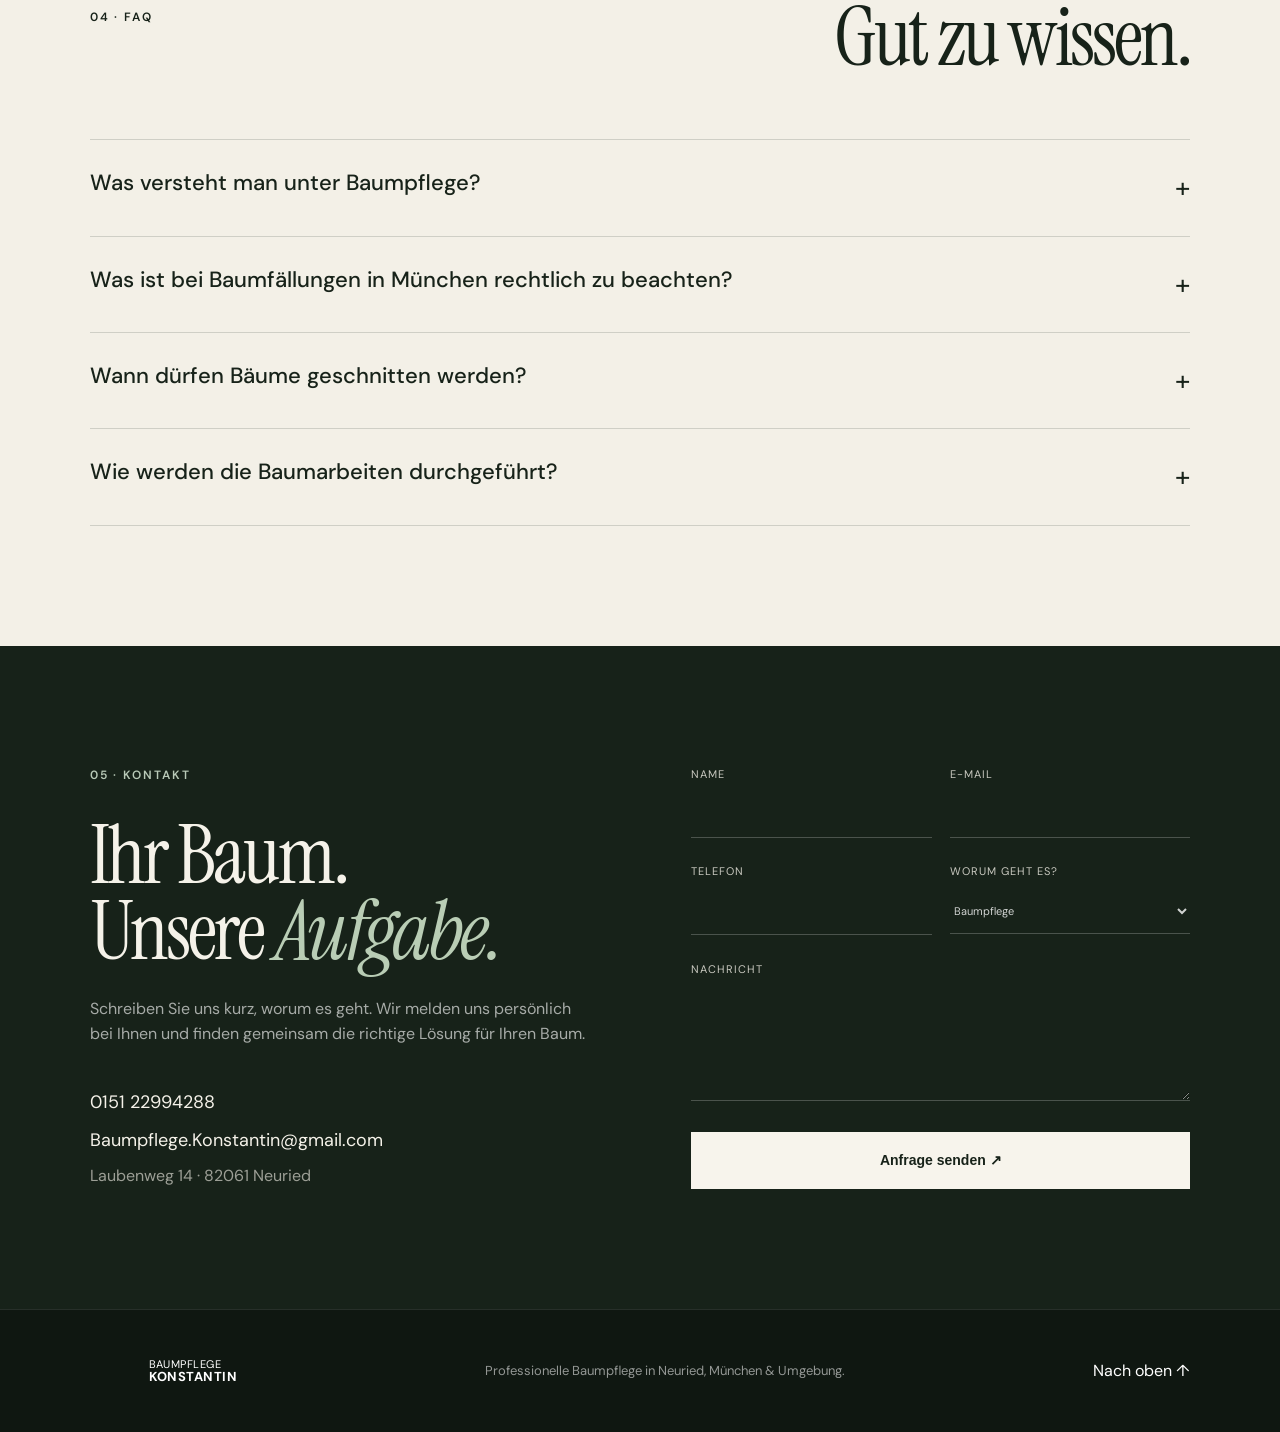
==== commit 8bd90f90: "Vorher/Nachher: Hausbaum in Zuschnitt umbenannt Co-Authored-By: Claude Opus 5.5 (1M context) <norepl" ====
--- a/index.html
+++ b/index.html
@@ -77,7 +77,7 @@
             <span class="ba-tag ba-tag-before">Vorher</span><span class="ba-tag ba-tag-after">Nachher</span>
             <div class="ba-handle" role="slider" tabindex="0" aria-label="Vorher/Nachher vergleichen" aria-valuemin="0" aria-valuemax="100" aria-valuenow="50"><span></span></div>
           </div>
-          <div class="ba-caption"><span>03</span><h3>Hausbaum</h3><p>Kronenschnitt</p></div>
+          <div class="ba-caption"><span>03</span><h3>Zuschnitt</h3><p>Krone eingekürzt &amp; ausgelichtet</p></div>
         </article>
         <article class="ba-slide">
           <div class="ba" style="--pos:50%">
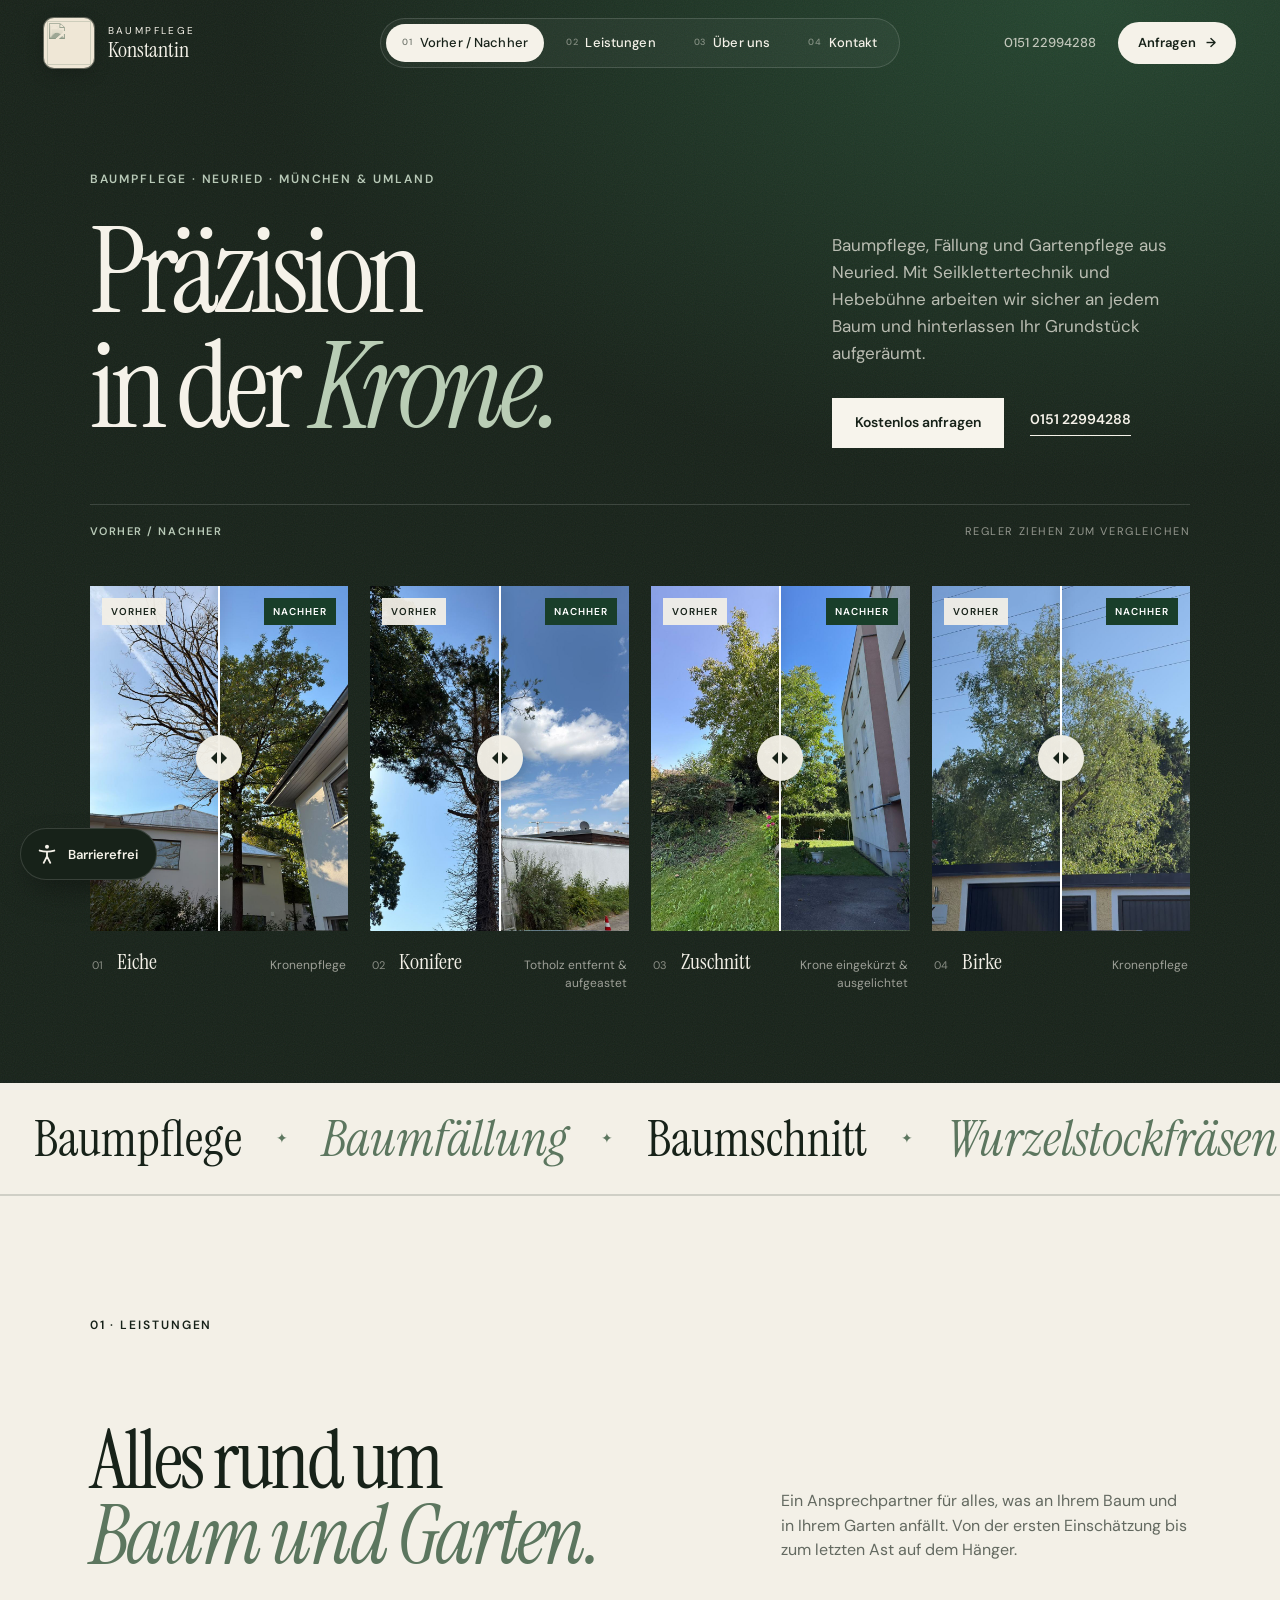
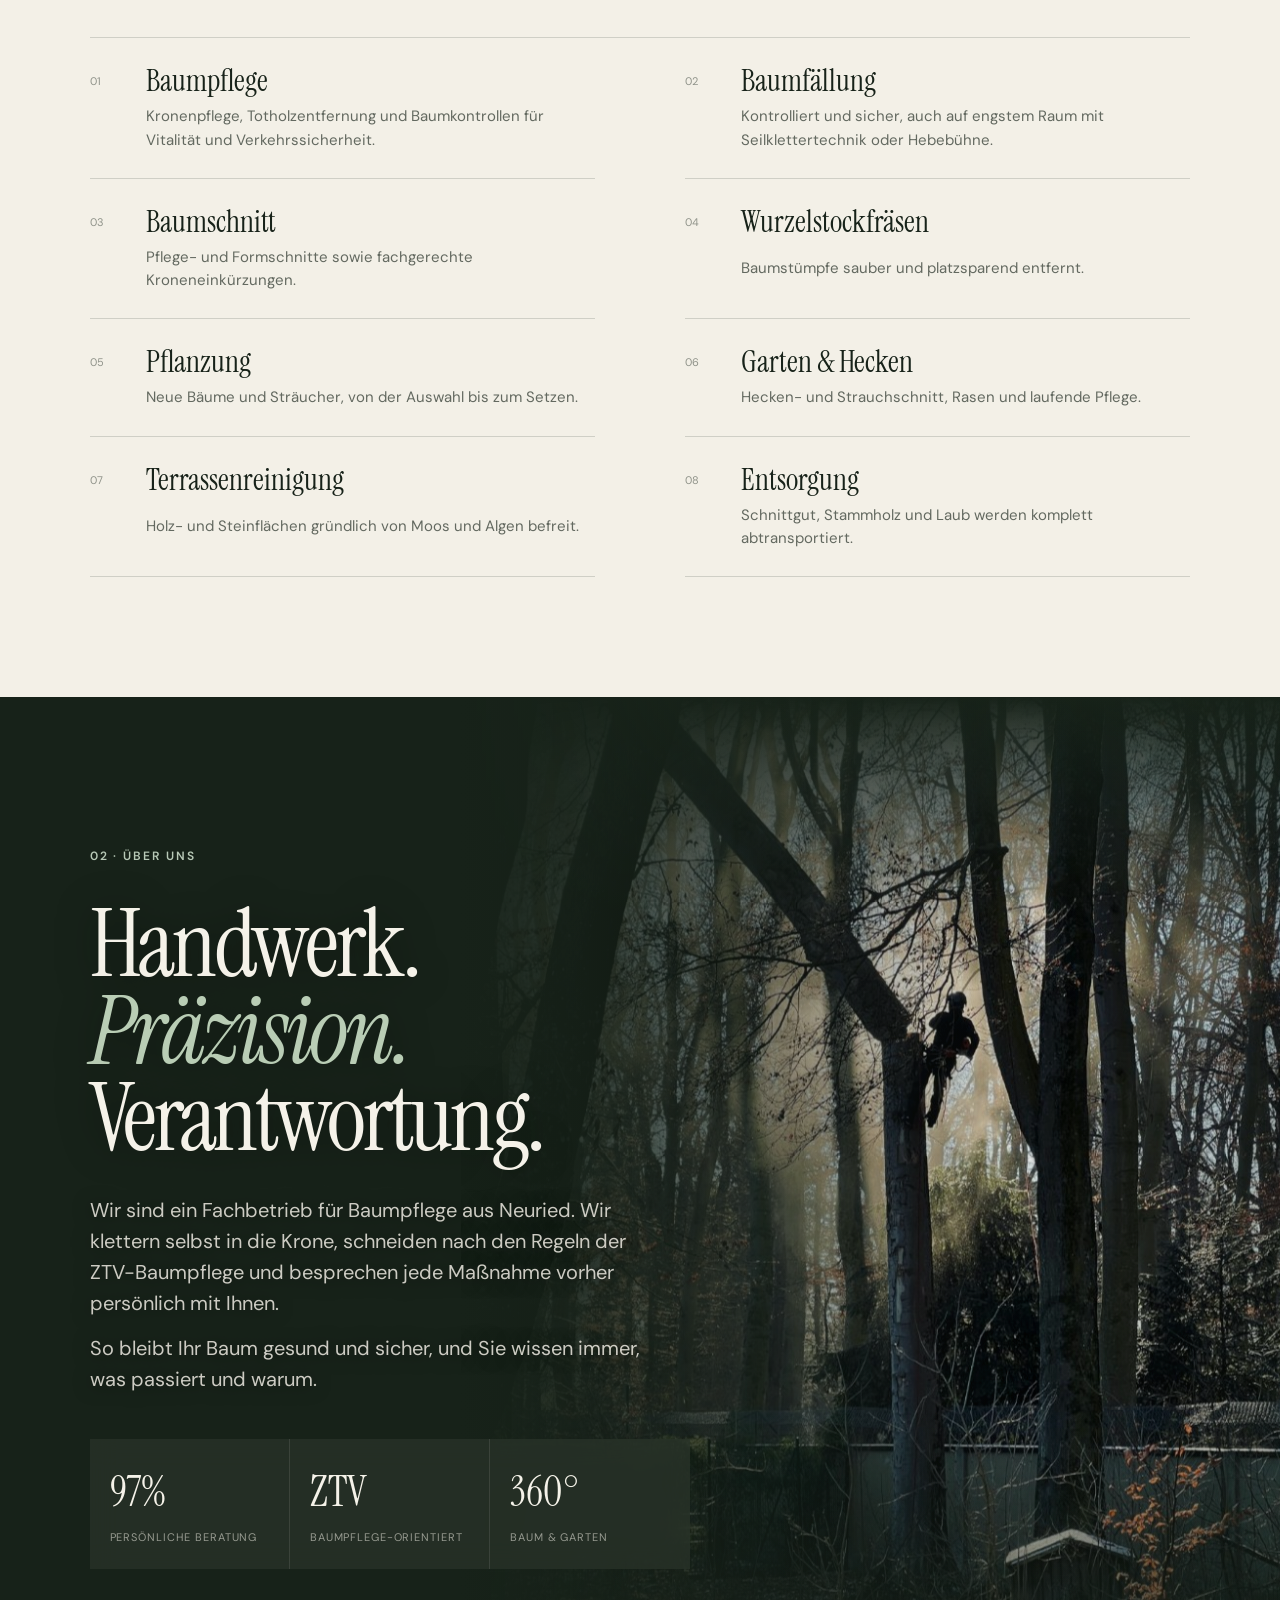
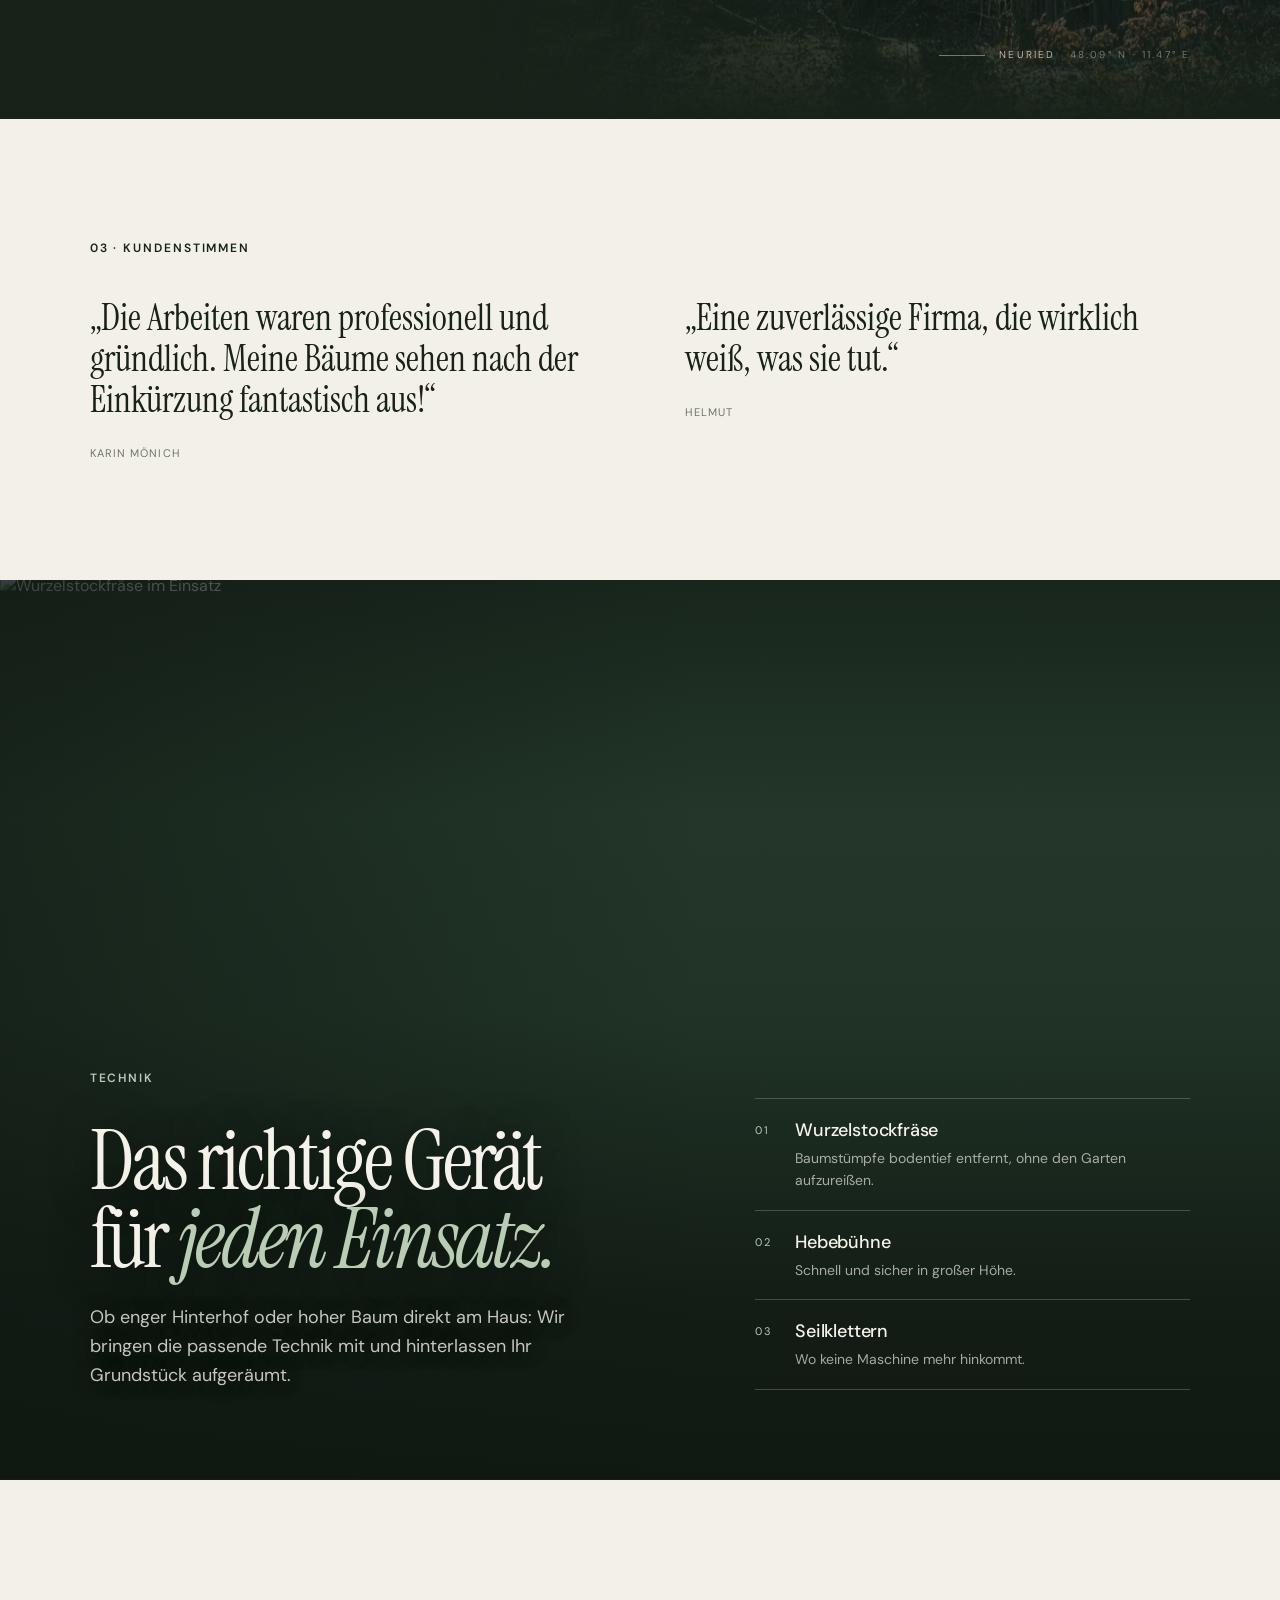
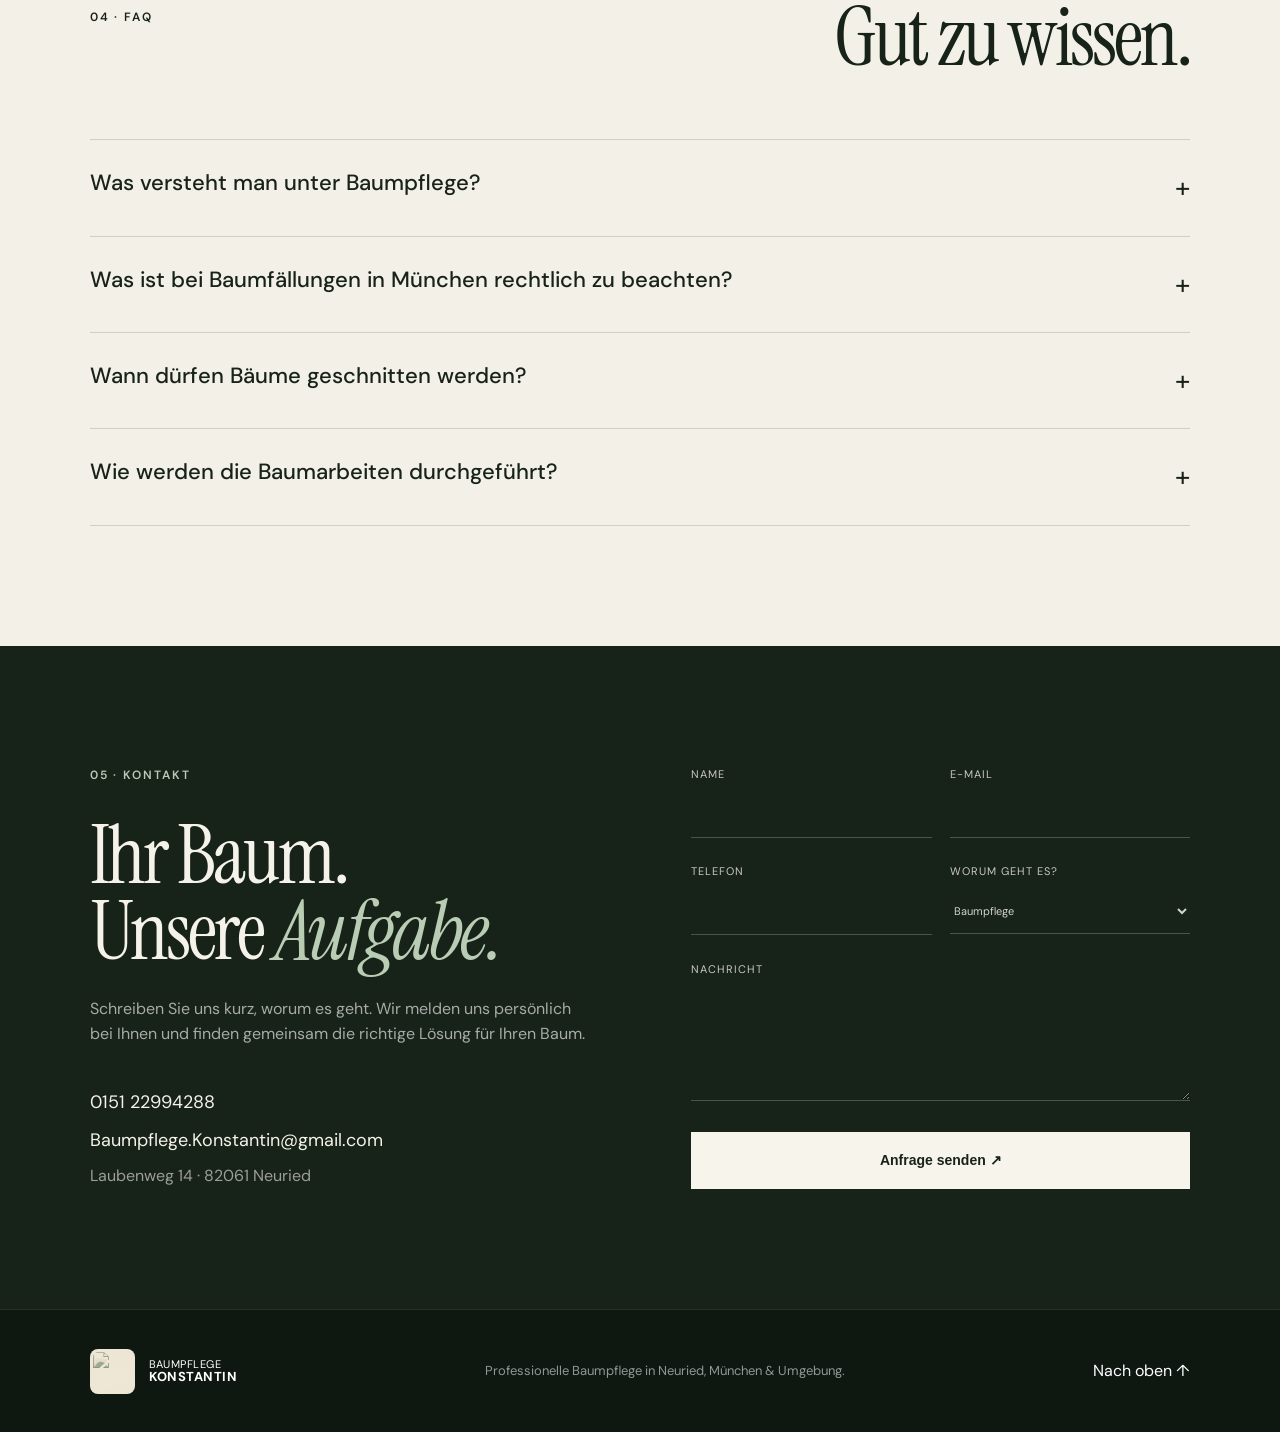
==== commit d8316f0f: "Logo heller: helles Beige-Feld mit waldgrünem Logo Co-Authored-By: Claude Opus 5.5 (1M context) <nor" ====
--- a/index.html
+++ b/index.html
@@ -8,10 +8,10 @@
   <link rel="preconnect" href="https://fonts.googleapis.com">
   <link rel="preconnect" href="https://fonts.gstatic.com" crossorigin>
   <link href="https://fonts.googleapis.com/css2?family=DM+Sans:wght@400;500;600;700&family=Instrument+Serif:ital@0;1&display=swap" rel="stylesheet">
-  <link rel="stylesheet" href="styles.css?v=20261011" />
+  <link rel="stylesheet" href="styles.css?v=20261011b" />
 </head>
 <body class="is-loading">
-<svg width="0" height="0" style="position:absolute" aria-hidden="true" focusable="false"><filter id="bk-beige" color-interpolation-filters="sRGB"><feColorMatrix type="matrix" values="0.28 0.55 0.10 0 0  0.27 0.52 0.10 0 0  0.24 0.47 0.10 0 0  0 0 0 1 0"/></filter></svg>
+<svg width="0" height="0" style="position:absolute" aria-hidden="true" focusable="false"><filter id="bk-beige" color-interpolation-filters="sRGB"><feColorMatrix type="matrix" values="0.28 0.55 0.10 0 0  0.27 0.52 0.10 0 0  0.24 0.47 0.10 0 0  0 0 0 1 0"/></filter><filter id="bk-duo" color-interpolation-filters="sRGB"><feColorMatrix type="matrix" values="0.178 0.600 0.061 0 0.098  0.141 0.474 0.048 0 0.243  0.143 0.482 0.049 0 0.165  0 0 0 1 0"/></filter></svg>
   <a class="skip-link" href="#vorher-nachher">Zum Inhalt springen</a>
   <script>try{var a=JSON.parse(localStorage.getItem('bk-a11y')||'{}');for(var k in a)if(a[k])document.documentElement.classList.add('a11y-'+k)}catch(e){}</script>
   <div class="preloader" aria-hidden="true">
@@ -189,6 +189,6 @@
       <button class="a11y-reset">Alles zurücksetzen</button>
     </div>
   </div>
-<script src="script.js?v=20261011"></script>
+<script src="script.js?v=20261011b"></script>
 </body>
 </html>
--- a/styles.css
+++ b/styles.css
@@ -357,3 +357,8 @@
 .brand-mark img,.on-dark .brand-mark img,.pl-mark img{filter:grayscale(1) invert(1) brightness(1.15) contrast(1.2) url(#bk-beige);mix-blend-mode:screen}
 .nav-wrap:not(.on-dark) .brand-mark{background:var(--ink);border-radius:10px;-webkit-mask-image:none;mask-image:none}
 .footer-brand img{filter:grayscale(1) invert(1) brightness(1.15) contrast(1.2) url(#bk-beige)}
+
+/* Logo hell: helles Beige-Feld mit Logo im Originalbild, in jedem Zustand gleich */
+.brand-mark,.on-dark .brand-mark,.nav-wrap:not(.on-dark) .brand-mark,.pl-mark{background:#efe7d6;border-radius:10px;-webkit-mask-image:none;mask-image:none;box-shadow:0 0 0 1px rgba(239,231,214,.35),0 6px 18px rgba(0,0,0,.18)}
+.brand-mark img,.on-dark .brand-mark img,.pl-mark img{filter:contrast(1.2) brightness(1.05) url(#bk-duo);mix-blend-mode:normal;padding:3px}
+.footer-brand img{filter:contrast(1.2) brightness(1.05) url(#bk-duo);mix-blend-mode:normal;background:#efe7d6;border-radius:8px;padding:3px}
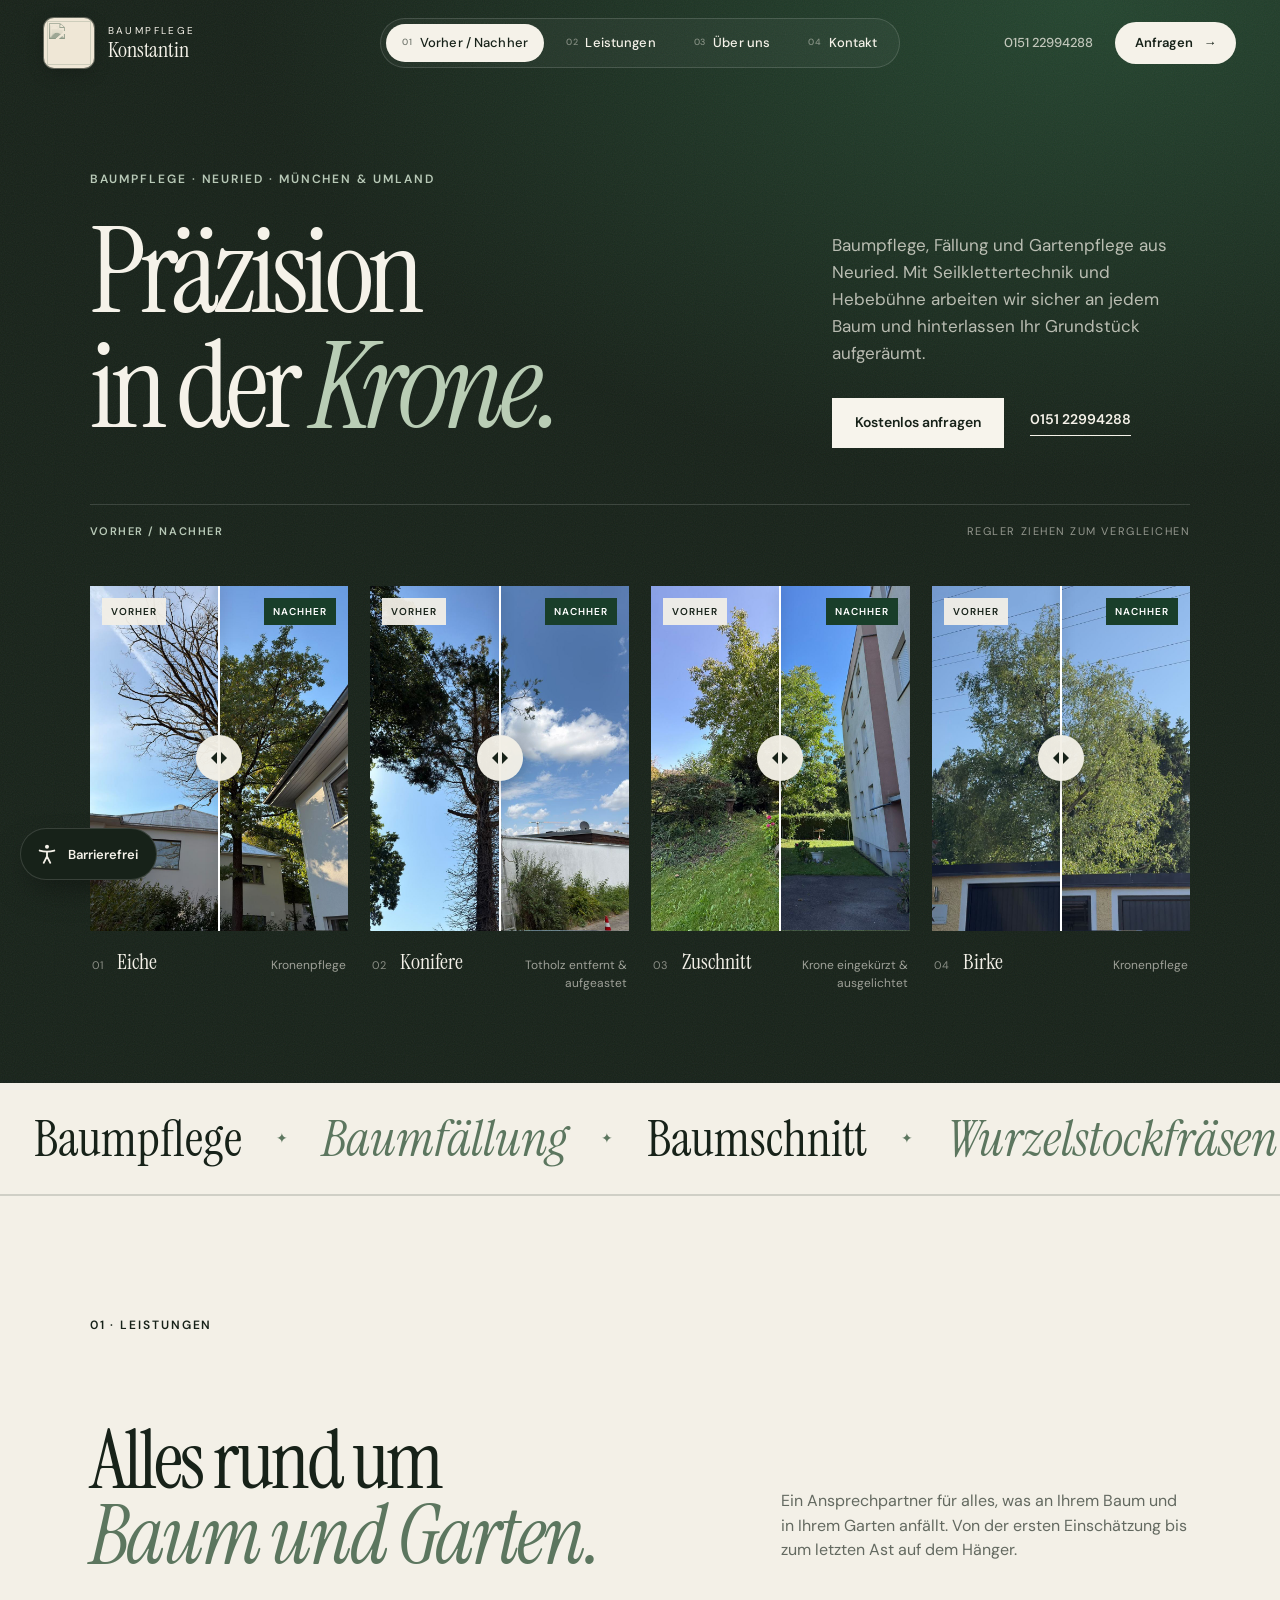
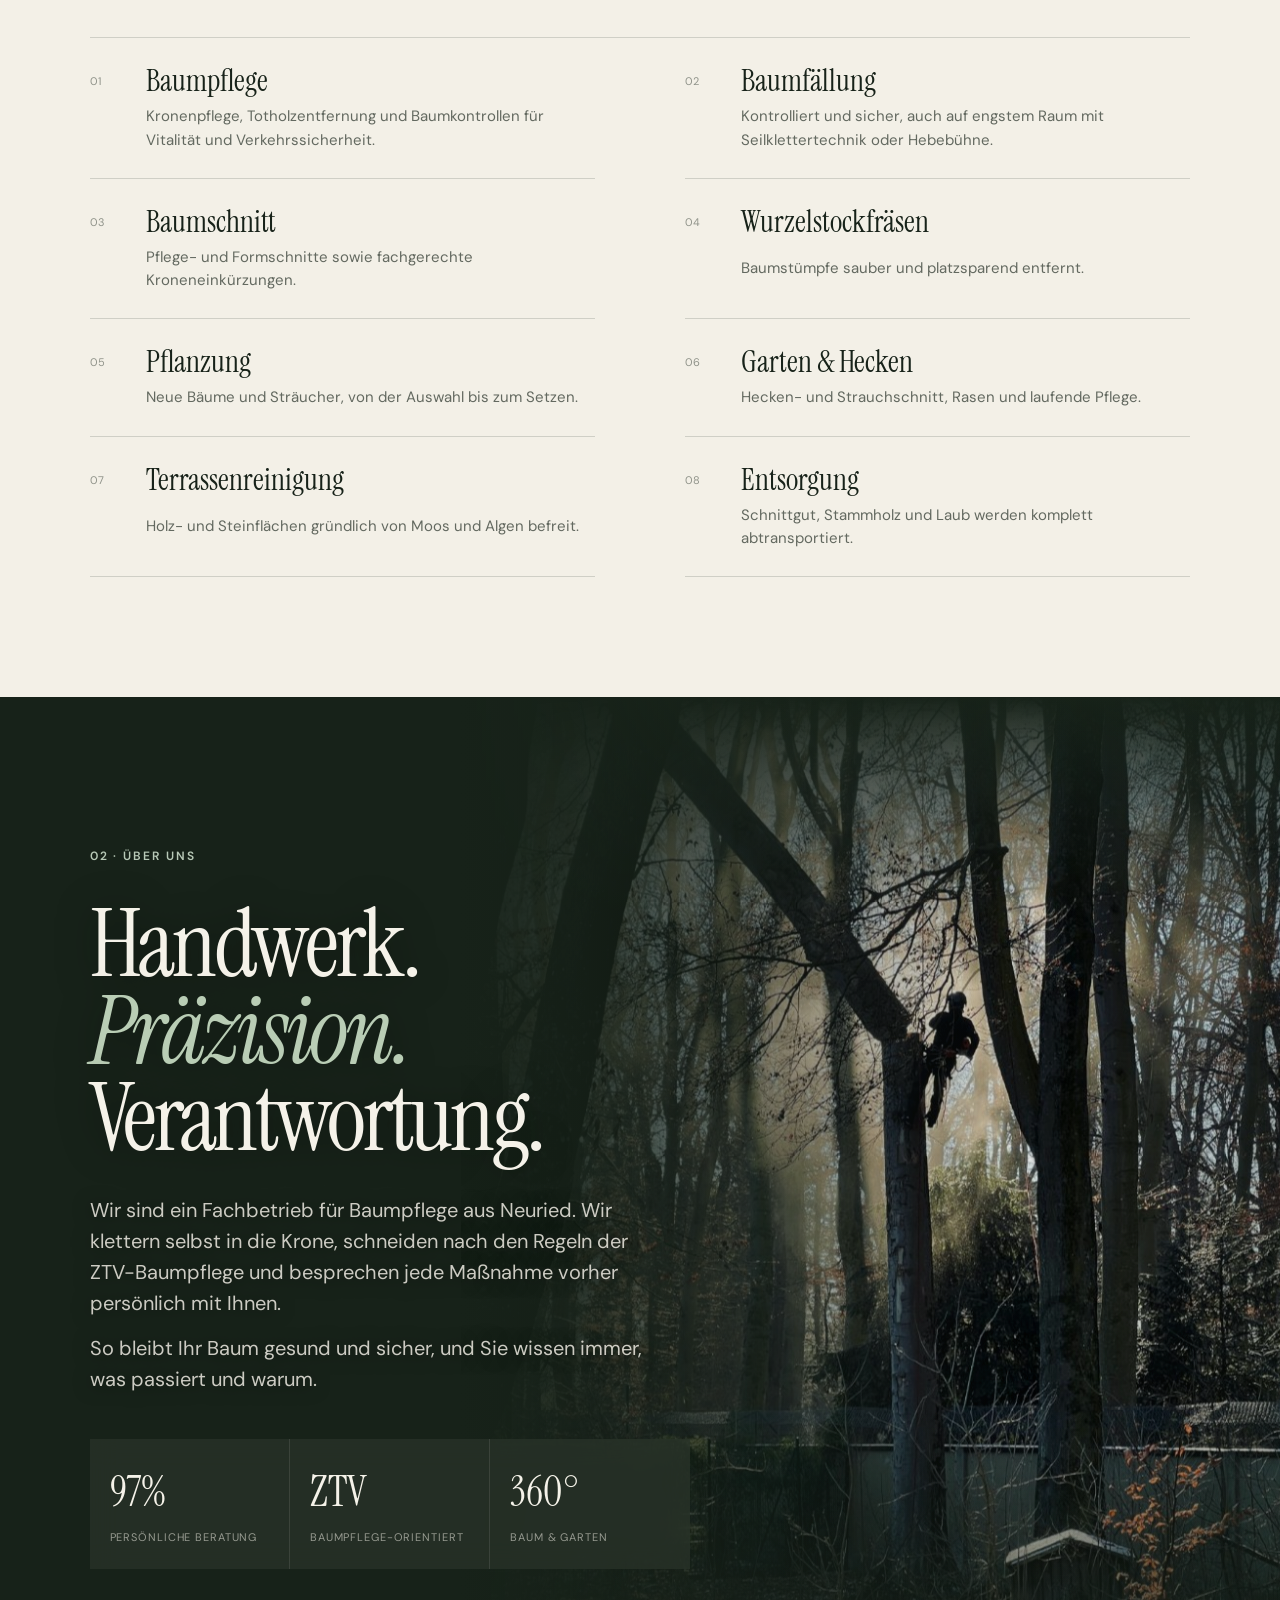
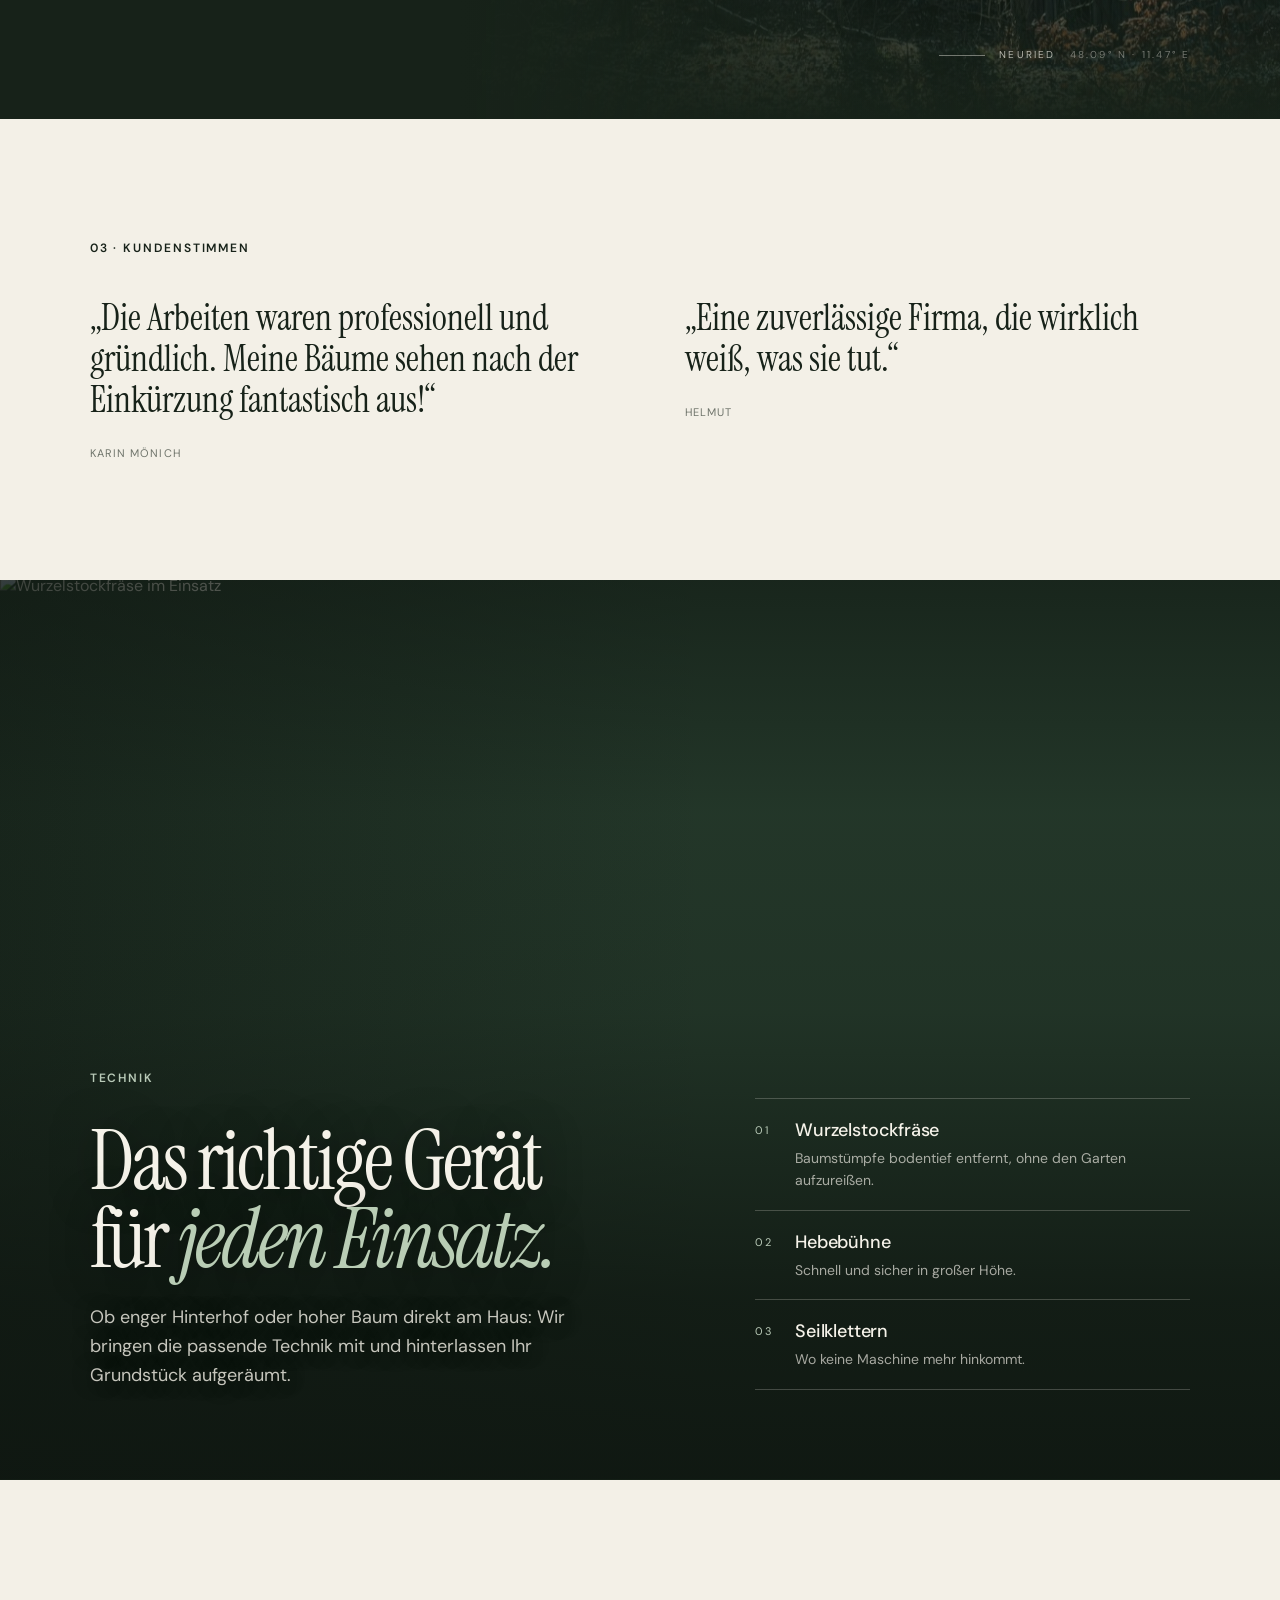
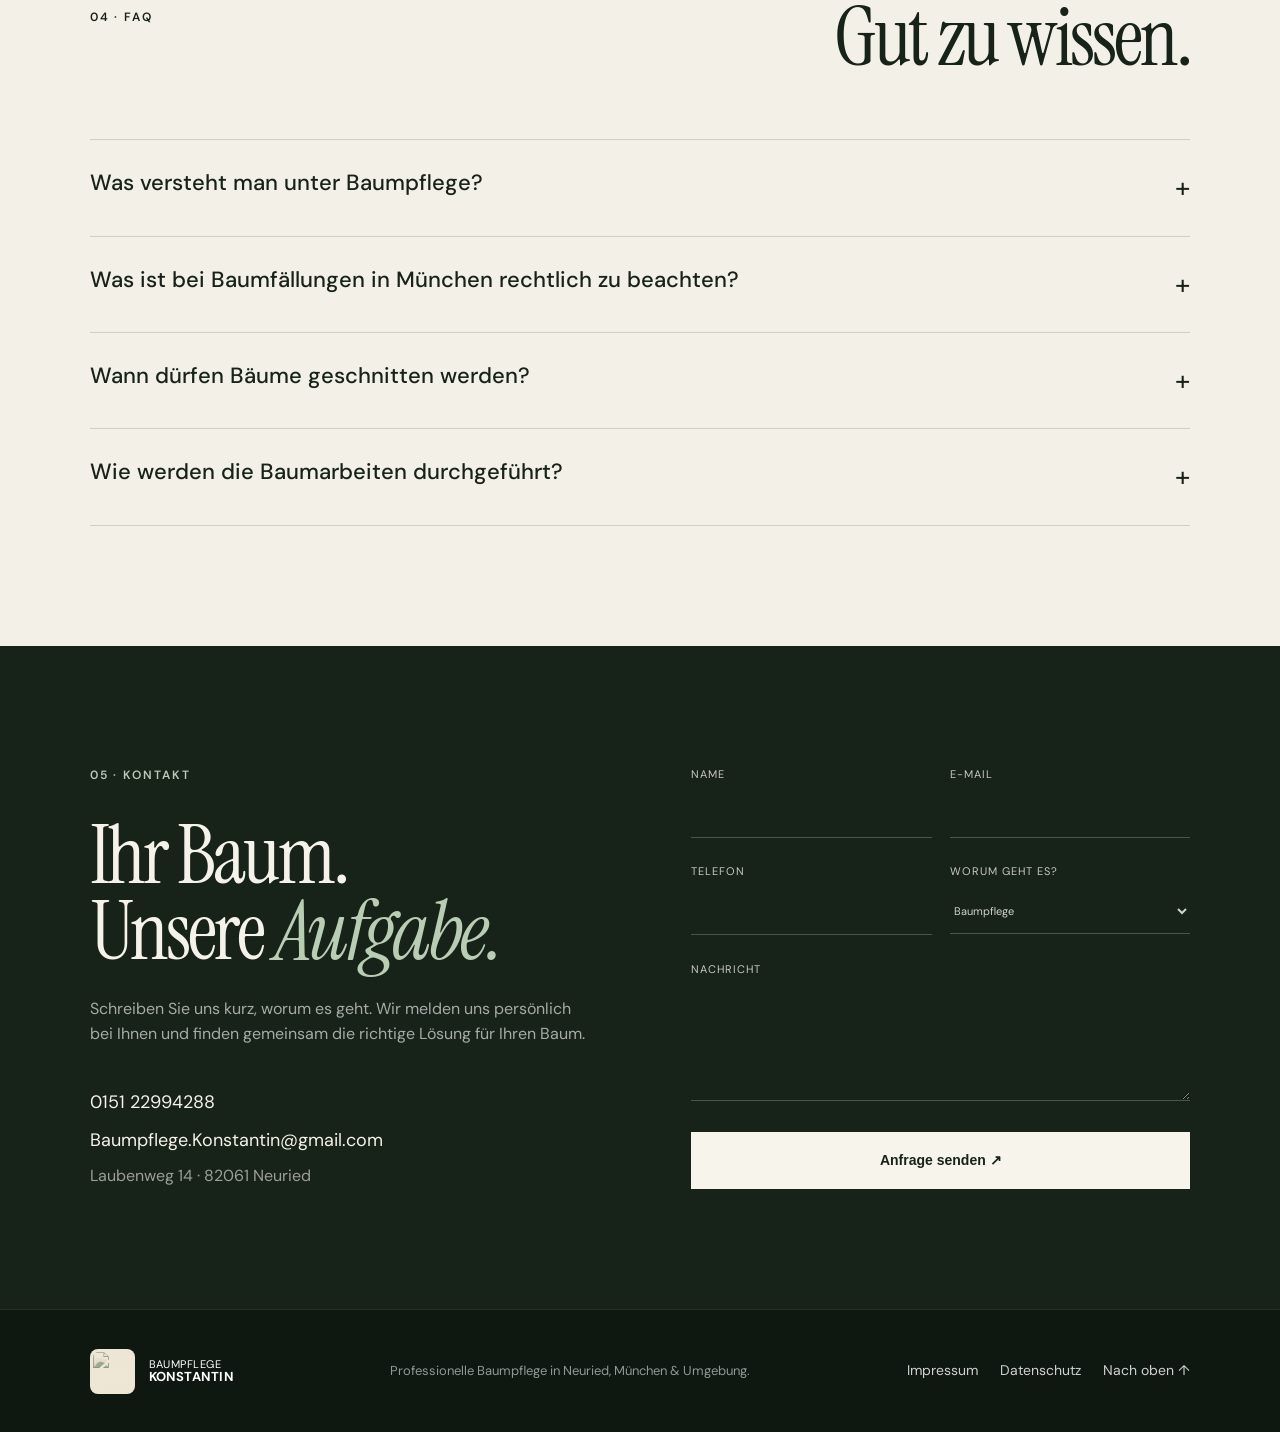
==== commit 7d9e6bc2: "Impressum und Datenschutz als Unterseiten, Schriften lokal statt von Google Co-Authored-By: Claude O" ====
--- a/index.html
+++ b/index.html
@@ -5,9 +5,7 @@
   <meta name="viewport" content="width=device-width, initial-scale=1" />
   <meta name="description" content="Baumpflege Konstantin – professionelle Baumpflege, Baumfällung, Baumschnitt, Wurzelstockfräsen und Gartenpflege in Neuried, München und Umgebung." />
   <title>Baumpflege Konstantin | München & Umgebung</title>
-  <link rel="preconnect" href="https://fonts.googleapis.com">
-  <link rel="preconnect" href="https://fonts.gstatic.com" crossorigin>
-  <link href="https://fonts.googleapis.com/css2?family=DM+Sans:wght@400;500;600;700&family=Instrument+Serif:ital@0;1&display=swap" rel="stylesheet">
+  <link rel="stylesheet" href="fonts.css" />
   <link rel="stylesheet" href="styles.css?v=20261011b" />
 </head>
 <body class="is-loading">
@@ -167,7 +165,7 @@
   <footer>
     <div class="brand footer-brand"><img src="https://primary.jwwb.nl/public/u/a/l/temp-heqrodicphztsxyxnoli/logo-high.jpg?enable=upscale&enable-io=true&height=70" alt="Baumpflege Konstantin Logo"><span>Baumpflege<br><strong>Konstantin</strong></span></div>
     <p>Professionelle Baumpflege in Neuried, München & Umgebung.</p>
-    <div><a href="#top">Nach oben ↑</a></div>
+    <div class="footer-links"><a href="impressum.html">Impressum</a><a href="datenschutz.html">Datenschutz</a><a href="#top">Nach oben ↑</a></div>
   </footer>
 
   <div class="a11y" data-open="false">
--- a/fonts.css
+++ b/fonts.css
@@ -0,0 +1,108 @@
+/* latin-ext */
+@font-face {
+  font-family: 'DM Sans';
+  font-style: normal;
+  font-weight: 400;
+  font-display: swap;
+  src: url(fonts/DMSans-normal-latin-ext.woff2) format('woff2');
+  unicode-range: U+0100-02BA, U+02BD-02C5, U+02C7-02CC, U+02CE-02D7, U+02DD-02FF, U+0304, U+0308, U+0329, U+1D00-1DBF, U+1E00-1E9F, U+1EF2-1EFF, U+2020, U+20A0-20AB, U+20AD-20C4, U+2113, U+2C60-2C7F, U+A720-A7FF;
+}
+/* latin */
+@font-face {
+  font-family: 'DM Sans';
+  font-style: normal;
+  font-weight: 400;
+  font-display: swap;
+  src: url(fonts/DMSans-normal-latin.woff2) format('woff2');
+  unicode-range: U+0000-00FF, U+0131, U+0152-0153, U+02BB-02BC, U+02C6, U+02DA, U+02DC, U+0304, U+0308, U+0329, U+2000-206F, U+20AC, U+2122, U+2191, U+2193, U+2212, U+2215, U+FEFF, U+FFFD;
+}
+/* latin-ext */
+@font-face {
+  font-family: 'DM Sans';
+  font-style: normal;
+  font-weight: 500;
+  font-display: swap;
+  src: url(fonts/DMSans-normal-latin-ext.woff2) format('woff2');
+  unicode-range: U+0100-02BA, U+02BD-02C5, U+02C7-02CC, U+02CE-02D7, U+02DD-02FF, U+0304, U+0308, U+0329, U+1D00-1DBF, U+1E00-1E9F, U+1EF2-1EFF, U+2020, U+20A0-20AB, U+20AD-20C4, U+2113, U+2C60-2C7F, U+A720-A7FF;
+}
+/* latin */
+@font-face {
+  font-family: 'DM Sans';
+  font-style: normal;
+  font-weight: 500;
+  font-display: swap;
+  src: url(fonts/DMSans-normal-latin.woff2) format('woff2');
+  unicode-range: U+0000-00FF, U+0131, U+0152-0153, U+02BB-02BC, U+02C6, U+02DA, U+02DC, U+0304, U+0308, U+0329, U+2000-206F, U+20AC, U+2122, U+2191, U+2193, U+2212, U+2215, U+FEFF, U+FFFD;
+}
+/* latin-ext */
+@font-face {
+  font-family: 'DM Sans';
+  font-style: normal;
+  font-weight: 600;
+  font-display: swap;
+  src: url(fonts/DMSans-normal-latin-ext.woff2) format('woff2');
+  unicode-range: U+0100-02BA, U+02BD-02C5, U+02C7-02CC, U+02CE-02D7, U+02DD-02FF, U+0304, U+0308, U+0329, U+1D00-1DBF, U+1E00-1E9F, U+1EF2-1EFF, U+2020, U+20A0-20AB, U+20AD-20C4, U+2113, U+2C60-2C7F, U+A720-A7FF;
+}
+/* latin */
+@font-face {
+  font-family: 'DM Sans';
+  font-style: normal;
+  font-weight: 600;
+  font-display: swap;
+  src: url(fonts/DMSans-normal-latin.woff2) format('woff2');
+  unicode-range: U+0000-00FF, U+0131, U+0152-0153, U+02BB-02BC, U+02C6, U+02DA, U+02DC, U+0304, U+0308, U+0329, U+2000-206F, U+20AC, U+2122, U+2191, U+2193, U+2212, U+2215, U+FEFF, U+FFFD;
+}
+/* latin-ext */
+@font-face {
+  font-family: 'DM Sans';
+  font-style: normal;
+  font-weight: 700;
+  font-display: swap;
+  src: url(fonts/DMSans-normal-latin-ext.woff2) format('woff2');
+  unicode-range: U+0100-02BA, U+02BD-02C5, U+02C7-02CC, U+02CE-02D7, U+02DD-02FF, U+0304, U+0308, U+0329, U+1D00-1DBF, U+1E00-1E9F, U+1EF2-1EFF, U+2020, U+20A0-20AB, U+20AD-20C4, U+2113, U+2C60-2C7F, U+A720-A7FF;
+}
+/* latin */
+@font-face {
+  font-family: 'DM Sans';
+  font-style: normal;
+  font-weight: 700;
+  font-display: swap;
+  src: url(fonts/DMSans-normal-latin.woff2) format('woff2');
+  unicode-range: U+0000-00FF, U+0131, U+0152-0153, U+02BB-02BC, U+02C6, U+02DA, U+02DC, U+0304, U+0308, U+0329, U+2000-206F, U+20AC, U+2122, U+2191, U+2193, U+2212, U+2215, U+FEFF, U+FFFD;
+}
+/* latin-ext */
+@font-face {
+  font-family: 'Instrument Serif';
+  font-style: italic;
+  font-weight: 400;
+  font-display: swap;
+  src: url(fonts/InstrumentSerif-italic-latin-ext.woff2) format('woff2');
+  unicode-range: U+0100-02BA, U+02BD-02C5, U+02C7-02CC, U+02CE-02D7, U+02DD-02FF, U+0304, U+0308, U+0329, U+1D00-1DBF, U+1E00-1E9F, U+1EF2-1EFF, U+2020, U+20A0-20AB, U+20AD-20C4, U+2113, U+2C60-2C7F, U+A720-A7FF;
+}
+/* latin */
+@font-face {
+  font-family: 'Instrument Serif';
+  font-style: italic;
+  font-weight: 400;
+  font-display: swap;
+  src: url(fonts/InstrumentSerif-italic-latin.woff2) format('woff2');
+  unicode-range: U+0000-00FF, U+0131, U+0152-0153, U+02BB-02BC, U+02C6, U+02DA, U+02DC, U+0304, U+0308, U+0329, U+2000-206F, U+20AC, U+2122, U+2191, U+2193, U+2212, U+2215, U+FEFF, U+FFFD;
+}
+/* latin-ext */
+@font-face {
+  font-family: 'Instrument Serif';
+  font-style: normal;
+  font-weight: 400;
+  font-display: swap;
+  src: url(fonts/InstrumentSerif-normal-latin-ext.woff2) format('woff2');
+  unicode-range: U+0100-02BA, U+02BD-02C5, U+02C7-02CC, U+02CE-02D7, U+02DD-02FF, U+0304, U+0308, U+0329, U+1D00-1DBF, U+1E00-1E9F, U+1EF2-1EFF, U+2020, U+20A0-20AB, U+20AD-20C4, U+2113, U+2C60-2C7F, U+A720-A7FF;
+}
+/* latin */
+@font-face {
+  font-family: 'Instrument Serif';
+  font-style: normal;
+  font-weight: 400;
+  font-display: swap;
+  src: url(fonts/InstrumentSerif-normal-latin.woff2) format('woff2');
+  unicode-range: U+0000-00FF, U+0131, U+0152-0153, U+02BB-02BC, U+02C6, U+02DA, U+02DC, U+0304, U+0308, U+0329, U+2000-206F, U+20AC, U+2122, U+2191, U+2193, U+2212, U+2215, U+FEFF, U+FFFD;
+}
--- a/styles.css
+++ b/styles.css
@@ -362,3 +362,6 @@
 .brand-mark,.on-dark .brand-mark,.nav-wrap:not(.on-dark) .brand-mark,.pl-mark{background:#efe7d6;border-radius:10px;-webkit-mask-image:none;mask-image:none;box-shadow:0 0 0 1px rgba(239,231,214,.35),0 6px 18px rgba(0,0,0,.18)}
 .brand-mark img,.on-dark .brand-mark img,.pl-mark img{filter:contrast(1.2) brightness(1.05) url(#bk-duo);mix-blend-mode:normal;padding:3px}
 .footer-brand img{filter:contrast(1.2) brightness(1.05) url(#bk-duo);mix-blend-mode:normal;background:#efe7d6;border-radius:8px;padding:3px}
+
+.footer-links{display:flex;flex-wrap:wrap;gap:22px;font-size:14px}.footer-links a{opacity:.8;transition:opacity .2s}.footer-links a:hover{opacity:1}
+@media(max-width:640px){footer{padding-bottom:96px}}
